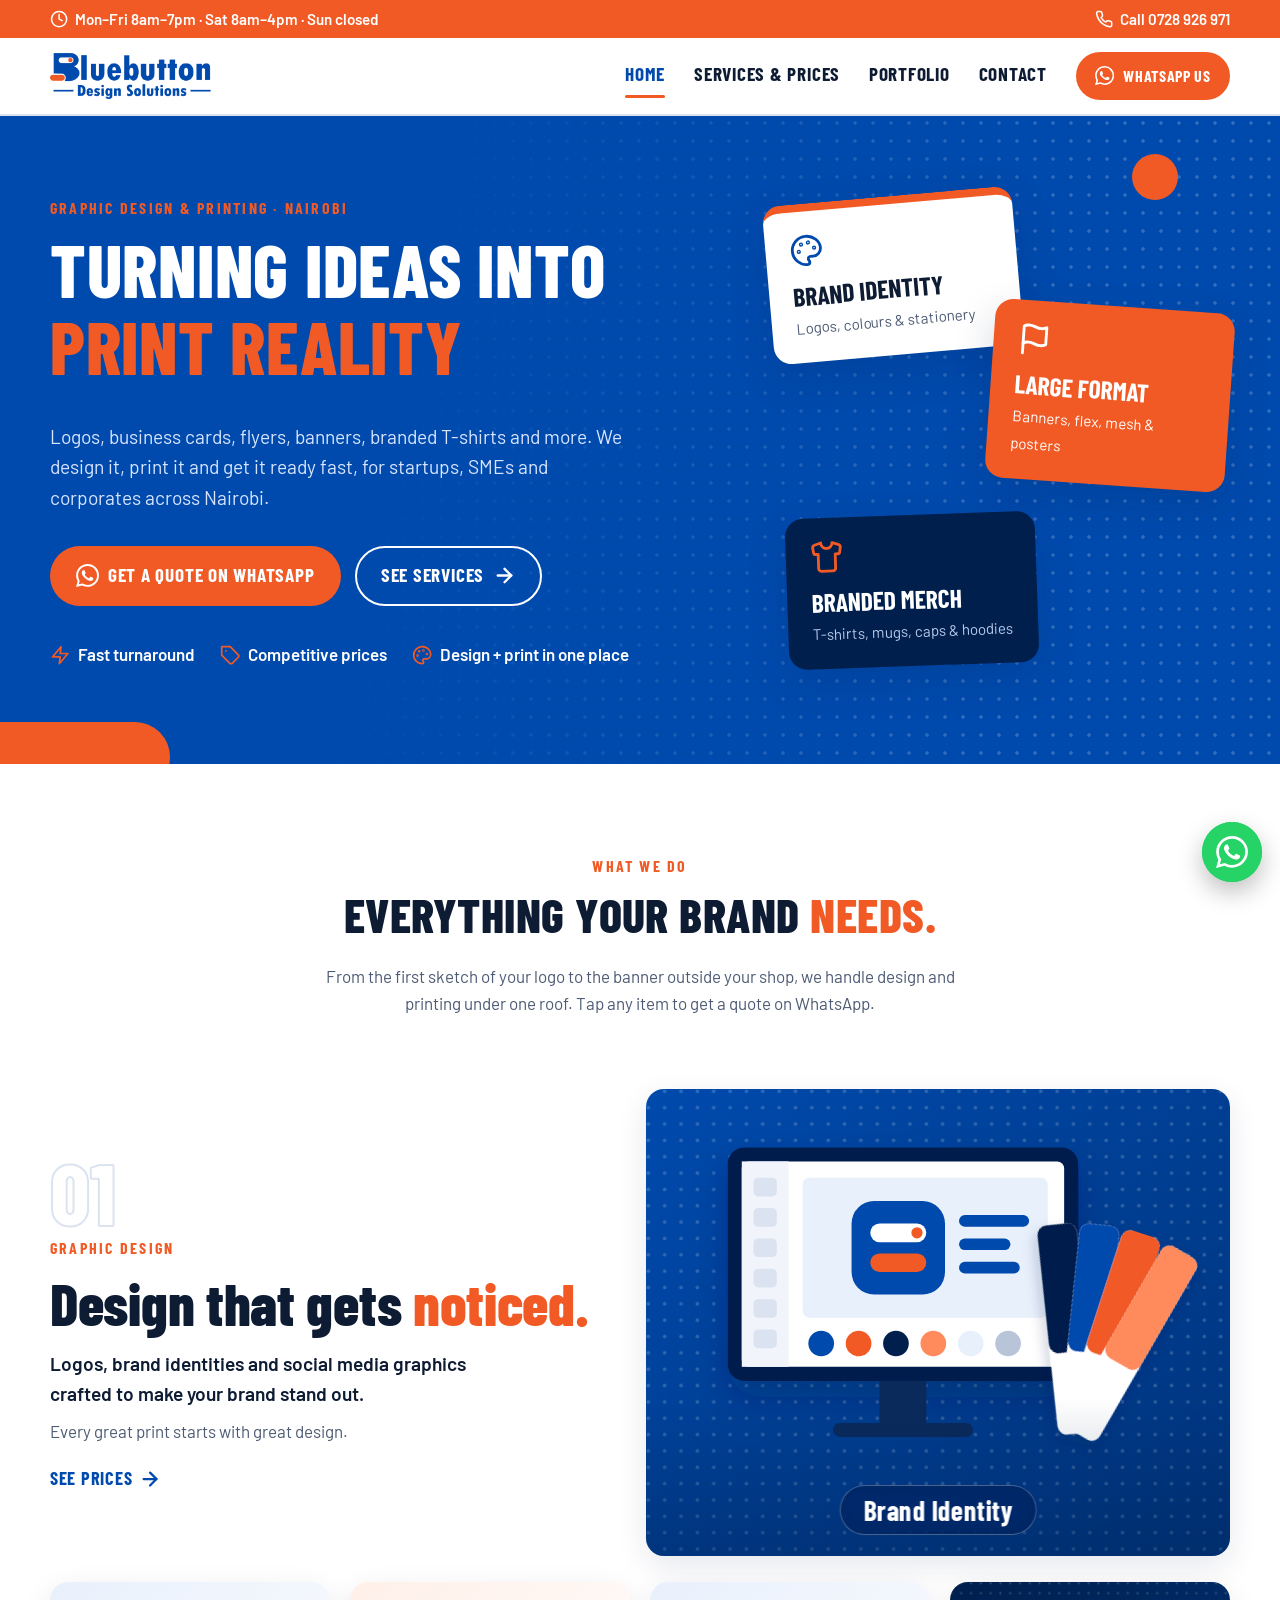
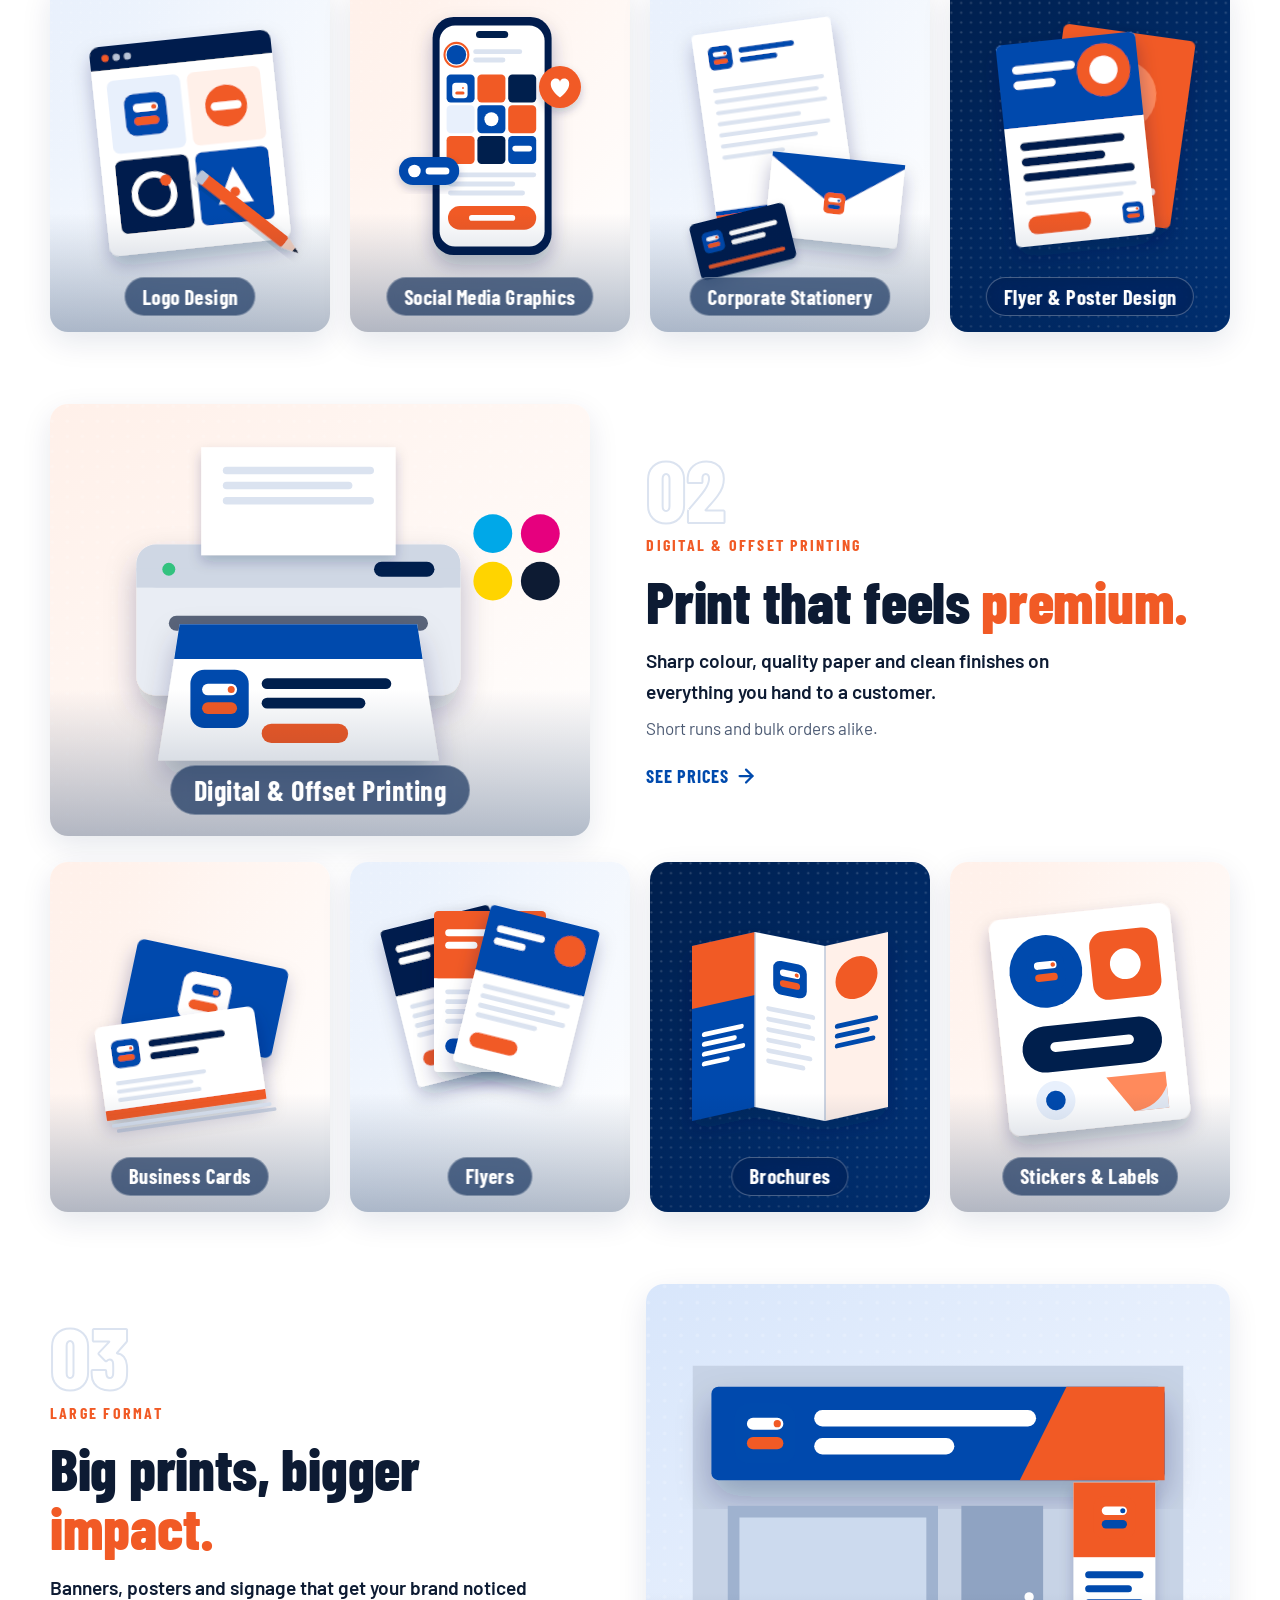
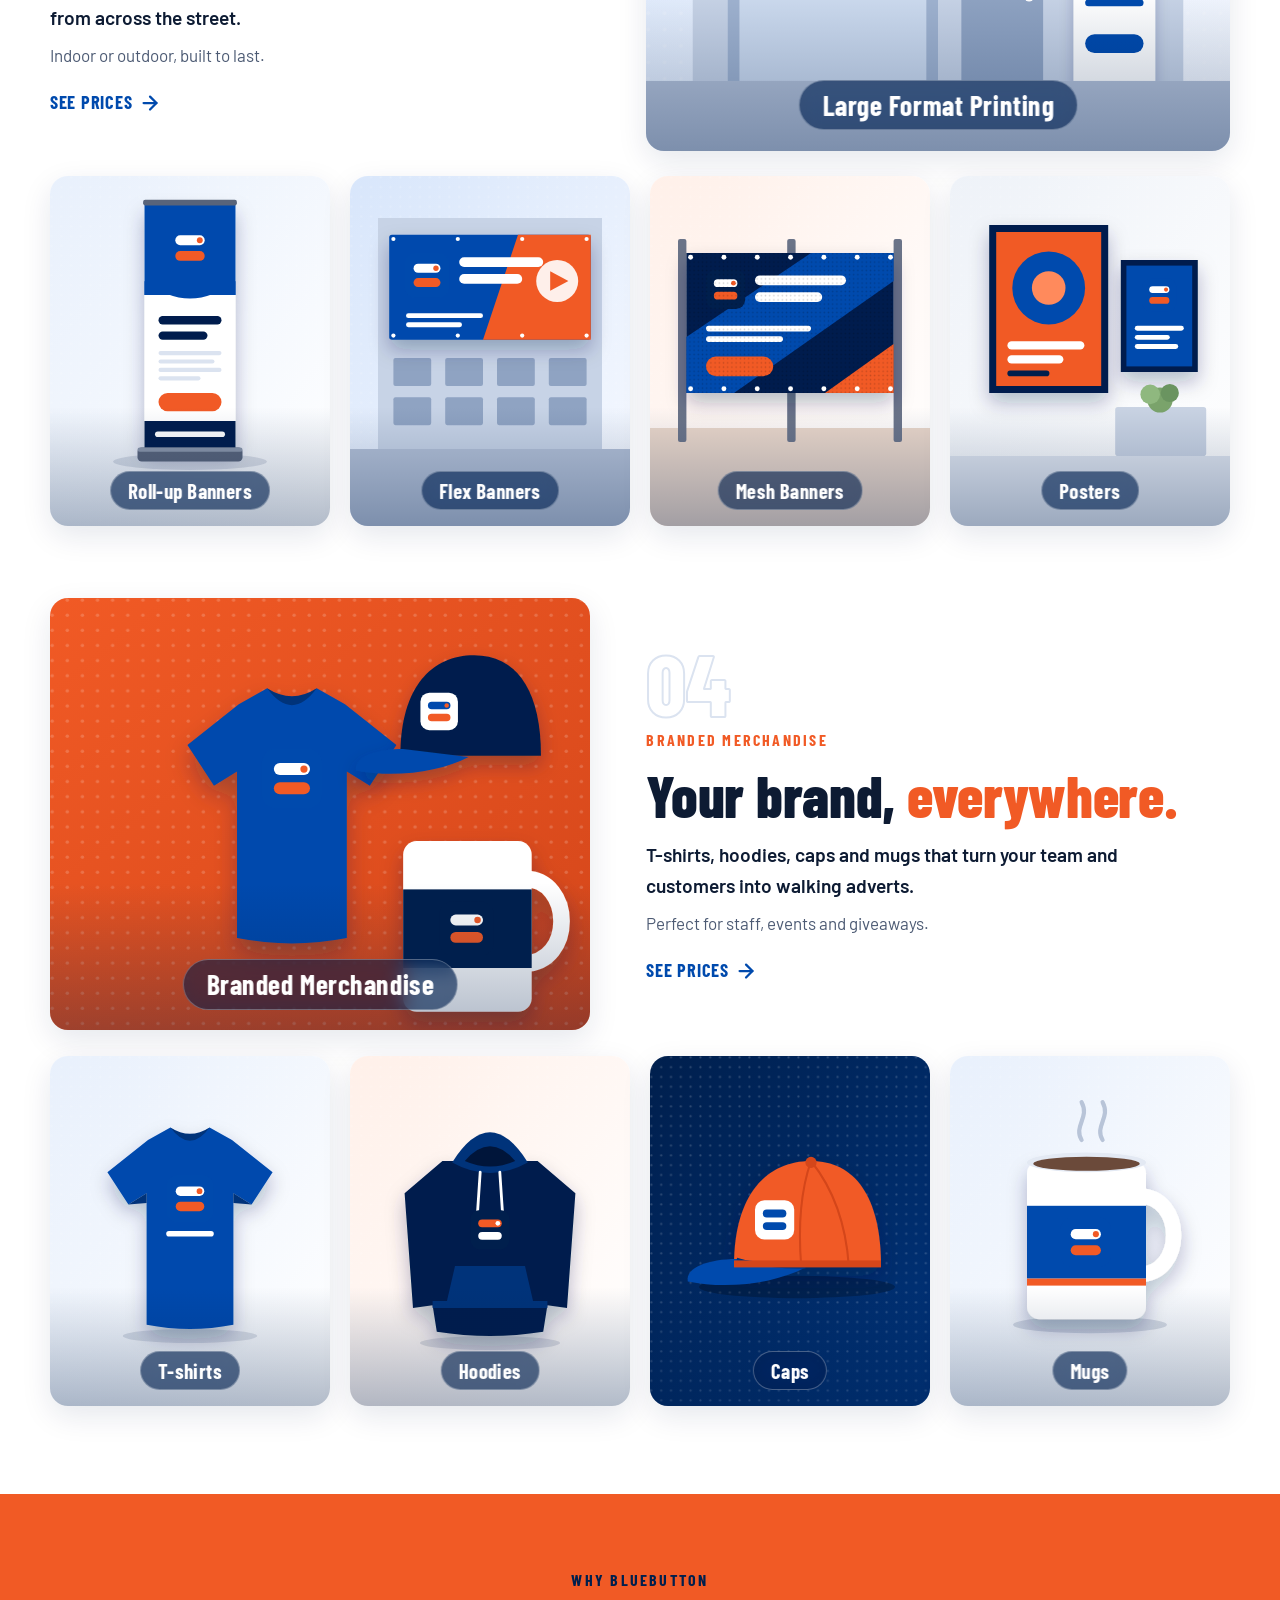
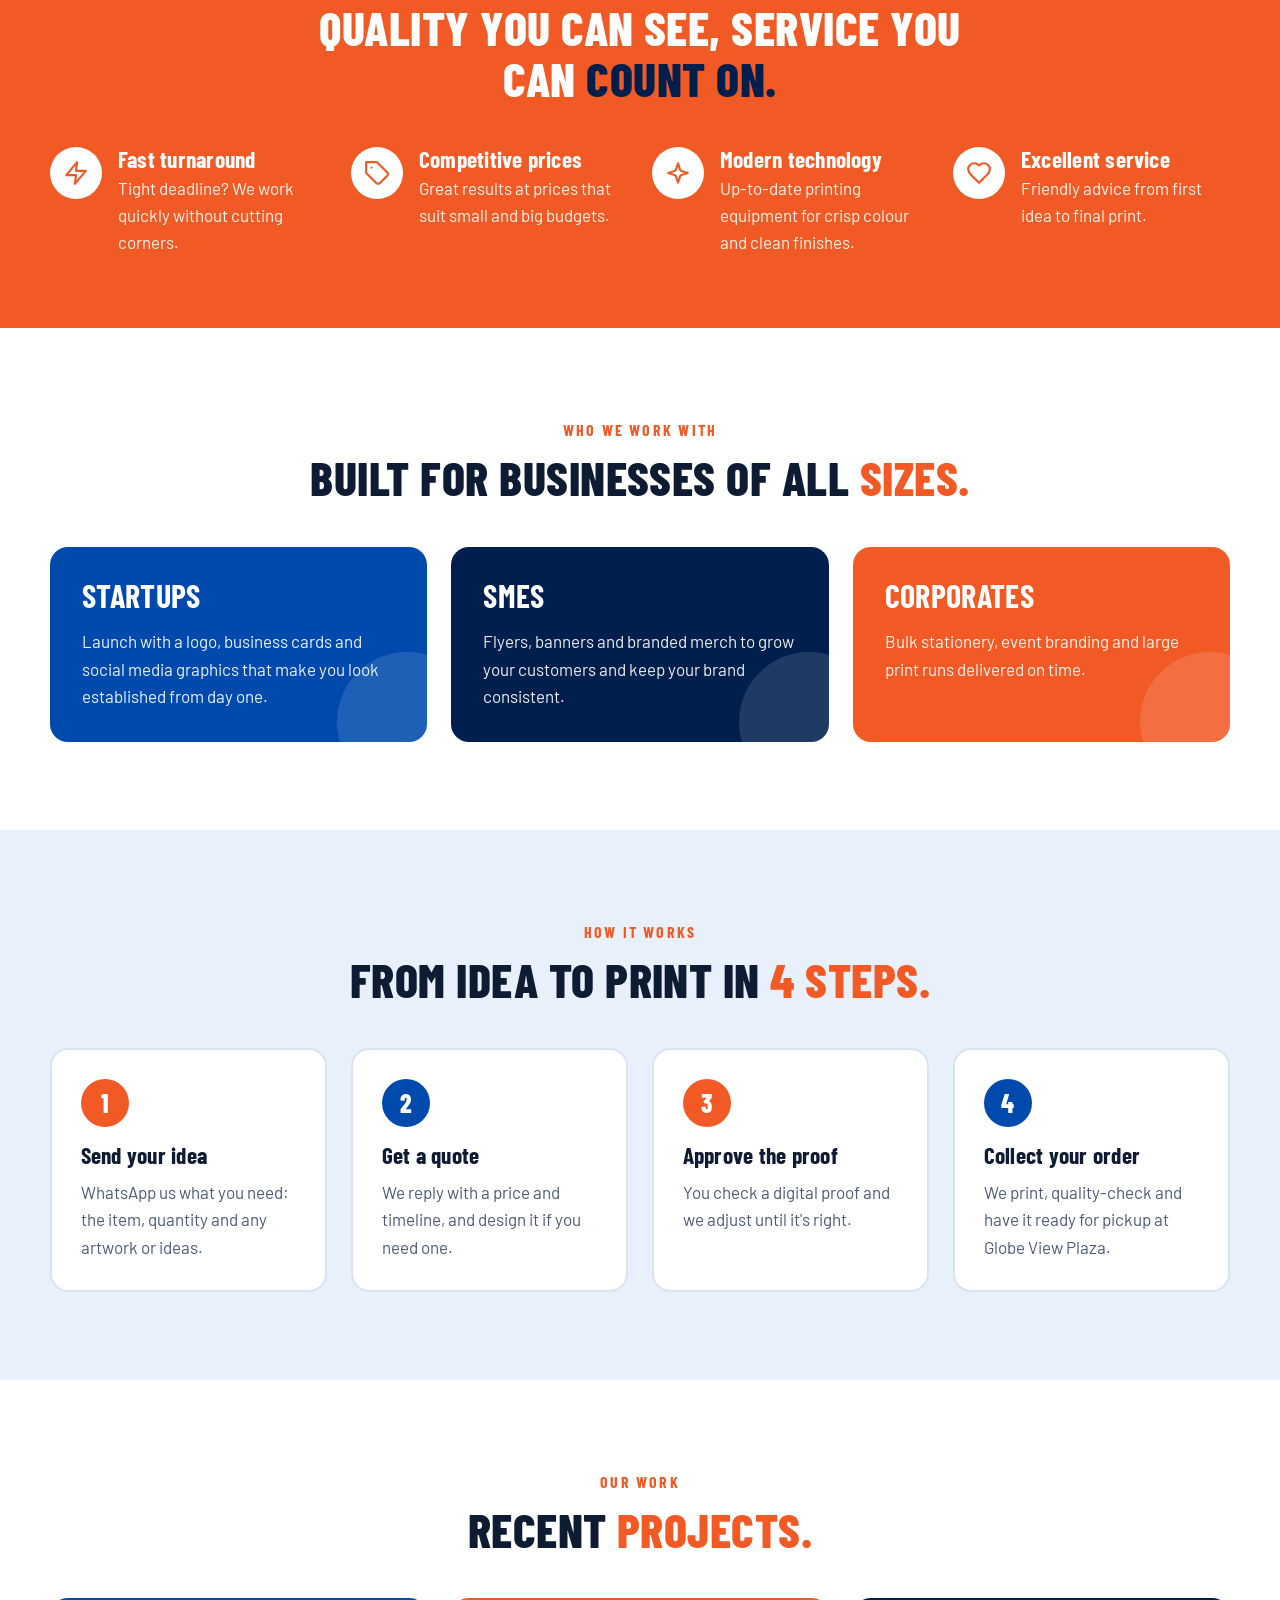
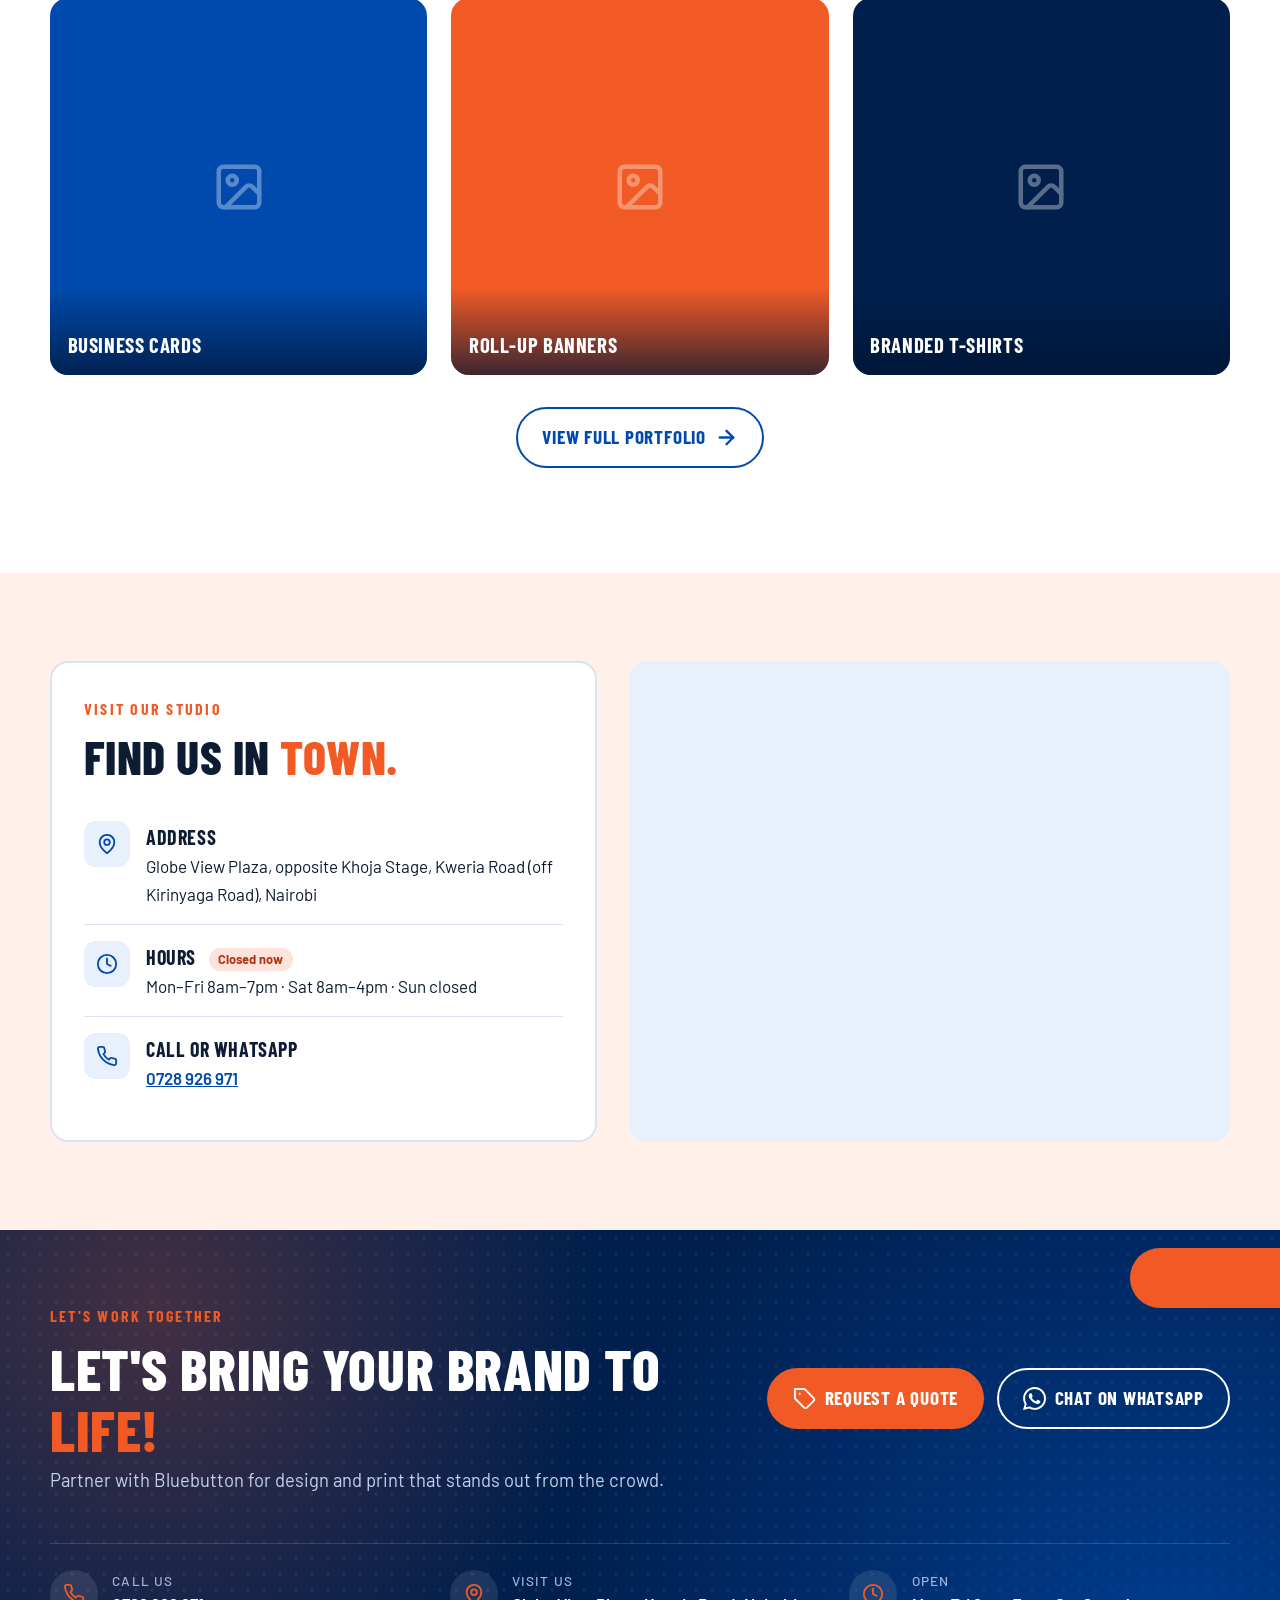
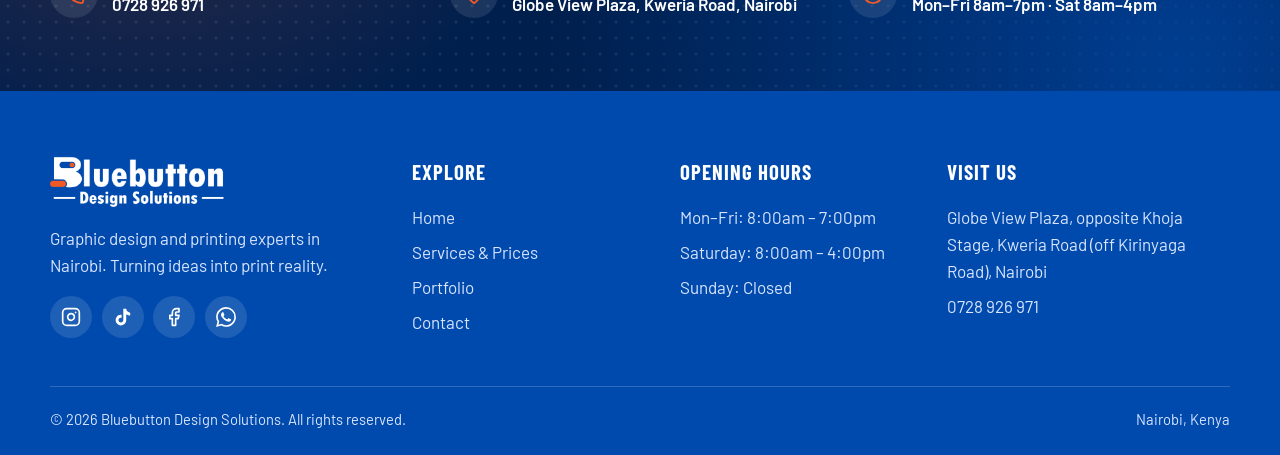
==== index.html @ 1ecf3643 "Point canonical and social links to bluebuttonsolutions.business Co-Authored-By: Claude Opus 5.5 <no" ====
<!doctype html>
<html lang="en">
<head>
  <meta charset="utf-8">
  <meta name="viewport" content="width=device-width, initial-scale=1">
  <title>Bluebutton Design Solutions | Graphic Design & Printing in Nairobi</title>
  <meta name="description" content="Graphic design and printing studio in Nairobi. Logos, business cards, flyers, banners, branded T-shirts and merchandise with fast turnaround. Order on WhatsApp: 0728 926971.">
  <meta name="theme-color" content="#004aad">
  <link rel="canonical" href="https://www.bluebuttonsolutions.business/">
  <meta property="og:type" content="website">
  <meta property="og:title" content="Bluebutton Design Solutions | Graphic Design & Printing in Nairobi">
  <meta property="og:description" content="Graphic design and printing studio in Nairobi. Logos, business cards, flyers, banners, branded T-shirts and merchandise with fast turnaround. Order on WhatsApp: 0728 926971.">
  <meta property="og:image" content="https://www.bluebuttonsolutions.business/assets/logo.png">
  <meta property="og:url" content="https://www.bluebuttonsolutions.business/">
  <link rel="icon" href="assets/favicon.png" type="image/png">
  <link rel="apple-touch-icon" href="assets/apple-touch-icon.png">
  <link rel="preconnect" href="https://fonts.googleapis.com">
  <link rel="preconnect" href="https://fonts.gstatic.com" crossorigin>
  <link href="https://fonts.googleapis.com/css2?family=Barlow+Condensed:wght@600;700;800&family=Barlow:wght@400;500;600;700&display=swap" rel="stylesheet">
  <link rel="stylesheet" href="styles.css">
  <script type="application/ld+json">
  {
    "@context": "https://schema.org",
    "@type": "LocalBusiness",
    "name": "Bluebutton Design Solutions",
    "description": "Graphic design and printing studio in Nairobi, Kenya.",
    "url": "https://www.bluebuttonsolutions.business/",
    "logo": "https://www.bluebuttonsolutions.business/assets/logo.png",
    "image": "https://www.bluebuttonsolutions.business/assets/logo.png",
    "telephone": "+254728926971",
    "address": {
      "@type": "PostalAddress",
      "streetAddress": "Globe View Plaza, Opposite Khoja Stage, Kweria Road (off Kirinyaga Road)",
      "addressLocality": "Nairobi",
      "addressCountry": "KE"
    },
    "openingHoursSpecification": [
      {"@type": "OpeningHoursSpecification", "dayOfWeek": ["Monday","Tuesday","Wednesday","Thursday","Friday"], "opens": "08:00", "closes": "19:00"},
      {"@type": "OpeningHoursSpecification", "dayOfWeek": "Saturday", "opens": "08:00", "closes": "16:00"}
    ],
    "sameAs": [
      "https://www.instagram.com/bluebutton254",
      "https://www.tiktok.com/@bluebutton_254",
      "https://www.facebook.com/people/Bluebutton-Designs-Solutions/61586219685919/"
    ]
  }
  </script>
</head>
<body>
  <div class="topbar">
    <div class="container topbar-inner">
      <span class="hide-sm"><svg class="i" aria-hidden="true"><use href="assets/icons.svg#clock"/></svg> Mon–Fri 8am–7pm · Sat 8am–4pm · Sun closed</span>
      <a href="tel:+254728926971"><svg class="i" aria-hidden="true"><use href="assets/icons.svg#phone"/></svg> Call 0728 926 971</a>
    </div>
  </div>
  <header class="site-header">
    <div class="container nav">
      <a href="index.html" class="brand"><img src="assets/logo.png" alt="Bluebutton Design Solutions" width="1080" height="333"></a>
      <button class="nav-toggle" aria-expanded="false" aria-controls="nav-menu" aria-label="Open menu"><span></span><span></span><span></span></button>
      <nav id="nav-menu" class="nav-menu" aria-label="Main">
        <a href="index.html" aria-current="page">Home</a>
        <a href="services.html">Services &amp; Prices</a>
        <a href="portfolio.html">Portfolio</a>
        <a href="contact.html">Contact</a>
        <a href="https://wa.me/254728926971?text=Hi%20Bluebutton%2C%20I%27d%20like%20a%20quote." class="btn btn-orange btn-sm" target="_blank" rel="noopener"><svg class="i" aria-hidden="true"><use href="assets/icons.svg#whatsapp"/></svg> WhatsApp us</a>
      </nav>
    </div>
  </header>

  <main>
    <section class="hero">
      <div class="container hero-grid">
        <div>
          <span class="eyebrow">Graphic design &amp; printing · Nairobi</span>
          <h1>Turning ideas into <span class="hl">print reality</span></h1>
          <p class="lead">Logos, business cards, flyers, banners, branded T-shirts and more. We design it, print it and get it ready fast, for startups, SMEs and corporates across Nairobi.</p>
          <div class="hero-actions">
            <a href="https://wa.me/254728926971?text=Hi%20Bluebutton%2C%20I%27d%20like%20a%20quote." class="btn btn-orange" target="_blank" rel="noopener"><svg class="i" aria-hidden="true"><use href="assets/icons.svg#whatsapp"/></svg> Get a quote on WhatsApp</a>
            <a href="services.html" class="btn btn-ghost">See services <svg class="i" aria-hidden="true"><use href="assets/icons.svg#arrow"/></svg></a>
          </div>
          <ul class="hero-points">
            <li><svg class="i" aria-hidden="true"><use href="assets/icons.svg#zap"/></svg> Fast turnaround</li>
            <li><svg class="i" aria-hidden="true"><use href="assets/icons.svg#tag"/></svg> Competitive prices</li>
            <li><svg class="i" aria-hidden="true"><use href="assets/icons.svg#palette"/></svg> Design + print in one place</li>
          </ul>
        </div>
        <div class="hero-art" aria-hidden="true">
          <div class="stack-card sc-1"><svg class="i" aria-hidden="true"><use href="assets/icons.svg#palette"/></svg><strong>Brand identity</strong><span>Logos, colours &amp; stationery</span></div>
          <div class="stack-card sc-2"><svg class="i" aria-hidden="true"><use href="assets/icons.svg#flag"/></svg><strong>Large format</strong><span>Banners, flex, mesh &amp; posters</span></div>
          <div class="stack-card sc-3"><svg class="i" aria-hidden="true"><use href="assets/icons.svg#shirt"/></svg><strong>Branded merch</strong><span>T-shirts, mugs, caps &amp; hoodies</span></div>
        </div>
      </div>
    </section>

    <section class="section showcase">
      <div class="container">
        <div class="section-head">
          <span class="eyebrow">What we do</span>
          <h2>Everything your brand <span class="accent">needs.</span></h2>
          <p>From the first sketch of your logo to the banner outside your shop, we handle design and printing under one roof. Tap any item to get a quote on WhatsApp.</p>
        </div>
        <div class="sc-block" id="sc-design">
          <div class="sc-intro">
            <span class="sc-num">01</span>
            <span class="eyebrow">Graphic design</span>
            <h3 class="sc-title">Design that gets <span class="accent">noticed.</span></h3>
            <p class="sc-lead">Logos, brand identities and social media graphics crafted to make your brand stand out.</p>
            <p class="sc-sub">Every great print starts with great design.</p>
            <a class="link-arrow" href="services.html#design">See prices <svg class="i" aria-hidden="true"><use href="assets/icons.svg#arrow"/></svg></a>
          </div>
          <a class="sc-card sc-feature" href="https://wa.me/254728926971?text=Hi%20Bluebutton%2C%20I%27d%20like%20a%20quote%20for%3A%20Brand%20identity%20package" target="_blank" rel="noopener" aria-label="Get a quote for Brand Identity"><img src="assets/showcase/feature-design.svg" alt="" width="500" height="400" loading="lazy"><span class="sc-label">Brand Identity</span><span class="sc-cta"><svg class="i" aria-hidden="true"><use href="assets/icons.svg#whatsapp"/></svg> Get a quote</span></a>
          <div class="sc-grid">
            <a class="sc-card" href="https://wa.me/254728926971?text=Hi%20Bluebutton%2C%20I%27d%20like%20a%20quote%20for%3A%20Logo%20Design" target="_blank" rel="noopener" aria-label="Get a quote for Logo Design"><img src="assets/showcase/logo-design.svg" alt="" width="400" height="500" loading="lazy"><span class="sc-label">Logo Design</span><span class="sc-cta"><svg class="i" aria-hidden="true"><use href="assets/icons.svg#whatsapp"/></svg> Get a quote</span></a>
            <a class="sc-card" href="https://wa.me/254728926971?text=Hi%20Bluebutton%2C%20I%27d%20like%20a%20quote%20for%3A%20Social%20Media%20Graphics" target="_blank" rel="noopener" aria-label="Get a quote for Social Media Graphics"><img src="assets/showcase/social-media.svg" alt="" width="400" height="500" loading="lazy"><span class="sc-label">Social Media Graphics</span><span class="sc-cta"><svg class="i" aria-hidden="true"><use href="assets/icons.svg#whatsapp"/></svg> Get a quote</span></a>
            <a class="sc-card" href="https://wa.me/254728926971?text=Hi%20Bluebutton%2C%20I%27d%20like%20a%20quote%20for%3A%20Corporate%20Stationery" target="_blank" rel="noopener" aria-label="Get a quote for Corporate Stationery"><img src="assets/showcase/stationery-design.svg" alt="" width="400" height="500" loading="lazy"><span class="sc-label">Corporate Stationery</span><span class="sc-cta"><svg class="i" aria-hidden="true"><use href="assets/icons.svg#whatsapp"/></svg> Get a quote</span></a>
            <a class="sc-card" href="https://wa.me/254728926971?text=Hi%20Bluebutton%2C%20I%27d%20like%20a%20quote%20for%3A%20Flyer%20and%20Poster%20Design" target="_blank" rel="noopener" aria-label="Get a quote for Flyer &amp; Poster Design"><img src="assets/showcase/flyer-design.svg" alt="" width="400" height="500" loading="lazy"><span class="sc-label">Flyer &amp; Poster Design</span><span class="sc-cta"><svg class="i" aria-hidden="true"><use href="assets/icons.svg#whatsapp"/></svg> Get a quote</span></a>
          </div>
        </div>
        <div class="sc-block flip" id="sc-printing">
          <div class="sc-intro">
            <span class="sc-num">02</span>
            <span class="eyebrow">Digital &amp; offset printing</span>
            <h3 class="sc-title">Print that feels <span class="accent">premium.</span></h3>
            <p class="sc-lead">Sharp colour, quality paper and clean finishes on everything you hand to a customer.</p>
            <p class="sc-sub">Short runs and bulk orders alike.</p>
            <a class="link-arrow" href="services.html#printing">See prices <svg class="i" aria-hidden="true"><use href="assets/icons.svg#arrow"/></svg></a>
          </div>
          <a class="sc-card sc-feature" href="https://wa.me/254728926971?text=Hi%20Bluebutton%2C%20I%27d%20like%20a%20quote%20for%3A%20Printing" target="_blank" rel="noopener" aria-label="Get a quote for Digital &amp; Offset Printing"><img src="assets/showcase/feature-printing.svg" alt="" width="500" height="400" loading="lazy"><span class="sc-label">Digital &amp; Offset Printing</span><span class="sc-cta"><svg class="i" aria-hidden="true"><use href="assets/icons.svg#whatsapp"/></svg> Get a quote</span></a>
          <div class="sc-grid">
            <a class="sc-card" href="https://wa.me/254728926971?text=Hi%20Bluebutton%2C%20I%27d%20like%20a%20quote%20for%3A%20Business%20Cards" target="_blank" rel="noopener" aria-label="Get a quote for Business Cards"><img src="assets/showcase/business-cards.svg" alt="" width="400" height="500" loading="lazy"><span class="sc-label">Business Cards</span><span class="sc-cta"><svg class="i" aria-hidden="true"><use href="assets/icons.svg#whatsapp"/></svg> Get a quote</span></a>
            <a class="sc-card" href="https://wa.me/254728926971?text=Hi%20Bluebutton%2C%20I%27d%20like%20a%20quote%20for%3A%20Flyers" target="_blank" rel="noopener" aria-label="Get a quote for Flyers"><img src="assets/showcase/flyers.svg" alt="" width="400" height="500" loading="lazy"><span class="sc-label">Flyers</span><span class="sc-cta"><svg class="i" aria-hidden="true"><use href="assets/icons.svg#whatsapp"/></svg> Get a quote</span></a>
            <a class="sc-card" href="https://wa.me/254728926971?text=Hi%20Bluebutton%2C%20I%27d%20like%20a%20quote%20for%3A%20Brochures" target="_blank" rel="noopener" aria-label="Get a quote for Brochures"><img src="assets/showcase/brochures.svg" alt="" width="400" height="500" loading="lazy"><span class="sc-label">Brochures</span><span class="sc-cta"><svg class="i" aria-hidden="true"><use href="assets/icons.svg#whatsapp"/></svg> Get a quote</span></a>
            <a class="sc-card" href="https://wa.me/254728926971?text=Hi%20Bluebutton%2C%20I%27d%20like%20a%20quote%20for%3A%20Stickers%20and%20Labels" target="_blank" rel="noopener" aria-label="Get a quote for Stickers &amp; Labels"><img src="assets/showcase/stickers.svg" alt="" width="400" height="500" loading="lazy"><span class="sc-label">Stickers &amp; Labels</span><span class="sc-cta"><svg class="i" aria-hidden="true"><use href="assets/icons.svg#whatsapp"/></svg> Get a quote</span></a>
          </div>
        </div>
        <div class="sc-block" id="sc-large-format">
          <div class="sc-intro">
            <span class="sc-num">03</span>
            <span class="eyebrow">Large format</span>
            <h3 class="sc-title">Big prints, bigger <span class="accent">impact.</span></h3>
            <p class="sc-lead">Banners, posters and signage that get your brand noticed from across the street.</p>
            <p class="sc-sub">Indoor or outdoor, built to last.</p>
            <a class="link-arrow" href="services.html#large-format">See prices <svg class="i" aria-hidden="true"><use href="assets/icons.svg#arrow"/></svg></a>
          </div>
          <a class="sc-card sc-feature" href="https://wa.me/254728926971?text=Hi%20Bluebutton%2C%20I%27d%20like%20a%20quote%20for%3A%20Large%20format%20printing" target="_blank" rel="noopener" aria-label="Get a quote for Large Format Printing"><img src="assets/showcase/feature-large.svg" alt="" width="500" height="400" loading="lazy"><span class="sc-label">Large Format Printing</span><span class="sc-cta"><svg class="i" aria-hidden="true"><use href="assets/icons.svg#whatsapp"/></svg> Get a quote</span></a>
          <div class="sc-grid">
            <a class="sc-card" href="https://wa.me/254728926971?text=Hi%20Bluebutton%2C%20I%27d%20like%20a%20quote%20for%3A%20Roll-up%20Banners" target="_blank" rel="noopener" aria-label="Get a quote for Roll-up Banners"><img src="assets/showcase/rollup.svg" alt="" width="400" height="500" loading="lazy"><span class="sc-label">Roll-up Banners</span><span class="sc-cta"><svg class="i" aria-hidden="true"><use href="assets/icons.svg#whatsapp"/></svg> Get a quote</span></a>
            <a class="sc-card" href="https://wa.me/254728926971?text=Hi%20Bluebutton%2C%20I%27d%20like%20a%20quote%20for%3A%20Flex%20Banners" target="_blank" rel="noopener" aria-label="Get a quote for Flex Banners"><img src="assets/showcase/flex.svg" alt="" width="400" height="500" loading="lazy"><span class="sc-label">Flex Banners</span><span class="sc-cta"><svg class="i" aria-hidden="true"><use href="assets/icons.svg#whatsapp"/></svg> Get a quote</span></a>
            <a class="sc-card" href="https://wa.me/254728926971?text=Hi%20Bluebutton%2C%20I%27d%20like%20a%20quote%20for%3A%20Mesh%20Banners" target="_blank" rel="noopener" aria-label="Get a quote for Mesh Banners"><img src="assets/showcase/mesh.svg" alt="" width="400" height="500" loading="lazy"><span class="sc-label">Mesh Banners</span><span class="sc-cta"><svg class="i" aria-hidden="true"><use href="assets/icons.svg#whatsapp"/></svg> Get a quote</span></a>
            <a class="sc-card" href="https://wa.me/254728926971?text=Hi%20Bluebutton%2C%20I%27d%20like%20a%20quote%20for%3A%20Posters" target="_blank" rel="noopener" aria-label="Get a quote for Posters"><img src="assets/showcase/posters.svg" alt="" width="400" height="500" loading="lazy"><span class="sc-label">Posters</span><span class="sc-cta"><svg class="i" aria-hidden="true"><use href="assets/icons.svg#whatsapp"/></svg> Get a quote</span></a>
          </div>
        </div>
        <div class="sc-block flip" id="sc-merch">
          <div class="sc-intro">
            <span class="sc-num">04</span>
            <span class="eyebrow">Branded merchandise</span>
            <h3 class="sc-title">Your brand, <span class="accent">everywhere.</span></h3>
            <p class="sc-lead">T-shirts, hoodies, caps and mugs that turn your team and customers into walking adverts.</p>
            <p class="sc-sub">Perfect for staff, events and giveaways.</p>
            <a class="link-arrow" href="services.html#merch">See prices <svg class="i" aria-hidden="true"><use href="assets/icons.svg#arrow"/></svg></a>
          </div>
          <a class="sc-card sc-feature" href="https://wa.me/254728926971?text=Hi%20Bluebutton%2C%20I%27d%20like%20a%20quote%20for%3A%20Branded%20merchandise" target="_blank" rel="noopener" aria-label="Get a quote for Branded Merchandise"><img src="assets/showcase/feature-merch.svg" alt="" width="500" height="400" loading="lazy"><span class="sc-label">Branded Merchandise</span><span class="sc-cta"><svg class="i" aria-hidden="true"><use href="assets/icons.svg#whatsapp"/></svg> Get a quote</span></a>
          <div class="sc-grid">
            <a class="sc-card" href="https://wa.me/254728926971?text=Hi%20Bluebutton%2C%20I%27d%20like%20a%20quote%20for%3A%20T-shirts" target="_blank" rel="noopener" aria-label="Get a quote for T-shirts"><img src="assets/showcase/tshirt.svg" alt="" width="400" height="500" loading="lazy"><span class="sc-label">T-shirts</span><span class="sc-cta"><svg class="i" aria-hidden="true"><use href="assets/icons.svg#whatsapp"/></svg> Get a quote</span></a>
            <a class="sc-card" href="https://wa.me/254728926971?text=Hi%20Bluebutton%2C%20I%27d%20like%20a%20quote%20for%3A%20Hoodies" target="_blank" rel="noopener" aria-label="Get a quote for Hoodies"><img src="assets/showcase/hoodie.svg" alt="" width="400" height="500" loading="lazy"><span class="sc-label">Hoodies</span><span class="sc-cta"><svg class="i" aria-hidden="true"><use href="assets/icons.svg#whatsapp"/></svg> Get a quote</span></a>
            <a class="sc-card" href="https://wa.me/254728926971?text=Hi%20Bluebutton%2C%20I%27d%20like%20a%20quote%20for%3A%20Caps" target="_blank" rel="noopener" aria-label="Get a quote for Caps"><img src="assets/showcase/cap.svg" alt="" width="400" height="500" loading="lazy"><span class="sc-label">Caps</span><span class="sc-cta"><svg class="i" aria-hidden="true"><use href="assets/icons.svg#whatsapp"/></svg> Get a quote</span></a>
            <a class="sc-card" href="https://wa.me/254728926971?text=Hi%20Bluebutton%2C%20I%27d%20like%20a%20quote%20for%3A%20Mugs" target="_blank" rel="noopener" aria-label="Get a quote for Mugs"><img src="assets/showcase/mug.svg" alt="" width="400" height="500" loading="lazy"><span class="sc-label">Mugs</span><span class="sc-cta"><svg class="i" aria-hidden="true"><use href="assets/icons.svg#whatsapp"/></svg> Get a quote</span></a>
          </div>
        </div>
      </div>
    </section>

    <section class="why">
      <div class="container">
        <div class="section-head">
          <span class="eyebrow">Why Bluebutton</span>
          <h2>Quality you can see, service you can <span class="accent-deep">count on.</span></h2>
        </div>
        <div class="grid g-4">
          <div class="why-item"><div class="ic"><svg class="i" aria-hidden="true"><use href="assets/icons.svg#zap"/></svg></div><div><h3>Fast turnaround</h3><p>Tight deadline? We work quickly without cutting corners.</p></div></div>
          <div class="why-item"><div class="ic"><svg class="i" aria-hidden="true"><use href="assets/icons.svg#tag"/></svg></div><div><h3>Competitive prices</h3><p>Great results at prices that suit small and big budgets.</p></div></div>
          <div class="why-item"><div class="ic"><svg class="i" aria-hidden="true"><use href="assets/icons.svg#sparkles"/></svg></div><div><h3>Modern technology</h3><p>Up-to-date printing equipment for crisp colour and clean finishes.</p></div></div>
          <div class="why-item"><div class="ic"><svg class="i" aria-hidden="true"><use href="assets/icons.svg#heart"/></svg></div><div><h3>Excellent service</h3><p>Friendly advice from first idea to final print.</p></div></div>
        </div>
      </div>
    </section>

    <section class="section">
      <div class="container">
        <div class="section-head">
          <span class="eyebrow">Who we work with</span>
          <h2>Built for businesses of all <span class="accent">sizes.</span></h2>
        </div>
        <div class="grid g-3">
          <div class="aud-card aud-1"><h3>Startups</h3><p>Launch with a logo, business cards and social media graphics that make you look established from day one.</p></div>
          <div class="aud-card aud-2"><h3>SMEs</h3><p>Flyers, banners and branded merch to grow your customers and keep your brand consistent.</p></div>
          <div class="aud-card aud-3"><h3>Corporates</h3><p>Bulk stationery, event branding and large print runs delivered on time.</p></div>
        </div>
      </div>
    </section>

    <section class="section tint">
      <div class="container">
        <div class="section-head">
          <span class="eyebrow">How it works</span>
          <h2>From idea to print in <span class="accent">4 steps.</span></h2>
        </div>
        <ol class="steps grid g-4">
          <li><h3>Send your idea</h3><p>WhatsApp us what you need: the item, quantity and any artwork or ideas.</p></li>
          <li><h3>Get a quote</h3><p>We reply with a price and timeline, and design it if you need one.</p></li>
          <li><h3>Approve the proof</h3><p>You check a digital proof and we adjust until it's right.</p></li>
          <li><h3>Collect your order</h3><p>We print, quality-check and have it ready for pickup at Globe View Plaza.</p></li>
        </ol>
      </div>
    </section>

    <section class="section">
      <div class="container">
        <div class="section-head">
          <span class="eyebrow">Our work</span>
          <h2>Recent <span class="accent">projects.</span></h2>
        </div>
        <div class="grid g-3">
          <figure class="tile t-blue"><div class="ph"><svg class="i" aria-hidden="true"><use href="assets/icons.svg#image"/></svg></div><figcaption>Business cards</figcaption></figure>
          <figure class="tile t-orange"><div class="ph"><svg class="i" aria-hidden="true"><use href="assets/icons.svg#image"/></svg></div><figcaption>Roll-up banners</figcaption></figure>
          <figure class="tile t-deep"><div class="ph"><svg class="i" aria-hidden="true"><use href="assets/icons.svg#image"/></svg></div><figcaption>Branded T-shirts</figcaption></figure>
        </div>
        <p class="center" style="margin-top:2rem"><a href="portfolio.html" class="btn btn-ghost-blue">View full portfolio <svg class="i" aria-hidden="true"><use href="assets/icons.svg#arrow"/></svg></a></p>
      </div>
    </section>

    <section class="section peach">
      <div class="container visit-grid">
        <div class="info-card">
          <span class="eyebrow">Visit our studio</span>
          <h2>Find us in <span class="accent">town.</span></h2>
          <div class="info-row"><div class="ic"><svg class="i" aria-hidden="true"><use href="assets/icons.svg#pin"/></svg></div><div><strong>Address</strong>Globe View Plaza, opposite Khoja Stage, Kweria Road (off Kirinyaga Road), Nairobi</div></div>
          <div class="info-row"><div class="ic"><svg class="i" aria-hidden="true"><use href="assets/icons.svg#clock"/></svg></div><div><strong>Hours <span class="open-pill" data-open-pill hidden></span></strong>Mon–Fri 8am–7pm · Sat 8am–4pm · Sun closed</div></div>
          <div class="info-row"><div class="ic"><svg class="i" aria-hidden="true"><use href="assets/icons.svg#phone"/></svg></div><div><strong>Call or WhatsApp</strong><a href="tel:+254728926971">0728 926 971</a></div></div>
        </div>
        <iframe class="map" title="Map to Bluebutton Design Solutions" loading="lazy" referrerpolicy="no-referrer-when-downgrade"
          src="https://www.google.com/maps?q=Globe+View+Plaza,+Kweria+Road,+Nairobi&amp;output=embed"></iframe>
      </div>
    </section>

  </main>

  <section class="presence">
    <div class="container presence-inner">
      <div class="presence-head">
        <span class="eyebrow">Let's work together</span>
        <h2>Let's bring your brand to <span class="accent">life!</span></h2>
        <p>Partner with Bluebutton for design and print that stands out from the crowd.</p>
      </div>
      <div class="presence-actions">
        <a href="contact.html#quote-form" class="btn btn-orange"><svg class="i" aria-hidden="true"><use href="assets/icons.svg#tag"/></svg> Request a quote</a>
        <a href="https://wa.me/254728926971?text=Hi%20Bluebutton%2C%20I%27d%20like%20a%20quote." class="btn btn-ghost" target="_blank" rel="noopener"><svg class="i" aria-hidden="true"><use href="assets/icons.svg#whatsapp"/></svg> Chat on WhatsApp</a>
      </div>
      <ul class="presence-contacts">
        <li><span class="ic"><svg class="i" aria-hidden="true"><use href="assets/icons.svg#phone"/></svg></span><span><small>Call us</small><a href="tel:+254728926971">0728 926 971</a></span></li>
        <li><span class="ic"><svg class="i" aria-hidden="true"><use href="assets/icons.svg#pin"/></svg></span><span><small>Visit us</small>Globe View Plaza, Kweria Road, Nairobi</span></li>
        <li><span class="ic"><svg class="i" aria-hidden="true"><use href="assets/icons.svg#clock"/></svg></span><span><small>Open</small>Mon–Fri 8am–7pm · Sat 8am–4pm</span></li>
      </ul>
    </div>
  </section>

  <footer class="site-footer">
    <div class="container footer-grid">
      <div>
        <img class="footer-logo" src="assets/logo-white.png" alt="Bluebutton Design Solutions" width="1080" height="333">
        <p>Graphic design and printing experts in Nairobi. Turning ideas into print reality.</p>
        <div class="socials">
          <a href="https://www.instagram.com/bluebutton254" target="_blank" rel="noopener" aria-label="Instagram"><svg class="i" aria-hidden="true"><use href="assets/icons.svg#instagram"/></svg></a>
          <a href="https://www.tiktok.com/@bluebutton_254" target="_blank" rel="noopener" aria-label="TikTok"><svg class="i" aria-hidden="true"><use href="assets/icons.svg#tiktok"/></svg></a>
          <a href="https://www.facebook.com/people/Bluebutton-Designs-Solutions/61586219685919/" target="_blank" rel="noopener" aria-label="Facebook"><svg class="i" aria-hidden="true"><use href="assets/icons.svg#facebook"/></svg></a>
          <a href="https://wa.me/254728926971?text=Hi%20Bluebutton%2C%20I%27d%20like%20a%20quote." target="_blank" rel="noopener" aria-label="WhatsApp"><svg class="i" aria-hidden="true"><use href="assets/icons.svg#whatsapp"/></svg></a>
        </div>
      </div>
      <div>
        <h4>Explore</h4>
        <ul>
          <li><a href="index.html">Home</a></li>
          <li><a href="services.html">Services &amp; Prices</a></li>
          <li><a href="portfolio.html">Portfolio</a></li>
          <li><a href="contact.html">Contact</a></li>
        </ul>
      </div>
      <div>
        <h4>Opening hours</h4>
        <ul>
          <li>Mon–Fri: 8:00am – 7:00pm</li>
          <li>Saturday: 8:00am – 4:00pm</li>
          <li>Sunday: Closed</li>
        </ul>
      </div>
      <div>
        <h4>Visit us</h4>
        <ul>
          <li>Globe View Plaza, opposite Khoja Stage, Kweria Road (off Kirinyaga Road), Nairobi</li>
          <li><a href="tel:+254728926971">0728 926 971</a></li>
        </ul>
      </div>
    </div>
    <div class="container footer-bottom">
      <span>&copy; <span data-year>2026</span> Bluebutton Design Solutions. All rights reserved.</span>
      <span>Nairobi, Kenya</span>
    </div>
  </footer>

  <a href="https://wa.me/254728926971?text=Hi%20Bluebutton%2C%20I%27d%20like%20a%20quote." class="wa-float" target="_blank" rel="noopener" aria-label="Chat with us on WhatsApp"><svg class="i" aria-hidden="true"><use href="assets/icons.svg#whatsapp"/></svg></a>
  <script src="script.js"></script>
</body>
</html>
---- styles.css ----
/* Bluebutton Design Solutions: brand colours come from the logo */
:root {
  --blue: #004aad;
  --blue-dark: #00337a;
  --blue-deep: #001f4d;
  --blue-tint: #e8f0fc;
  --orange: #f15a25;
  --orange-dark: #d4461a;
  --orange-tint: #fff0e9;
  --ink: #0d1b33;
  --muted: #4d5b74;
  --line: #dbe3f0;
  --white: #ffffff;
  --radius: 18px;
  --shadow: 0 14px 40px rgba(0, 31, 77, 0.16);
  --head: "Barlow Condensed", "Arial Narrow", sans-serif;
  --body: "Barlow", system-ui, -apple-system, "Segoe UI", sans-serif;
}

* { box-sizing: border-box; }
html { scroll-behavior: smooth; }
body {
  margin: 0;
  font-family: var(--body);
  font-size: 1.0625rem;
  color: var(--ink);
  background: var(--white);
  line-height: 1.6;
}
img { max-width: 100%; display: block; }
a { color: var(--blue); }
h1, h2, h3 { font-family: var(--head); line-height: 1.05; margin: 0 0 .5em; letter-spacing: .01em; }
h1 { font-size: clamp(2.6rem, 7vw, 4.6rem); font-weight: 800; text-transform: uppercase; }
h2 { font-size: clamp(2rem, 4.5vw, 3rem); font-weight: 800; text-transform: uppercase; }
h3 { font-size: 1.45rem; font-weight: 700; }
p { margin: 0 0 1em; }

.container { width: min(1180px, 100% - 32px); margin-inline: auto; }
.center { text-align: center; }
.i { width: 1.2em; height: 1.2em; flex: none; vertical-align: -0.2em; }
.eyebrow {
  display: inline-block; font-family: var(--head); font-weight: 700; font-size: 1rem;
  text-transform: uppercase; letter-spacing: .14em; color: var(--orange); margin-bottom: .6rem;
}
.lead { font-size: 1.2rem; max-width: 36rem; }
.section-head { max-width: 680px; margin: 0 auto 2.75rem; text-align: center; }
.section-head p { color: var(--muted); }

/* Buttons */
.btn {
  display: inline-flex; align-items: center; justify-content: center; gap: .55rem;
  font-family: var(--head); font-size: 1.2rem; font-weight: 700; letter-spacing: .04em; text-transform: uppercase;
  padding: .8rem 1.5rem; border-radius: 999px; border: 2px solid transparent;
  text-decoration: none; cursor: pointer; transition: transform .15s, background .15s, color .15s;
}
.btn:hover { transform: translateY(-2px); }
.btn-orange { background: var(--orange); color: var(--white); }
.btn-orange:hover { background: var(--orange-dark); }
.btn-blue { background: var(--blue); color: var(--white); }
.btn-blue:hover { background: var(--blue-dark); }
.btn-ghost { border-color: currentColor; color: var(--white); background: transparent; }
.btn-ghost:hover { background: var(--white); color: var(--blue); border-color: var(--white); }
.btn-ghost-blue { border-color: var(--blue); color: var(--blue); background: transparent; }
.btn-ghost-blue:hover { background: var(--blue); color: var(--white); }
.btn-sm { font-size: 1rem; padding: .55rem 1.1rem; }
.link-arrow { font-family: var(--head); font-weight: 700; font-size: 1.15rem; text-transform: uppercase; letter-spacing: .04em; text-decoration: none; display: inline-flex; align-items: center; gap: .4rem; }
.link-arrow:hover .i { transform: translateX(3px); }
.link-arrow .i { transition: transform .15s; }

/* Top bar */
.topbar { background: var(--orange); color: var(--white); font-size: .95rem; font-weight: 600; }
.topbar-inner { display: flex; justify-content: space-between; align-items: center; gap: 1rem; min-height: 38px; }
.topbar a { color: var(--white); text-decoration: none; display: inline-flex; align-items: center; gap: .4rem; }
.topbar span { display: inline-flex; align-items: center; gap: .4rem; }

/* Header */
.site-header { position: sticky; top: 0; z-index: 50; background: var(--white); box-shadow: 0 2px 0 var(--line); }
.nav { display: flex; align-items: center; justify-content: space-between; height: 76px; gap: 1rem; }
.brand img { height: 50px; width: auto; }
.nav-menu { display: flex; align-items: center; gap: 1.8rem; }
.nav-menu a:not(.btn) {
  font-family: var(--head); font-size: 1.2rem; font-weight: 700; text-transform: uppercase; letter-spacing: .04em;
  color: var(--ink); text-decoration: none; padding: .3rem 0; border-bottom: 3px solid transparent;
}
.nav-menu a:not(.btn):hover { color: var(--blue); }
.nav-menu a[aria-current="page"] { color: var(--blue); }
.nav-toggle { display: none; background: var(--blue); border: 0; border-radius: 10px; padding: 10px; cursor: pointer; }
.nav-toggle span { display: block; width: 22px; height: 2.5px; background: var(--white); margin: 4px 0; border-radius: 2px; }

/* Hero */
.hero {
  position: relative; overflow: hidden; color: var(--white);
  background: var(--blue);
  padding: 5rem 0 6rem;
}
.hero::before, .hero::after { content: ""; position: absolute; border-radius: 999px; background: var(--orange); }
.hero::before { width: 280px; height: 70px; left: -110px; bottom: -28px; }
.hero::after { width: 46px; height: 46px; right: 8%; top: 40px; }
.hero-grid { position: relative; z-index: 1; display: grid; grid-template-columns: 1.15fr .85fr; gap: 3rem; align-items: center; }
.hero h1 .hl { color: var(--orange); }
.hero .lead { color: #d8e5ff; }
.hero-actions { display: flex; flex-wrap: wrap; gap: .9rem; margin: 2rem 0 2.2rem; }
.hero-points { list-style: none; padding: 0; margin: 0; display: flex; flex-wrap: wrap; gap: .6rem 1.6rem; font-weight: 600; }
.hero-points li { display: inline-flex; align-items: center; gap: .45rem; }
.hero-points .i { color: var(--orange); }

.hero-art { position: relative; min-height: 470px; }
.stack-card {
  position: absolute; border-radius: var(--radius); box-shadow: var(--shadow);
  padding: 1.4rem 1.5rem; color: var(--ink); background: var(--white);
}
.stack-card strong { display: block; font-family: var(--head); font-size: 1.6rem; text-transform: uppercase; line-height: 1; margin-bottom: .3rem; }
.stack-card span { color: var(--muted); font-size: .95rem; }
.stack-card .i { width: 34px; height: 34px; margin-bottom: .7rem; color: var(--blue); }
.sc-1 { width: 250px; top: 0; left: 4%; transform: rotate(-5deg); border-top: 8px solid var(--orange); }
.sc-2 { width: 240px; top: 110px; right: 0; transform: rotate(4deg); background: var(--orange); color: var(--white); }
.sc-2 span, .sc-2 .i { color: var(--white); }
.sc-3 { width: 250px; bottom: 0; left: 8%; transform: rotate(-2deg); background: var(--blue-deep); color: var(--white); }
.sc-3 span { color: #b9cbec; }
.sc-3 .i { color: var(--orange); }

/* Page hero (inner pages) */
.page-hero { background: var(--blue); color: var(--white); padding: 3.75rem 0 4rem; position: relative; overflow: hidden; }
.page-hero::after { content: ""; position: absolute; width: 220px; height: 56px; border-radius: 999px; background: var(--orange); right: -60px; top: 36px; }
.page-hero p { color: #d8e5ff; max-width: 40rem; font-size: 1.2rem; margin: 0; }
.page-hero h1 { font-size: clamp(2.4rem, 6vw, 3.8rem); }

/* Sections */
.section { padding: 5.5rem 0; }
.section.tint { background: var(--blue-tint); }
.section.peach { background: var(--orange-tint); }
.grid { display: grid; gap: 1.5rem; }
.g-2 { grid-template-columns: repeat(2, 1fr); }
.g-3 { grid-template-columns: repeat(3, 1fr); }
.g-4 { grid-template-columns: repeat(4, 1fr); }

.svc-card {
  background: var(--white); border-radius: var(--radius); padding: 2rem 1.7rem; position: relative;
  border: 2px solid var(--line); transition: transform .2s, box-shadow .2s, border-color .2s;
  display: flex; flex-direction: column;
}
.svc-card:hover { transform: translateY(-5px); box-shadow: var(--shadow); border-color: var(--blue); }
.svc-card .badge {
  width: 58px; height: 58px; border-radius: 16px; display: grid; place-items: center; margin-bottom: 1.2rem;
  background: var(--blue); color: var(--white);
}
.svc-card:nth-child(even) .badge { background: var(--orange); }
.svc-card .badge .i { width: 28px; height: 28px; }
.svc-card p { color: var(--muted); flex: 1; }
.svc-card ul { margin: 0 0 1.2rem; padding-left: 1.1rem; color: var(--muted); }

/* Why band */
.why { background: var(--orange); color: var(--white); padding: 4.5rem 0; position: relative; overflow: hidden; }
.why h2 { color: var(--white); }
.why .eyebrow { color: var(--blue-deep); }
.why-item { display: flex; gap: 1rem; align-items: flex-start; }
.why-item .ic { flex: none; width: 52px; height: 52px; border-radius: 50%; background: var(--white); color: var(--orange); display: grid; place-items: center; }
.why-item .ic .i { width: 26px; height: 26px; }
.why-item h3 { margin-bottom: .2rem; }
.why-item p { margin: 0; color: #fff3ec; }

/* Audience */
.aud-card { border-radius: var(--radius); padding: 2rem; color: var(--white); }
.aud-card h3 { font-size: 2rem; text-transform: uppercase; }
.aud-card p { margin: 0; opacity: .92; }
.aud-1 { background: var(--blue); }
.aud-2 { background: var(--blue-deep); }
.aud-3 { background: var(--orange); }

/* Steps */
.steps { list-style: none; margin: 0; padding: 0; counter-reset: step; }
.steps li { background: var(--white); border-radius: var(--radius); padding: 1.8rem; position: relative; border: 2px solid var(--line); }
.steps li::before {
  counter-increment: step; content: counter(step);
  display: grid; place-items: center; width: 48px; height: 48px; border-radius: 50%;
  background: var(--orange); color: var(--white); font-family: var(--head); font-size: 1.6rem; font-weight: 800; margin-bottom: 1rem;
}
.steps li:nth-child(even)::before { background: var(--blue); }
.steps p { color: var(--muted); margin: 0; }

/* Gallery */
.filters { display: flex; flex-wrap: wrap; justify-content: center; gap: .6rem; margin-bottom: 2rem; }
.chip {
  font-family: var(--head); font-size: 1.05rem; font-weight: 700; text-transform: uppercase; letter-spacing: .04em;
  padding: .5rem 1.1rem; border-radius: 999px; border: 2px solid var(--blue); background: var(--white); color: var(--blue); cursor: pointer;
}
.chip.active, .chip:hover { background: var(--blue); color: var(--white); }
.tile {
  margin: 0; aspect-ratio: 1 / 1; border-radius: var(--radius); overflow: hidden; position: relative;
  display: flex; align-items: flex-end; color: var(--white);
}
.tile img { position: absolute; inset: 0; width: 100%; height: 100%; object-fit: cover; transition: transform .3s; }
.tile:hover img { transform: scale(1.05); }
.tile .ph { position: absolute; inset: 0; display: grid; place-items: center; }
.tile .ph .i { width: 54px; height: 54px; opacity: .35; }
.tile figcaption {
  position: relative; width: 100%; padding: 2.5rem 1.1rem .9rem;
  font-family: var(--head); font-size: 1.3rem; font-weight: 700; text-transform: uppercase; letter-spacing: .03em;
  background: linear-gradient(transparent, rgba(0, 20, 50, .75));
}
.tile[hidden] { display: none; }
.t-blue { background: var(--blue); }
.t-orange { background: var(--orange); }
.t-deep { background: var(--blue-deep); }
.t-mix { background: linear-gradient(135deg, var(--blue) 0 55%, var(--orange) 55% 100%); }

/* Social band */
.social-band { background: var(--blue-deep); color: var(--white); padding: 4.5rem 0; }
.social-grid { display: grid; grid-template-columns: 1.2fr .8fr; gap: 2.5rem; align-items: center; }
.social-band p { color: #c3d3f0; }
.social-links { display: grid; gap: .9rem; }
.social-link {
  display: flex; align-items: center; gap: 1rem; padding: 1rem 1.3rem; border-radius: 14px;
  background: rgba(255, 255, 255, .08); color: var(--white); text-decoration: none; font-weight: 600;
  transition: background .15s;
}
.social-link:hover { background: rgba(255, 255, 255, .16); }
.social-link .i { width: 28px; height: 28px; color: var(--orange); }
.social-link small { display: block; color: #9fb4da; font-weight: 500; }

/* Prices */
.price-group { margin-bottom: 3rem; }
.price-group-head { display: flex; align-items: center; gap: 1rem; margin-bottom: 1.2rem; }
.price-group-head .badge { width: 52px; height: 52px; border-radius: 14px; background: var(--blue); color: var(--white); display: grid; place-items: center; flex: none; }
.price-group:nth-child(even) .price-group-head .badge { background: var(--orange); }
.price-group-head .badge .i { width: 26px; height: 26px; }
.price-group-head h2 { margin: 0; font-size: clamp(1.8rem, 4vw, 2.4rem); }
.price-list { list-style: none; margin: 0; padding: 0; display: grid; grid-template-columns: repeat(2, 1fr); gap: 1rem; }
.price-item {
  display: flex; justify-content: space-between; align-items: center; gap: 1rem;
  background: var(--white); border: 2px solid var(--line); border-radius: 14px; padding: 1rem 1.2rem;
}
.price-item h3 { font-size: 1.3rem; margin: 0; }
.price-item p { margin: 0; color: var(--muted); font-size: .95rem; }
.price-item .right { text-align: right; display: grid; gap: .4rem; justify-items: end; flex: none; }
.price { font-family: var(--head); font-weight: 800; font-size: 1.3rem; color: var(--orange); white-space: nowrap; }
.order-btn {
  background: none; border: 0; padding: 0; cursor: pointer; color: var(--blue); font: inherit; font-weight: 700; font-size: .95rem;
  display: inline-flex; align-items: center; gap: .3rem; text-decoration: underline; text-underline-offset: 3px;
}

/* CTA band */
.cta-band { background: var(--blue); color: var(--white); border-radius: 28px; padding: 3rem; display: flex; gap: 2rem; align-items: center; justify-content: space-between; flex-wrap: wrap; position: relative; overflow: hidden; }
.cta-band::after { content: ""; position: absolute; width: 150px; height: 40px; border-radius: 999px; background: var(--orange); left: -50px; bottom: -14px; }
.cta-band h2 { margin: 0 0 .3rem; }
.cta-band p { margin: 0; color: #d8e5ff; }
.cta-band .btn { position: relative; z-index: 1; }

/* Visit / contact */
.visit-grid { display: grid; grid-template-columns: 1fr 1.1fr; gap: 2rem; align-items: stretch; }
.info-card { background: var(--white); border-radius: var(--radius); padding: 2rem; border: 2px solid var(--line); }
.info-row { display: flex; gap: 1rem; align-items: flex-start; padding: 1rem 0; border-bottom: 1px solid var(--line); }
.info-row:last-child { border-bottom: 0; }
.info-row .ic { flex: none; width: 46px; height: 46px; border-radius: 12px; background: var(--blue-tint); color: var(--blue); display: grid; place-items: center; }
.info-row .ic .i { width: 22px; height: 22px; }
.info-row strong { display: block; font-family: var(--head); font-size: 1.25rem; text-transform: uppercase; letter-spacing: .03em; }
.info-row a { font-weight: 600; }
.hours { width: 100%; border-collapse: collapse; margin-top: .3rem; }
.hours td { padding: .25rem 0; }
.hours td:last-child { text-align: right; font-weight: 600; }
.hours tr.today td { color: var(--orange); font-weight: 700; }
.open-pill { display: inline-block; margin-left: .5rem; padding: .1rem .6rem; border-radius: 999px; font-size: .8rem; font-weight: 700; font-family: var(--body); text-transform: none; letter-spacing: 0; vertical-align: middle; }
.open-pill.open { background: #dcf7e6; color: #0f7a3a; }
.open-pill.closed { background: #fde3dc; color: #b23312; }
.map { border: 0; width: 100%; height: 100%; min-height: 380px; border-radius: var(--radius); background: var(--blue-tint); }

.contact-cards { margin-top: -3rem; position: relative; z-index: 2; }
.contact-card {
  background: var(--white); border-radius: var(--radius); padding: 1.8rem; box-shadow: var(--shadow);
  text-decoration: none; color: var(--ink); display: block; border-top: 6px solid var(--blue);
  transition: transform .2s;
}
.contact-card:nth-child(2) { border-top-color: #25d366; }
.contact-card:nth-child(3) { border-top-color: var(--orange); }
.contact-card:hover { transform: translateY(-4px); }
.contact-card .i { width: 34px; height: 34px; color: var(--blue); margin-bottom: .6rem; }
.contact-card:nth-child(2) .i { color: #1aa851; }
.contact-card:nth-child(3) .i { color: var(--orange); }
.contact-card strong { display: block; font-family: var(--head); font-size: 1.5rem; text-transform: uppercase; }
.contact-card span { color: var(--muted); }

.quote-form { background: var(--white); border-radius: var(--radius); padding: 2.2rem; border: 2px solid var(--line); display: grid; gap: 1.1rem; }
.quote-form .row { display: grid; grid-template-columns: 1fr 1fr; gap: 1.1rem; }
.quote-form label { display: grid; gap: .35rem; font-weight: 600; }
.quote-form input, .quote-form select, .quote-form textarea {
  font: inherit; font-size: 1rem; padding: .8rem 1rem; border: 2px solid var(--line); border-radius: 12px; background: var(--white); color: var(--ink); width: 100%;
}
.quote-form input:focus, .quote-form select:focus, .quote-form textarea:focus { outline: none; border-color: var(--blue); }
.form-note { margin: 0; font-size: .92rem; color: var(--muted); }

/* Footer */
.site-footer { background: var(--blue); color: #d8e5ff; padding: 4rem 0 1.5rem; }
.footer-grid { display: grid; grid-template-columns: 1.4fr 1fr 1fr 1.2fr; gap: 2rem; }
.footer-logo { height: 54px; width: auto; margin-bottom: 1rem; }
.site-footer h4 { font-family: var(--head); color: var(--white); font-size: 1.3rem; text-transform: uppercase; letter-spacing: .05em; margin: 0 0 1rem; }
.site-footer ul { list-style: none; padding: 0; margin: 0; display: grid; gap: .5rem; }
.site-footer a { color: #d8e5ff; text-decoration: none; }
.site-footer a:hover { color: var(--white); text-decoration: underline; }
.socials { display: flex; gap: .6rem; margin-top: 1rem; }
.socials a { width: 42px; height: 42px; border-radius: 50%; background: rgba(255,255,255,.12); display: grid; place-items: center; color: var(--white); }
.socials a:hover { background: var(--orange); text-decoration: none; }
.socials .i { width: 20px; height: 20px; }
.footer-bottom { border-top: 1px solid rgba(255,255,255,.18); margin-top: 3rem; padding-top: 1.3rem; display: flex; justify-content: space-between; flex-wrap: wrap; gap: .5rem; font-size: .92rem; }

/* Floating WhatsApp */
.wa-float {
  position: fixed; right: 18px; bottom: 18px; z-index: 60; width: 60px; height: 60px; border-radius: 50%;
  background: #25d366; color: var(--white); display: grid; place-items: center;
  box-shadow: 0 10px 24px rgba(0,0,0,.25); transition: transform .15s;
}
.wa-float:hover { transform: scale(1.08); }
.wa-float .i { width: 32px; height: 32px; }

/* Responsive */
@media (max-width: 1000px) {
  .g-4 { grid-template-columns: repeat(2, 1fr); }
  .footer-grid { grid-template-columns: 1fr 1fr; }
}
@media (max-width: 900px) {
  .hero-grid, .visit-grid, .social-grid { grid-template-columns: minmax(0, 1fr); }
  .hero-art { min-height: 360px; max-width: 520px; width: 100%; margin: 0 auto; }
  .g-3 { grid-template-columns: repeat(2, 1fr); }
  .price-list { grid-template-columns: minmax(0, 1fr); }
  .nav-toggle { display: block; }
  .nav-menu {
    position: absolute; top: 100%; left: 0; right: 0; flex-direction: column; align-items: stretch; gap: .2rem;
    background: var(--white); padding: .8rem 16px 1.3rem; box-shadow: 0 12px 20px rgba(0,0,0,.08); display: none;
  }
  .nav-menu.open { display: flex; }
  .nav-menu a:not(.btn) { padding: .6rem 0; border-bottom: 1px solid var(--line); }
  .nav-menu a[aria-current="page"] { border-bottom-color: var(--line); }
  .nav-menu .btn { margin-top: .6rem; }
}
@media (max-width: 600px) {
  .g-2, .g-3, .g-4, .footer-grid { grid-template-columns: minmax(0, 1fr); }
  .quote-form .row { grid-template-columns: minmax(0, 1fr); }
  .section { padding: 4rem 0; }
  .hero { padding: 3.5rem 0 4rem; }
  .hero-art { display: none; }
  .hero::after { display: none; }
  .brand img { height: 40px; }
  .topbar-inner { justify-content: center; }
  .topbar .hide-sm { display: none; }
  .cta-band { padding: 2.2rem 1.5rem; }
  .price-item { flex-direction: column; align-items: flex-start; }
  .price-item .right { justify-items: start; text-align: left; }
  .contact-cards { margin-top: -2rem; }
  .info-card, .quote-form { padding: 1.5rem; }
}
@media (prefers-reduced-motion: reduce) {
  * { transition: none !important; scroll-behavior: auto !important; }
}

/* =========================================================
   Animations: hover effects, hero motion and scroll reveal
   ========================================================= */
:root {
  --ease: cubic-bezier(.2, .8, .2, 1);
  --bounce: cubic-bezier(.34, 1.56, .64, 1);
  --tilt: perspective(900px) rotateX(var(--rx, 0deg)) rotateY(var(--ry, 0deg));
}

@keyframes rise { from { opacity: 0; translate: 0 28px; } to { opacity: 1; translate: 0 0; } }
@keyframes pop { from { opacity: 0; scale: .85; } to { opacity: 1; scale: 1; } }
@keyframes float { 0%, 100% { translate: 0 0; } 50% { translate: 0 -14px; } }
@keyframes pulse { 0%, 100% { scale: 1; } 50% { scale: 1.3; } }
@keyframes drift { 0%, 100% { translate: 0 0; } 50% { translate: 40px 0; } }
@keyframes ring { from { transform: scale(1); opacity: .55; } to { transform: scale(1.9); opacity: 0; } }
@keyframes wiggle { 0%, 100% { rotate: 0deg; } 25% { rotate: -12deg; } 75% { rotate: 12deg; } }

/* Scroll reveal (the "js" class is added by script.js, so content shows without JavaScript) */
.js .reveal:not(.in) { opacity: 0; }
.reveal.in { animation: rise .8s var(--ease) var(--d, 0s) both; }

/* Buttons: light sweep, lift, icon nudge, press */
.btn { position: relative; overflow: hidden; isolation: isolate; transition: transform .3s var(--bounce), background .2s, color .2s, border-color .2s, box-shadow .3s; }
.btn::before {
  content: ""; position: absolute; top: 0; bottom: 0; left: -75%; width: 50%; z-index: -1;
  background: linear-gradient(100deg, transparent, rgba(255, 255, 255, .45), transparent);
  transform: skewX(-20deg); transition: left .7s var(--ease);
}
.btn:hover::before { left: 130%; }
.btn:hover { transform: translateY(-3px); box-shadow: 0 12px 24px rgba(0, 31, 77, .25); }
.btn-orange:hover { box-shadow: 0 12px 26px rgba(241, 90, 37, .45); }
.btn:active { transform: translateY(0) scale(.96); }
.btn .i { transition: transform .35s var(--bounce); }
.btn:hover .i { transform: translateX(3px) rotate(-10deg) scale(1.15); }
.link-arrow { transition: gap .25s var(--ease), color .2s; }
.link-arrow:hover { gap: .75rem; color: var(--orange); }

/* Header: logo bounce and growing underline on menu links */
.brand img { transition: transform .45s var(--bounce); }
.brand:hover img { transform: scale(1.06) rotate(-2deg); }
.nav-menu a:not(.btn) { position: relative; transition: color .2s; }
.nav-menu a:not(.btn)::after {
  content: ""; position: absolute; left: 0; right: 0; bottom: -3px; height: 3px; border-radius: 3px;
  background: var(--orange); transform: scaleX(0); transform-origin: right; transition: transform .4s var(--ease);
}
.nav-menu a:not(.btn):hover::after, .nav-menu a[aria-current="page"]::after { transform: scaleX(1); transform-origin: left; }
.topbar a { transition: opacity .2s; }
.topbar a:hover { opacity: .85; }
.topbar a:hover .i { animation: wiggle .5s ease; }

/* Hero: entrance, floating cards, moving shapes */
.hero-grid > div:first-child > *, .page-hero .container > * { animation: rise .9s var(--ease) both; }
.hero-grid > div:first-child > :nth-child(2), .page-hero .container > :nth-child(2) { animation-delay: .1s; }
.hero-grid > div:first-child > :nth-child(3), .page-hero .container > :nth-child(3) { animation-delay: .2s; }
.hero-grid > div:first-child > :nth-child(4) { animation-delay: .3s; }
.hero-grid > div:first-child > :nth-child(5) { animation-delay: .4s; }
.hero::after { animation: pulse 3s ease-in-out infinite; }
.hero::before, .page-hero::after { animation: drift 7s ease-in-out infinite; }
.hero-art { animation: pop 1s var(--bounce) .3s both; }
.stack-card { animation: float 6s ease-in-out infinite; transition: transform .45s var(--bounce), box-shadow .45s; }
.sc-2 { animation-delay: -2s; }
.sc-3 { animation-delay: -4s; }
.stack-card:hover { transform: rotate(0deg) scale(1.08); box-shadow: 0 26px 60px rgba(0, 0, 0, .35); z-index: 3; }
.stack-card .i { transition: transform .5s var(--bounce); }
.stack-card:hover .i { transform: rotate(-15deg) scale(1.2); }
.hero-points li { transition: transform .3s var(--bounce); }
.hero-points li:hover { transform: translateY(-3px); }
.hero-points li:hover .i { animation: wiggle .5s ease; }

/* Service cards: 3D tilt, cursor glow, colour bar, spinning badge */
.svc-card { overflow: hidden; transition: transform .4s var(--bounce), box-shadow .4s, border-color .3s; }
.svc-card::before {
  content: ""; position: absolute; left: 0; top: 0; width: 100%; height: 6px;
  background: linear-gradient(90deg, var(--blue), var(--orange)); transform: scaleX(0); transform-origin: left; transition: transform .5s var(--ease);
}
.svc-card::after {
  content: ""; position: absolute; inset: 0; pointer-events: none; opacity: 0; transition: opacity .3s;
  background: radial-gradient(260px circle at var(--mx, 50%) var(--my, 50%), rgba(0, 74, 173, .09), transparent 60%);
}
.svc-card:hover { transform: var(--tilt) translateY(-8px); }
.svc-card:hover::before { transform: scaleX(1); }
.svc-card:hover::after { opacity: 1; }
.svc-card .badge { transition: transform .55s var(--bounce), border-radius .4s; }
.svc-card:hover .badge { transform: rotate(-12deg) scale(1.15); border-radius: 50%; }
.svc-card h3 { transition: color .25s; }
.svc-card:hover h3 { color: var(--blue); }

/* Why Bluebutton */
.why-item { transition: transform .35s var(--bounce); }
.why-item:hover { transform: translateY(-4px); }
.why-item .ic { transition: transform .45s var(--bounce), background .3s, color .3s; }
.why-item:hover .ic { transform: rotate(14deg) scale(1.15); background: var(--blue-deep); color: var(--white); }

/* Audience cards: tilt and growing circle */
.aud-card { position: relative; overflow: hidden; transition: transform .4s var(--bounce), box-shadow .4s; }
.aud-card > * { position: relative; z-index: 1; }
.aud-card::after {
  content: ""; position: absolute; width: 140px; height: 140px; right: -50px; bottom: -50px; border-radius: 50%;
  background: rgba(255, 255, 255, .12); transition: transform .6s var(--ease);
}
.aud-card:hover { transform: var(--tilt) translateY(-8px); box-shadow: var(--shadow); }
.aud-card:hover::after { transform: scale(3.2); }
.aud-card h3 { transition: letter-spacing .35s var(--ease); }
.aud-card:hover h3 { letter-spacing: .06em; }

/* Steps: number spins */
.steps li { transition: transform .4s var(--bounce), border-color .3s, box-shadow .3s; }
.steps li:hover { transform: translateY(-8px); border-color: var(--orange); box-shadow: var(--shadow); }
.steps li::before { transition: transform .7s var(--bounce); }
.steps li:hover::before { transform: rotate(360deg) scale(1.12); }

/* Portfolio tiles: lift, zoom, sliding caption arrow */
.tile { transition: transform .4s var(--bounce), box-shadow .4s; }
.tile:hover { transform: var(--tilt) translateY(-8px) scale(1.02); box-shadow: var(--shadow); }
.tile:hover img { transform: scale(1.08); }
.tile .ph .i { transition: transform .5s var(--bounce), opacity .3s; }
.tile:hover .ph .i { transform: scale(1.35) rotate(-8deg); opacity: .6; }
.tile figcaption { transition: padding .35s var(--ease); }
.tile figcaption::after { content: " →"; display: inline-block; opacity: 0; transform: translateX(-10px); transition: opacity .3s, transform .35s var(--bounce); }
.tile:hover figcaption { padding-bottom: 1.4rem; }
.tile:hover figcaption::after { opacity: 1; transform: translateX(4px); }
.tile.pop { animation: pop .45s var(--bounce) both; }
.chip { transition: background .2s, color .2s, transform .3s var(--bounce); }
.chip:hover { transform: translateY(-3px); }
.chip:active { transform: scale(.94); }

/* Price list */
.price-item { position: relative; overflow: hidden; transition: transform .35s var(--bounce), border-color .3s, box-shadow .3s; }
.price-item::before {
  content: ""; position: absolute; left: 0; top: 0; bottom: 0; width: 6px; background: var(--orange);
  transform: scaleY(0); transition: transform .35s var(--ease);
}
.price-item:hover { transform: translateX(6px); border-color: var(--blue); box-shadow: 0 10px 24px rgba(0, 31, 77, .12); }
.price-item:hover::before { transform: scaleY(1); }
.price { display: inline-block; transition: transform .35s var(--bounce); }
.price-item:hover .price { transform: scale(1.1); }
.order-btn { transition: color .2s; }
.order-btn .i { transition: transform .35s var(--bounce); }
.order-btn:hover { color: var(--orange); }
.order-btn:hover .i { transform: scale(1.3) rotate(-12deg); }
.price-group-head .badge { transition: transform .5s var(--bounce); }
.price-group:hover .price-group-head .badge { transform: rotate(-12deg) scale(1.1); }

/* Social, contact and footer */
.social-link { transition: background .2s, transform .35s var(--bounce); }
.social-link:hover { transform: translateX(10px); }
.social-link .i { transition: transform .45s var(--bounce); }
.social-link:hover .i { transform: scale(1.25) rotate(-12deg); }
.contact-card { transition: transform .4s var(--bounce), box-shadow .4s; }
.contact-card:hover { transform: var(--tilt) translateY(-10px); box-shadow: 0 24px 50px rgba(0, 31, 77, .24); }
.contact-card .i { transition: transform .5s var(--bounce); }
.contact-card:hover .i { transform: scale(1.25) rotate(-12deg); }
.info-row .ic { transition: transform .4s var(--bounce), background .3s, color .3s; }
.info-row:hover .ic { transform: rotate(-10deg) scale(1.1); background: var(--blue); color: var(--white); }
.quote-form input, .quote-form select, .quote-form textarea { transition: border-color .2s, box-shadow .25s; }
.quote-form input:focus, .quote-form select:focus, .quote-form textarea:focus { box-shadow: 0 0 0 4px rgba(0, 74, 173, .15); }
.cta-band::after { animation: drift 6s ease-in-out infinite; }
.socials a { transition: background .2s, transform .5s var(--bounce); }
.socials a:hover { transform: translateY(-4px) rotate(360deg); }
.site-footer ul a { display: inline-block; transition: transform .25s var(--ease), color .2s; }
.site-footer ul a:hover { transform: translateX(6px); }
.footer-logo { transition: transform .45s var(--bounce); }
.footer-logo:hover { transform: scale(1.05) rotate(-2deg); }

/* Floating WhatsApp: pulsing ring, wiggle on hover */
.wa-float::before {
  content: ""; position: absolute; inset: 0; border-radius: 50%; background: #25d366; z-index: -1;
  animation: ring 2.4s ease-out infinite;
}
.wa-float:hover .i { animation: wiggle .5s ease; }

@media (prefers-reduced-motion: reduce) {
  *, *::before, *::after { animation: none !important; transition: none !important; }
  .js .reveal:not(.in) { opacity: 1; }
}

/* =========================================================
   Showcase, presence band and polish (inspired by Elegance)
   ========================================================= */
.accent { color: var(--orange); }
.accent-deep { color: var(--blue-deep); }

/* Header turns to frosted glass once you scroll */
.site-header { transition: background .3s, box-shadow .3s; }
.nav { transition: height .3s var(--ease); }
.brand img { transition: height .3s var(--ease), transform .45s var(--bounce); }
.site-header.scrolled { background: rgba(255, 255, 255, .86); -webkit-backdrop-filter: saturate(1.6) blur(14px); backdrop-filter: saturate(1.6) blur(14px); box-shadow: 0 10px 30px rgba(0, 31, 77, .12); }
.site-header.scrolled .nav { height: 64px; }
.site-header.scrolled .brand img { height: 42px; }

/* Halftone print texture on the blue banners */
.hero, .page-hero {
  background:
    linear-gradient(100deg, var(--blue) 32%, rgba(0, 74, 173, 0) 78%),
    radial-gradient(rgba(255, 255, 255, .2) 1.5px, transparent 1.8px) 0 0 / 18px 18px,
    var(--blue);
}

/* Showcase: one block per service family */
.showcase .section-head { margin-bottom: 1rem; }
.sc-block {
  display: grid; grid-template-columns: minmax(0, 1fr) minmax(0, 1.08fr); gap: 1.6rem 3.5rem;
  align-items: center; margin-top: 4.5rem;
}
.sc-intro { grid-column: 1; grid-row: 1; }
.sc-feature { grid-column: 2; grid-row: 1; }
.sc-block.flip .sc-intro { grid-column: 2; }
.sc-block.flip .sc-feature { grid-column: 1; }
.sc-grid { grid-column: 1 / -1; display: grid; grid-template-columns: repeat(4, minmax(0, 1fr)); gap: 1.25rem; }
.sc-num {
  display: block; font-family: var(--head); font-weight: 800; font-size: 5.5rem; line-height: .9;
  color: transparent; -webkit-text-stroke: 2px var(--line); margin-bottom: .2rem; transition: -webkit-text-stroke-color .4s;
}
.sc-block:hover .sc-num { -webkit-text-stroke-color: var(--orange); }
.sc-title {
  font-size: clamp(2.4rem, 5vw, 3.7rem); font-weight: 800; line-height: 1; letter-spacing: -.005em;
  color: var(--ink); margin: .2rem 0 1rem;
}
.sc-lead { font-size: 1.2rem; font-weight: 600; color: var(--ink); max-width: 30rem; margin-bottom: .5rem; }
.sc-sub { color: var(--muted); margin-bottom: 1.2rem; }

.sc-card {
  position: relative; display: block; overflow: hidden; isolation: isolate; border-radius: var(--radius);
  box-shadow: 0 10px 30px rgba(0, 31, 77, .1); color: var(--white); text-decoration: none;
  transition: transform .45s var(--bounce), box-shadow .45s;
}
.sc-card img { width: 100%; height: auto; aspect-ratio: 4 / 5; object-fit: cover; transition: transform .8s var(--ease); }
.sc-feature img { aspect-ratio: 5 / 4; }
.sc-card::after {
  content: ""; position: absolute; inset: 0; z-index: 0; pointer-events: none;
  background: linear-gradient(to top, rgba(0, 31, 77, .3), rgba(0, 31, 77, 0) 34%);
}
.sc-label {
  position: absolute; left: 50%; bottom: 1rem; z-index: 1; width: max-content; max-width: calc(100% - 1.5rem);
  padding: .4rem 1.05rem; border-radius: 999px; text-align: center;
  background: rgba(0, 31, 77, .62); border: 1px solid rgba(255, 255, 255, .28);
  -webkit-backdrop-filter: blur(10px) saturate(1.4); backdrop-filter: blur(10px) saturate(1.4);
  font-family: var(--head); font-size: 1.3rem; font-weight: 700; line-height: 1.15; letter-spacing: .02em;
  transform: translateX(-50%); transition: transform .45s var(--ease), background .3s;
}
.sc-feature .sc-label { font-size: 1.75rem; bottom: 1.3rem; padding: .5rem 1.4rem; }
.sc-cta {
  position: absolute; left: 50%; bottom: 1rem; z-index: 1; display: inline-flex; align-items: center; gap: .4rem;
  padding: .45rem 1rem; border-radius: 999px; background: var(--orange); color: var(--white); white-space: nowrap;
  font-family: var(--head); font-size: 1rem; font-weight: 700; letter-spacing: .05em; text-transform: uppercase;
  opacity: 0; transform: translate(-50%, 140%); transition: opacity .35s, transform .45s var(--bounce);
}
.sc-card:hover, .sc-card:focus-visible { transform: var(--tilt) translateY(-8px); box-shadow: 0 24px 50px rgba(0, 31, 77, .25); }
.sc-card:hover img, .sc-card:focus-visible img { transform: scale(1.08); }
.sc-card:hover .sc-label, .sc-card:focus-visible .sc-label { transform: translate(-50%, -3rem); background: rgba(0, 74, 173, .78); }
.sc-card:hover .sc-cta, .sc-card:focus-visible .sc-cta { opacity: 1; transform: translate(-50%, 0); }
.sc-card:focus-visible { outline: 3px solid var(--orange); outline-offset: 3px; }

/* Touch screens have no hover, so the quote pill is always shown */
@media (hover: none) {
  .sc-label { bottom: 3.4rem; }
  .sc-feature .sc-label { bottom: 3.6rem; }
  .sc-cta { opacity: 1; transform: translate(-50%, 0); font-size: .9rem; padding: .35rem .85rem; }
  .sc-card::after { background: linear-gradient(to top, rgba(0, 31, 77, .42), rgba(0, 31, 77, 0) 46%); }
}

/* Presence band above the footer */
.presence {
  position: relative; overflow: hidden; color: var(--white); padding: 4.5rem 0;
  background:
    radial-gradient(circle at 12% 18%, rgba(241, 90, 37, .28), transparent 38%),
    radial-gradient(circle at 92% 95%, rgba(0, 74, 173, .7), transparent 50%),
    radial-gradient(rgba(255, 255, 255, .09) 1.4px, transparent 1.7px) 0 0 / 16px 16px,
    var(--blue-deep);
}
.presence::after {
  content: ""; position: absolute; width: 240px; height: 60px; border-radius: 999px; background: var(--orange);
  right: -90px; top: 18px; animation: drift 7s ease-in-out infinite;
}
.presence-inner { position: relative; z-index: 1; display: grid; grid-template-columns: minmax(0, 1.4fr) auto; gap: 2rem 3rem; align-items: center; }
.presence h2 { font-size: clamp(2.2rem, 5vw, 3.6rem); margin-bottom: .4rem; }
.presence-head p { color: #c3d3f0; font-size: 1.15rem; margin: 0; }
.presence-actions { display: flex; flex-wrap: wrap; gap: .8rem; justify-content: flex-end; }
.presence-contacts {
  grid-column: 1 / -1; list-style: none; margin: 1rem 0 0; padding: 1.6rem 0 0; border-top: 1px solid rgba(255, 255, 255, .14);
  display: grid; grid-template-columns: repeat(3, minmax(0, 1fr)); gap: 1.2rem;
}
.presence-contacts li { display: flex; align-items: center; gap: .9rem; font-weight: 600; }
.presence-contacts small { display: block; color: #9fb4da; font-weight: 500; font-size: .85rem; text-transform: uppercase; letter-spacing: .08em; }
.presence-contacts a { color: var(--white); text-decoration: none; }
.presence-contacts a:hover { color: var(--orange); }
.presence-contacts .ic {
  flex: none; width: 48px; height: 48px; border-radius: 50%; display: grid; place-items: center;
  background: rgba(255, 255, 255, .1); color: var(--orange); transition: transform .45s var(--bounce), background .3s, color .3s;
}
.presence-contacts .ic .i { width: 22px; height: 22px; }
.presence-contacts li:hover .ic { transform: rotate(-12deg) scale(1.1); background: var(--orange); color: var(--white); }

@media (max-width: 900px) {
  .sc-block, .sc-block.flip { grid-template-columns: minmax(0, 1fr); margin-top: 3.5rem; }
  .sc-intro, .sc-feature, .sc-block.flip .sc-intro, .sc-block.flip .sc-feature { grid-column: 1; grid-row: auto; }
  .sc-grid { grid-template-columns: repeat(2, minmax(0, 1fr)); }
  .sc-num { font-size: 4rem; }
  .presence-inner { grid-template-columns: minmax(0, 1fr); }
  .presence-actions { justify-content: flex-start; }
  .presence-contacts { grid-template-columns: minmax(0, 1fr); }
}
@media (max-width: 600px) {
  .sc-grid { gap: .8rem; }
  .sc-label { font-size: 1.02rem; padding: .3rem .75rem; }
  .sc-feature .sc-label { font-size: 1.35rem; }
  .presence { padding: 3.5rem 0; }
  .presence::after { display: none; }
  .hero, .page-hero { background: radial-gradient(rgba(255, 255, 255, .12) 1.5px, transparent 1.8px) 0 0 / 18px 18px, var(--blue); }
}
@media (prefers-reduced-motion: reduce) {
  .sc-cta { opacity: 1; transform: translate(-50%, 0); }
  .sc-label { bottom: 3.4rem; }
}

/* Keep jump links clear of the sticky header */
.price-group, .sc-block, #quote-form { scroll-margin-top: 96px; }
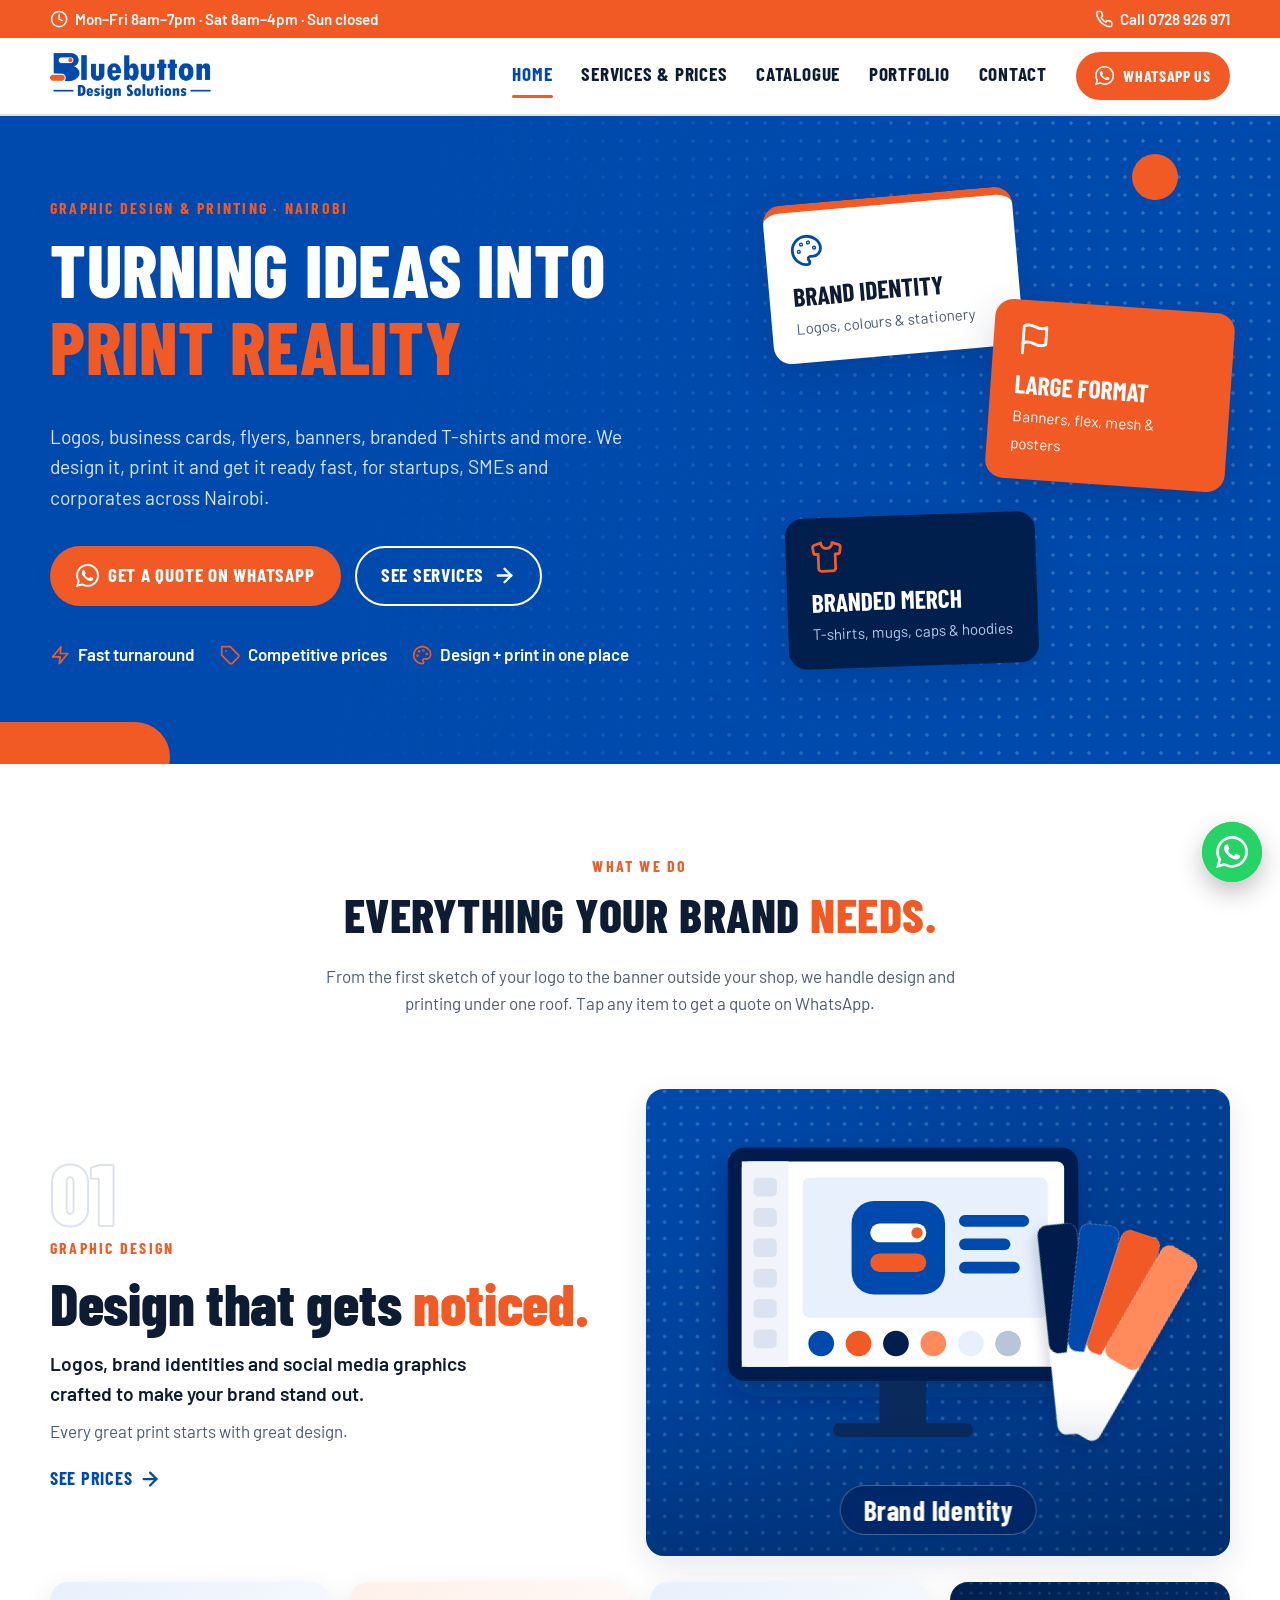
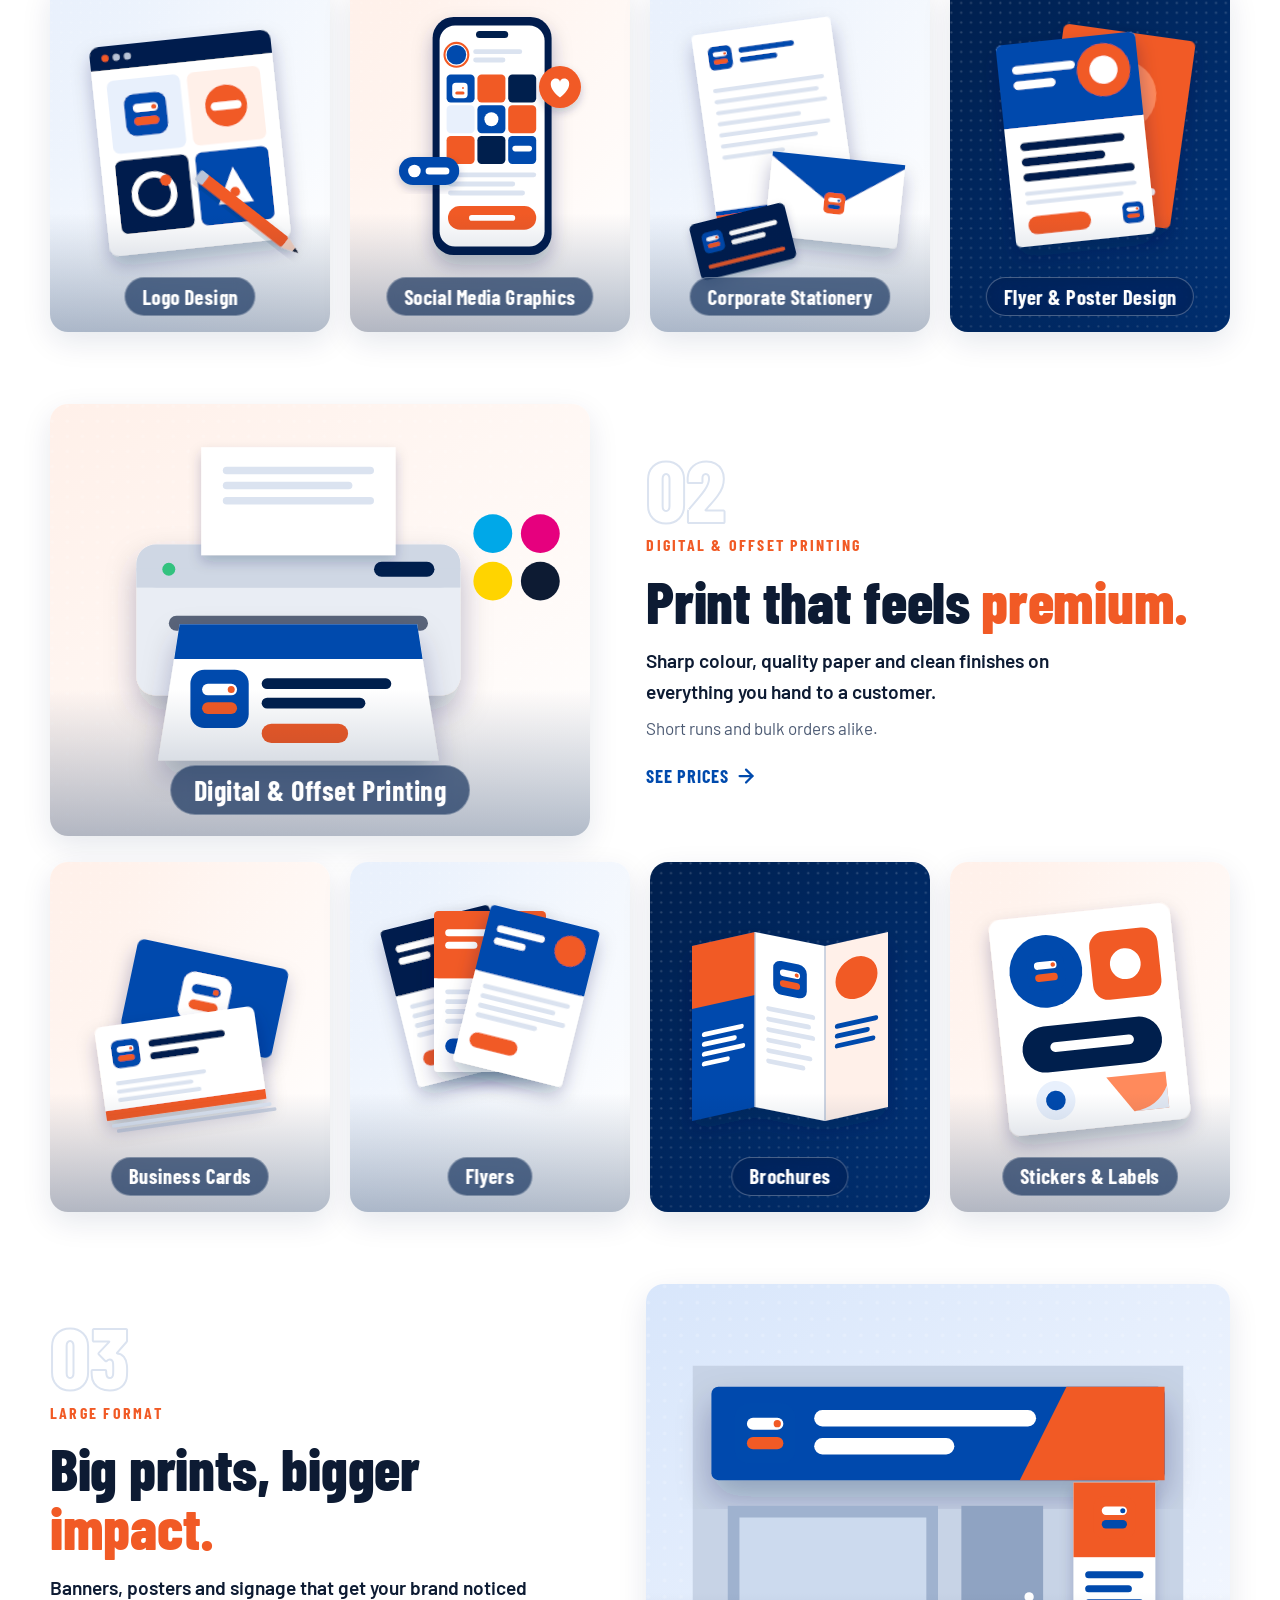
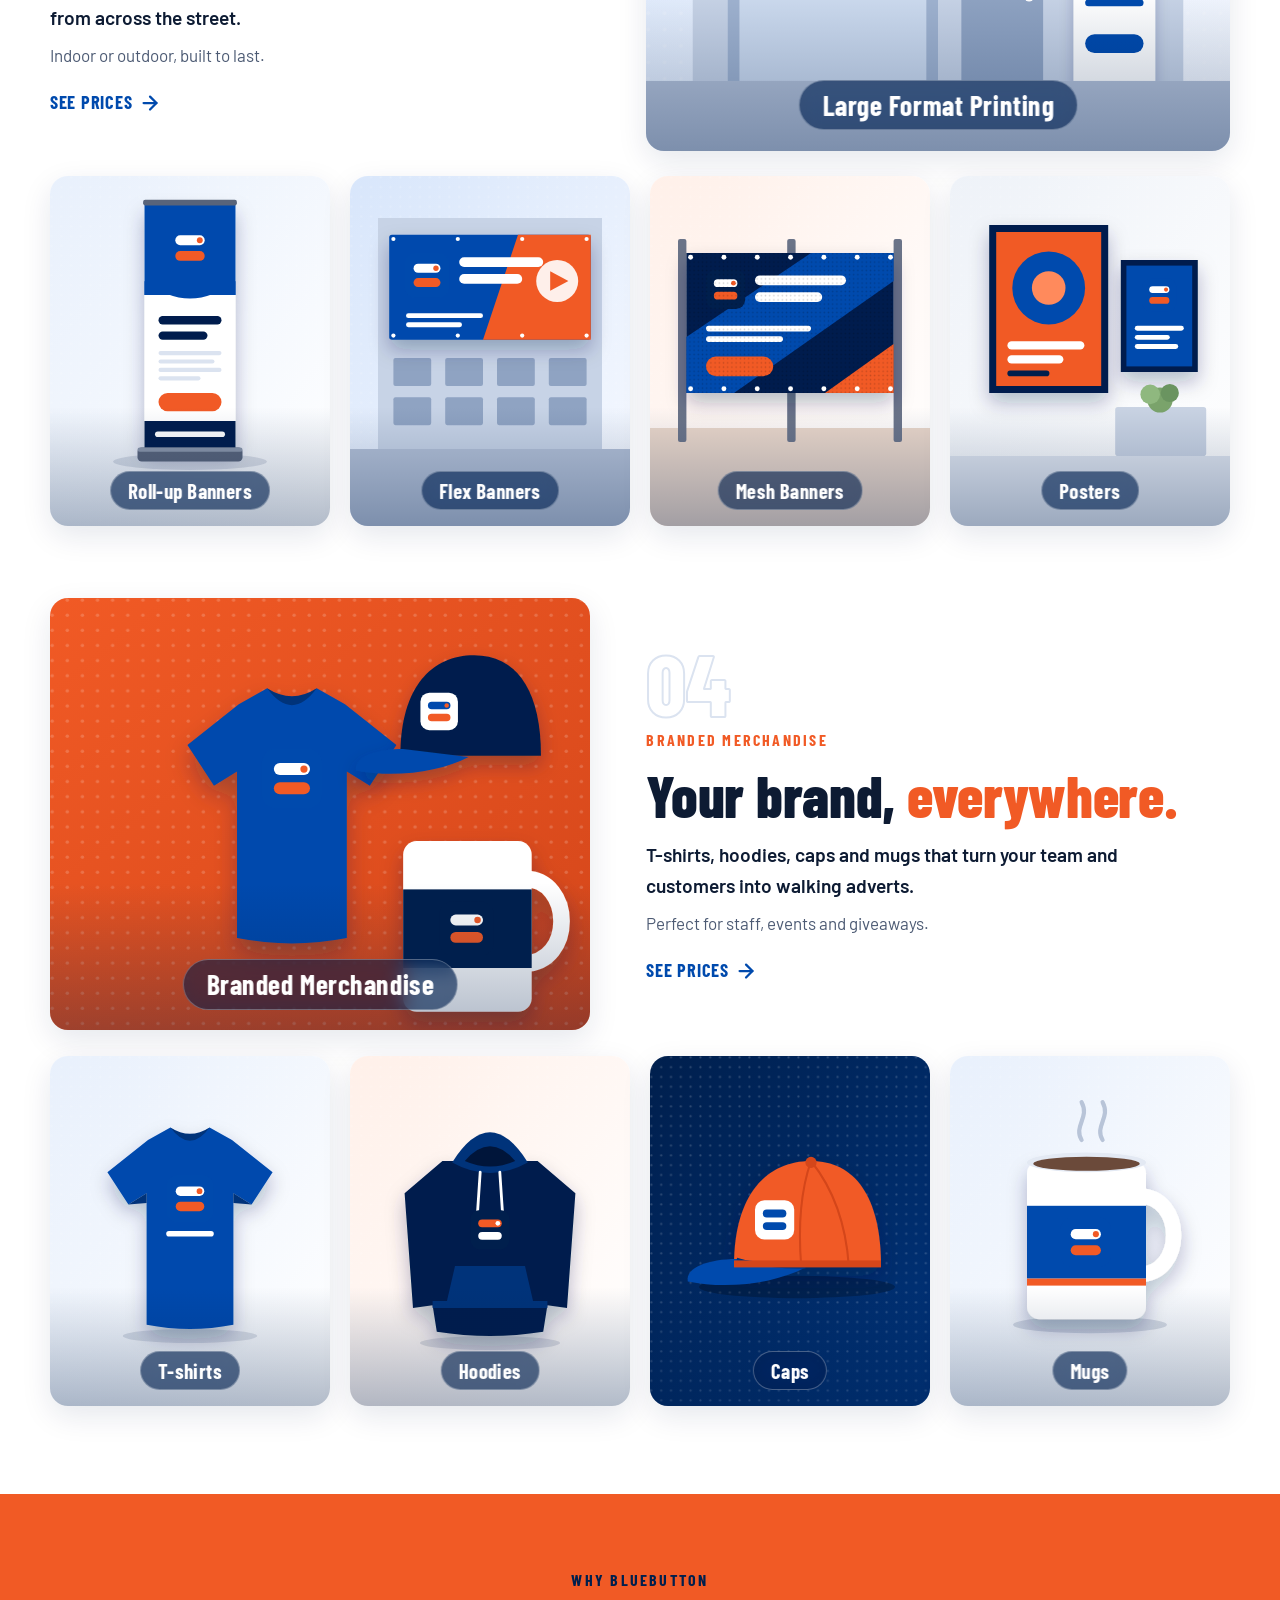
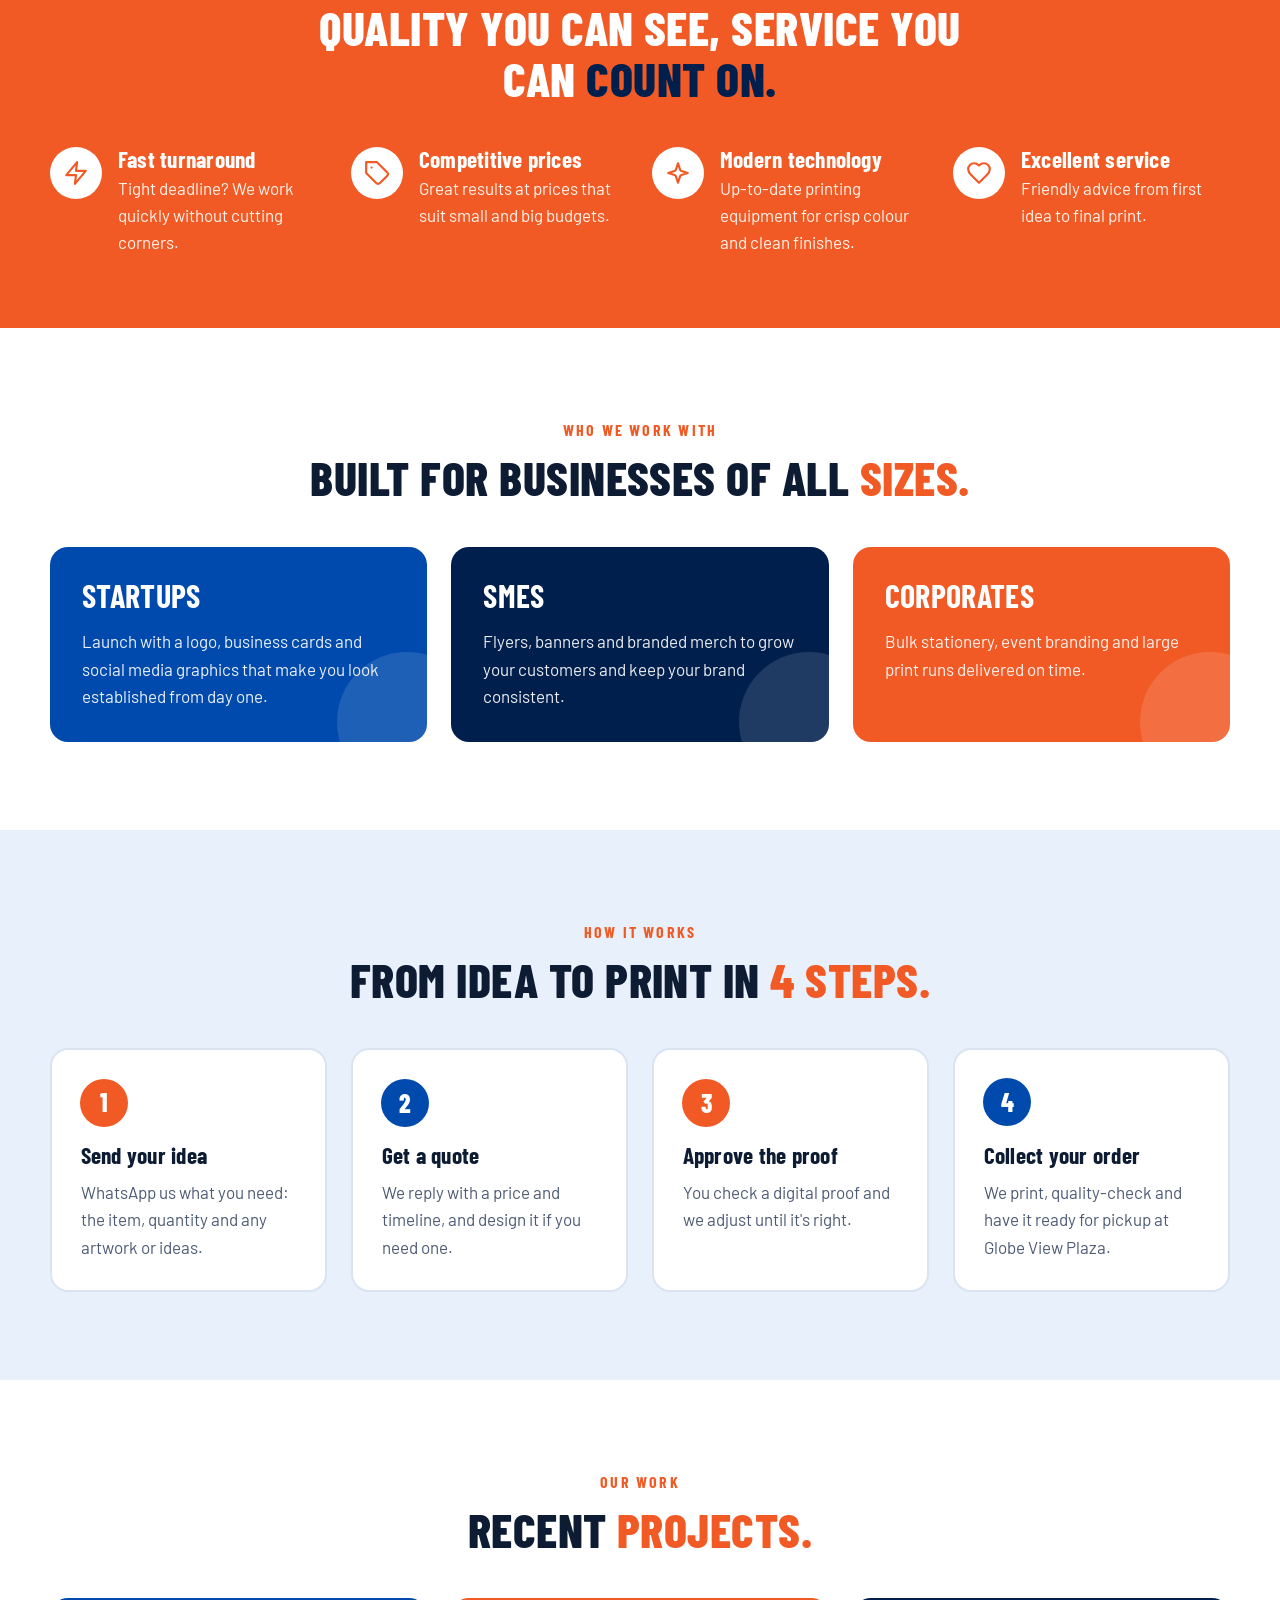
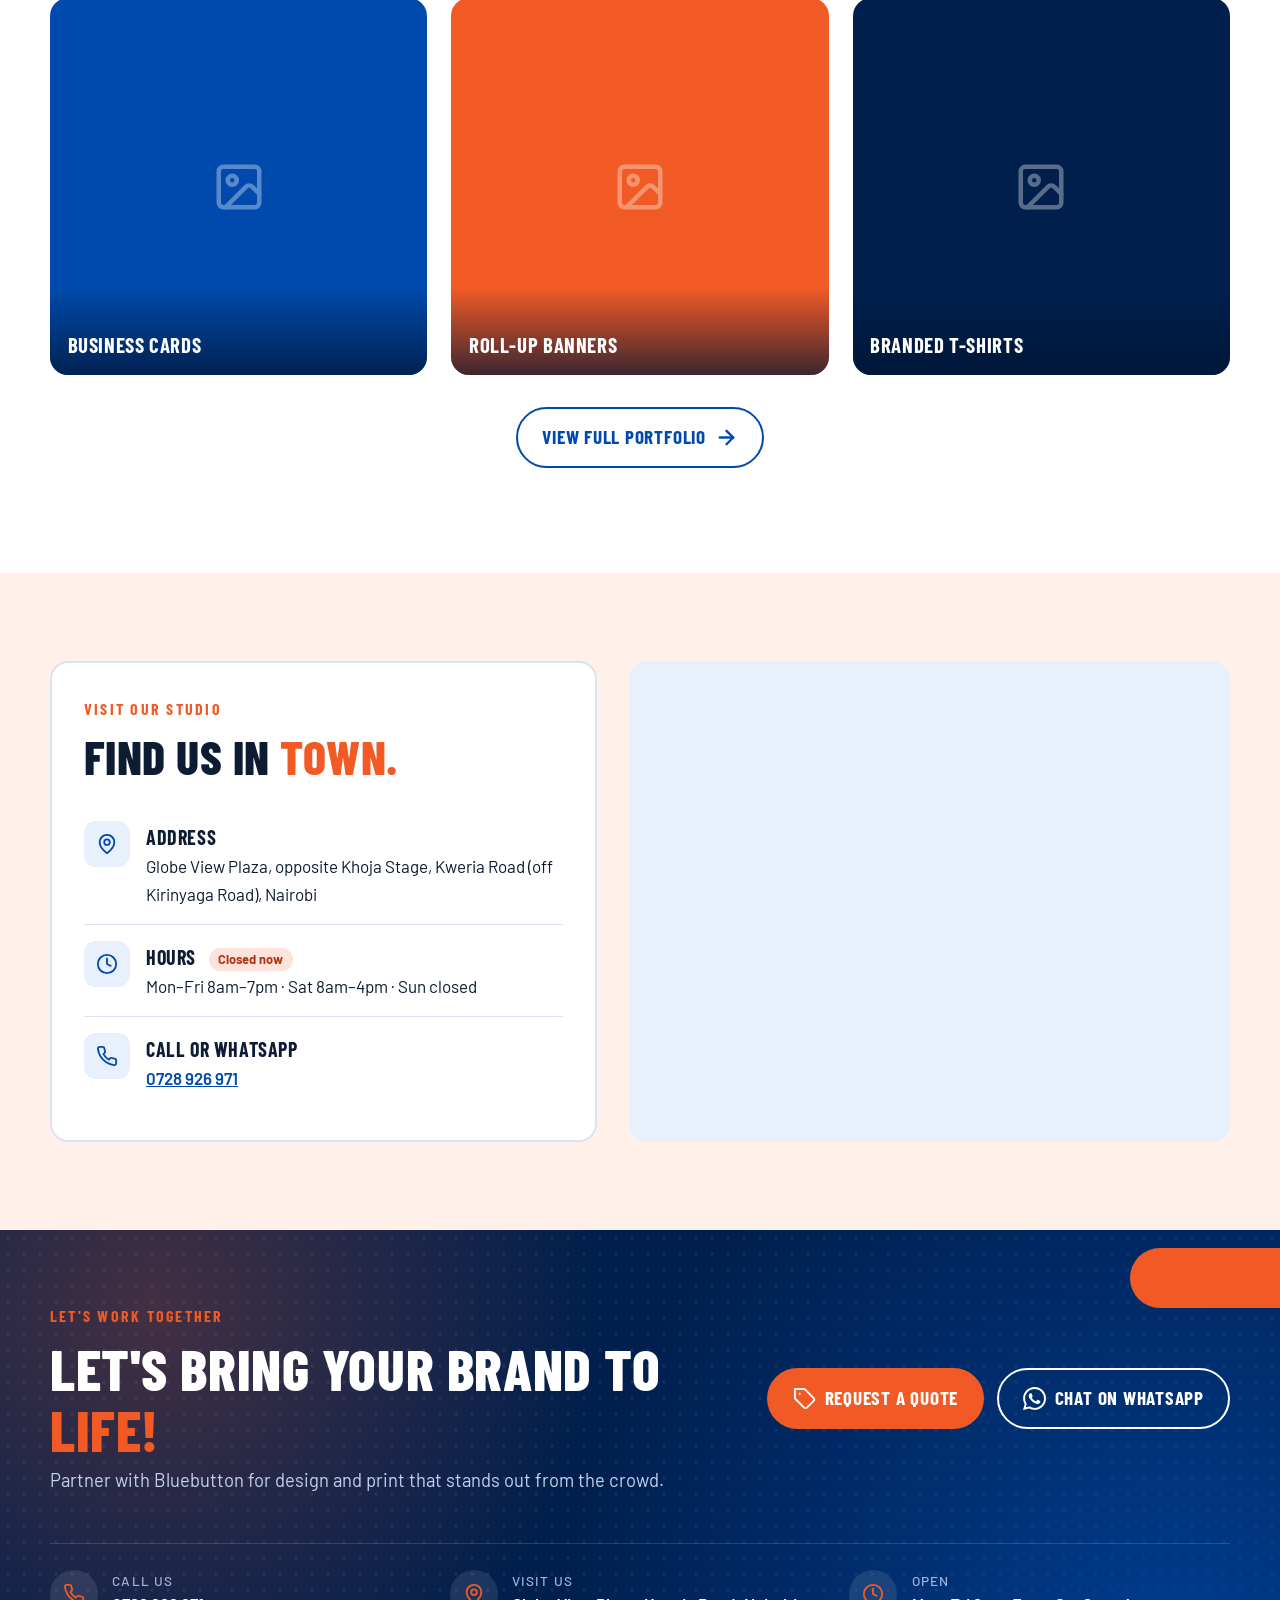
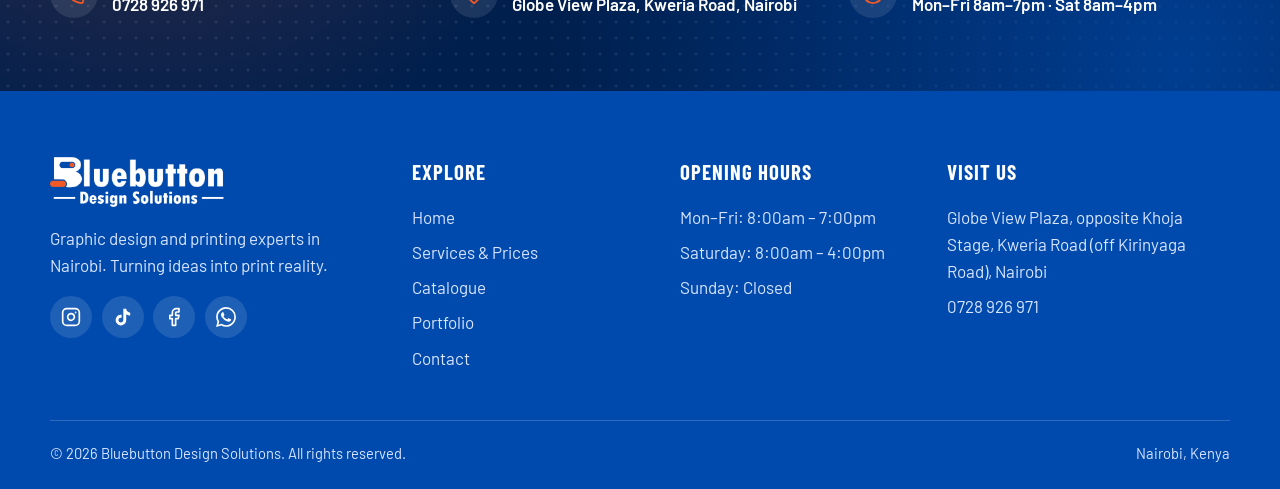
==== commit 2466a05f: "Add catalogue page with branding, production, events and agency sections Co-Authored-By: Claude Opus" ====
--- a/index.html
+++ b/index.html
@@ -6,12 +6,12 @@
   <title>Bluebutton Design Solutions | Graphic Design & Printing in Nairobi</title>
   <meta name="description" content="Graphic design and printing studio in Nairobi. Logos, business cards, flyers, banners, branded T-shirts and merchandise with fast turnaround. Order on WhatsApp: 0728 926971.">
   <meta name="theme-color" content="#004aad">
-  <link rel="canonical" href="https://www.bluebuttonsolutions.business/">
+  <link rel="canonical" href="https://mistarhummie.github.io/BLUEBUTTON/">
   <meta property="og:type" content="website">
   <meta property="og:title" content="Bluebutton Design Solutions | Graphic Design & Printing in Nairobi">
   <meta property="og:description" content="Graphic design and printing studio in Nairobi. Logos, business cards, flyers, banners, branded T-shirts and merchandise with fast turnaround. Order on WhatsApp: 0728 926971.">
-  <meta property="og:image" content="https://www.bluebuttonsolutions.business/assets/logo.png">
-  <meta property="og:url" content="https://www.bluebuttonsolutions.business/">
+  <meta property="og:image" content="https://mistarhummie.github.io/BLUEBUTTON/assets/logo.png">
+  <meta property="og:url" content="https://mistarhummie.github.io/BLUEBUTTON/">
   <link rel="icon" href="assets/favicon.png" type="image/png">
   <link rel="apple-touch-icon" href="assets/apple-touch-icon.png">
   <link rel="preconnect" href="https://fonts.googleapis.com">
@@ -24,9 +24,9 @@
     "@type": "LocalBusiness",
     "name": "Bluebutton Design Solutions",
     "description": "Graphic design and printing studio in Nairobi, Kenya.",
-    "url": "https://www.bluebuttonsolutions.business/",
-    "logo": "https://www.bluebuttonsolutions.business/assets/logo.png",
-    "image": "https://www.bluebuttonsolutions.business/assets/logo.png",
+    "url": "https://mistarhummie.github.io/BLUEBUTTON/",
+    "logo": "https://mistarhummie.github.io/BLUEBUTTON/assets/logo.png",
+    "image": "https://mistarhummie.github.io/BLUEBUTTON/assets/logo.png",
     "telephone": "+254728926971",
     "address": {
       "@type": "PostalAddress",
@@ -60,6 +60,7 @@
       <nav id="nav-menu" class="nav-menu" aria-label="Main">
         <a href="index.html" aria-current="page">Home</a>
         <a href="services.html">Services &amp; Prices</a>
+        <a href="catalogue.html">Catalogue</a>
         <a href="portfolio.html">Portfolio</a>
         <a href="contact.html">Contact</a>
         <a href="https://wa.me/254728926971?text=Hi%20Bluebutton%2C%20I%27d%20like%20a%20quote." class="btn btn-orange btn-sm" target="_blank" rel="noopener"><svg class="i" aria-hidden="true"><use href="assets/icons.svg#whatsapp"/></svg> WhatsApp us</a>
@@ -281,6 +282,7 @@
         <ul>
           <li><a href="index.html">Home</a></li>
           <li><a href="services.html">Services &amp; Prices</a></li>
+          <li><a href="catalogue.html">Catalogue</a></li>
           <li><a href="portfolio.html">Portfolio</a></li>
           <li><a href="contact.html">Contact</a></li>
         </ul>
--- a/styles.css
+++ b/styles.css
@@ -668,3 +668,103 @@
 
 /* Keep jump links clear of the sticky header */
 .price-group, .sc-block, #quote-form { scroll-margin-top: 96px; }
+
+/* ============================================================
+   Catalogue page
+   ============================================================ */
+.cat-jump {
+  position: sticky; top: 64px; z-index: 40; background: rgba(255, 255, 255, .92);
+  -webkit-backdrop-filter: blur(12px); backdrop-filter: blur(12px); border-bottom: 1px solid var(--line);
+}
+.cat-jump .container { display: flex; gap: .6rem; overflow-x: auto; padding: .8rem 0; scrollbar-width: none; }
+.cat-jump .container::-webkit-scrollbar { display: none; }
+.cat-jump a {
+  flex: none; display: inline-flex; align-items: center; gap: .5rem; text-decoration: none; white-space: nowrap;
+  font-family: var(--head); font-weight: 700; font-size: 1.05rem; text-transform: uppercase; letter-spacing: .04em;
+  color: var(--blue); border: 2px solid var(--blue); border-radius: 999px; padding: .4rem 1rem .4rem .45rem;
+  transition: background .2s, color .2s, transform .3s var(--bounce);
+}
+.cat-jump a b { display: grid; place-items: center; width: 30px; height: 30px; border-radius: 50%; background: var(--orange); color: var(--white); font-size: .9rem; }
+.cat-jump a:hover { background: var(--blue); color: var(--white); transform: translateY(-2px); }
+
+.cat { scroll-margin-top: 130px; }
+.cat.peach { background: var(--orange-tint); }
+.cat-head { display: grid; grid-template-columns: auto minmax(0, 1fr); gap: 1rem 2.5rem; align-items: start; margin-bottom: 2.5rem; max-width: 900px; }
+.cat-num {
+  font-family: var(--head); font-weight: 800; font-size: clamp(5rem, 11vw, 8.5rem); line-height: .8;
+  color: transparent; -webkit-text-stroke: 2px var(--orange); transition: color .5s var(--ease);
+}
+.cat:hover .cat-num { color: var(--orange); }
+.cat-head h2 { font-size: clamp(2.2rem, 5vw, 3.4rem); font-weight: 800; margin-bottom: .6rem; }
+.cat-head p { font-size: 1.15rem; color: var(--muted); max-width: 40rem; margin-bottom: 1rem; }
+.cat-tags { list-style: none; margin: 0; padding: 0; display: flex; flex-wrap: wrap; gap: .45rem; }
+.cat-tags li { background: var(--blue-tint); color: var(--blue); font-weight: 600; font-size: .9rem; padding: .25rem .8rem; border-radius: 999px; }
+.cat.tint .cat-tags li { background: var(--white); }
+
+.cat-grid { list-style: none; margin: 0; padding: 0; display: grid; grid-template-columns: repeat(4, minmax(0, 1fr)); gap: 1.25rem; }
+.cat-grid.cols-3 { grid-template-columns: repeat(3, minmax(0, 1fr)); }
+.cat-card {
+  position: relative; display: flex; flex-direction: column; background: var(--white); border: 2px solid var(--line);
+  border-radius: var(--radius); padding: 1.5rem 1.4rem 1.3rem; overflow: hidden;
+  transition: transform .45s var(--ease), box-shadow .45s var(--ease), border-color .3s;
+}
+.cat-card::before {
+  content: ""; position: absolute; left: 0; right: 0; top: 0; height: 5px; background: var(--orange);
+  transform: scaleX(0); transform-origin: left; transition: transform .5s var(--ease);
+}
+.cat-card:hover { transform: var(--tilt) translateY(-6px); box-shadow: 0 20px 40px rgba(0, 31, 77, .16); border-color: transparent; }
+.cat-card:hover::before { transform: scaleX(1); }
+.cat-ic {
+  width: 54px; height: 54px; border-radius: 16px; display: grid; place-items: center; flex: none;
+  background: var(--blue); color: var(--white); margin-bottom: 1rem; transition: transform .5s var(--bounce), background .3s;
+}
+.cat-grid li:nth-child(even) .cat-ic { background: var(--orange); }
+.cat-ic .i { width: 26px; height: 26px; }
+.cat-card:hover .cat-ic { transform: rotate(-10deg) scale(1.08); }
+.cat-card h3 { font-size: 1.45rem; margin-bottom: .35rem; }
+.cat-card p { color: var(--muted); font-size: .98rem; margin-bottom: 1.1rem; }
+.cat-foot { margin-top: auto; padding-top: .9rem; border-top: 1px dashed var(--line); display: flex; flex-wrap: wrap; align-items: center; justify-content: space-between; gap: .4rem .8rem; }
+.cat-foot .price { font-size: 1.15rem; }
+.cols-3 .cat-card { padding: 1.9rem 1.8rem 1.6rem; }
+.cols-3 .cat-card h3 { font-size: 1.75rem; }
+
+/* Agencies: deep blue band */
+.cat-agency {
+  color: var(--white);
+  background:
+    radial-gradient(circle at 88% 12%, rgba(241, 90, 37, .25), transparent 40%),
+    radial-gradient(rgba(255, 255, 255, .08) 1.4px, transparent 1.7px) 0 0 / 16px 16px,
+    var(--blue);
+}
+.cat-agency .eyebrow { color: #ffd2c0; }
+.cat-agency .cat-head p { color: #d8e5ff; }
+.cat-agency .cat-num { -webkit-text-stroke-color: rgba(255, 255, 255, .55); }
+.cat-agency:hover .cat-num { color: var(--white); }
+.ag-grid { list-style: none; margin: 0; padding: 0; display: grid; grid-template-columns: repeat(3, minmax(0, 1fr)); gap: 1.1rem; }
+.ag-card {
+  display: flex; gap: 1rem; align-items: flex-start; padding: 1.3rem; border-radius: var(--radius);
+  background: rgba(255, 255, 255, .08); border: 1px solid rgba(255, 255, 255, .16); transition: background .3s, transform .4s var(--ease);
+}
+.ag-card:hover { background: rgba(255, 255, 255, .15); transform: translateY(-4px); }
+.ag-card .cat-ic { margin: 0; background: var(--orange); }
+.ag-card h3 { font-size: 1.4rem; margin-bottom: .25rem; }
+.ag-card p { margin: 0; color: #d8e5ff; font-size: .98rem; }
+.ag-cta { display: flex; flex-direction: column; justify-content: center; align-items: flex-start; gap: .7rem; padding: 1.3rem; }
+.ag-cta p { margin: 0; font-family: var(--head); font-weight: 700; font-size: 1.5rem; }
+
+@media (max-width: 1000px) {
+  .cat-grid, .cat-grid.cols-3, .ag-grid { grid-template-columns: repeat(2, minmax(0, 1fr)); }
+}
+@media (max-width: 600px) {
+  .cat-jump { top: 0; position: relative; }
+  .cat-head { grid-template-columns: minmax(0, 1fr); gap: .2rem; }
+  .cat-num { font-size: 4.5rem; }
+  .cat-grid, .cat-grid.cols-3, .ag-grid { grid-template-columns: minmax(0, 1fr); }
+  .cat-grid { gap: .8rem; }
+  .cat-card, .cols-3 .cat-card { display: grid; grid-template-columns: auto minmax(0, 1fr); column-gap: 1rem; padding: 1.1rem 1.1rem 1rem; }
+  .cat-card .cat-ic { width: 46px; height: 46px; border-radius: 14px; margin: 0; grid-row: span 2; }
+  .cat-card .cat-ic .i { width: 22px; height: 22px; }
+  .cat-card h3, .cols-3 .cat-card h3 { font-size: 1.3rem; margin-bottom: .15rem; }
+  .cat-card p { margin-bottom: .6rem; font-size: .95rem; }
+  .cat-foot { grid-column: 1 / -1; padding-top: .7rem; }
+}
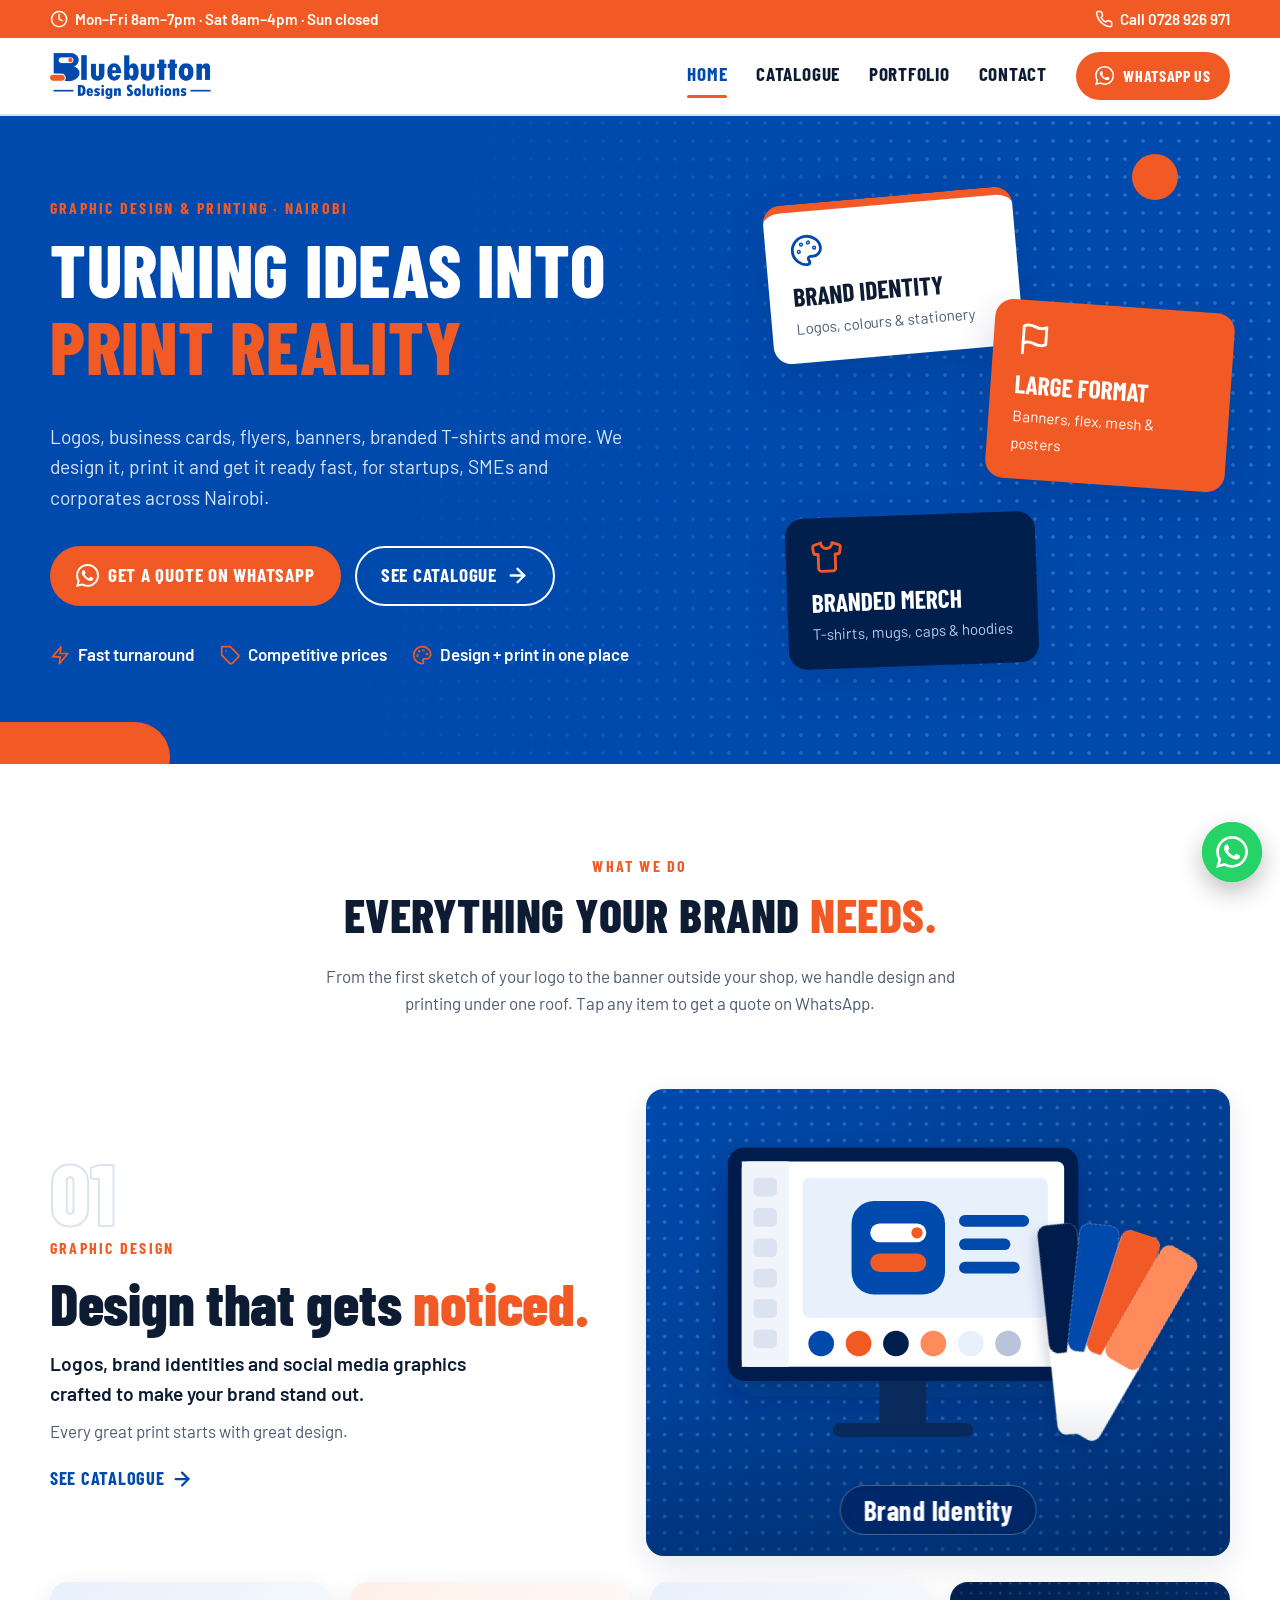
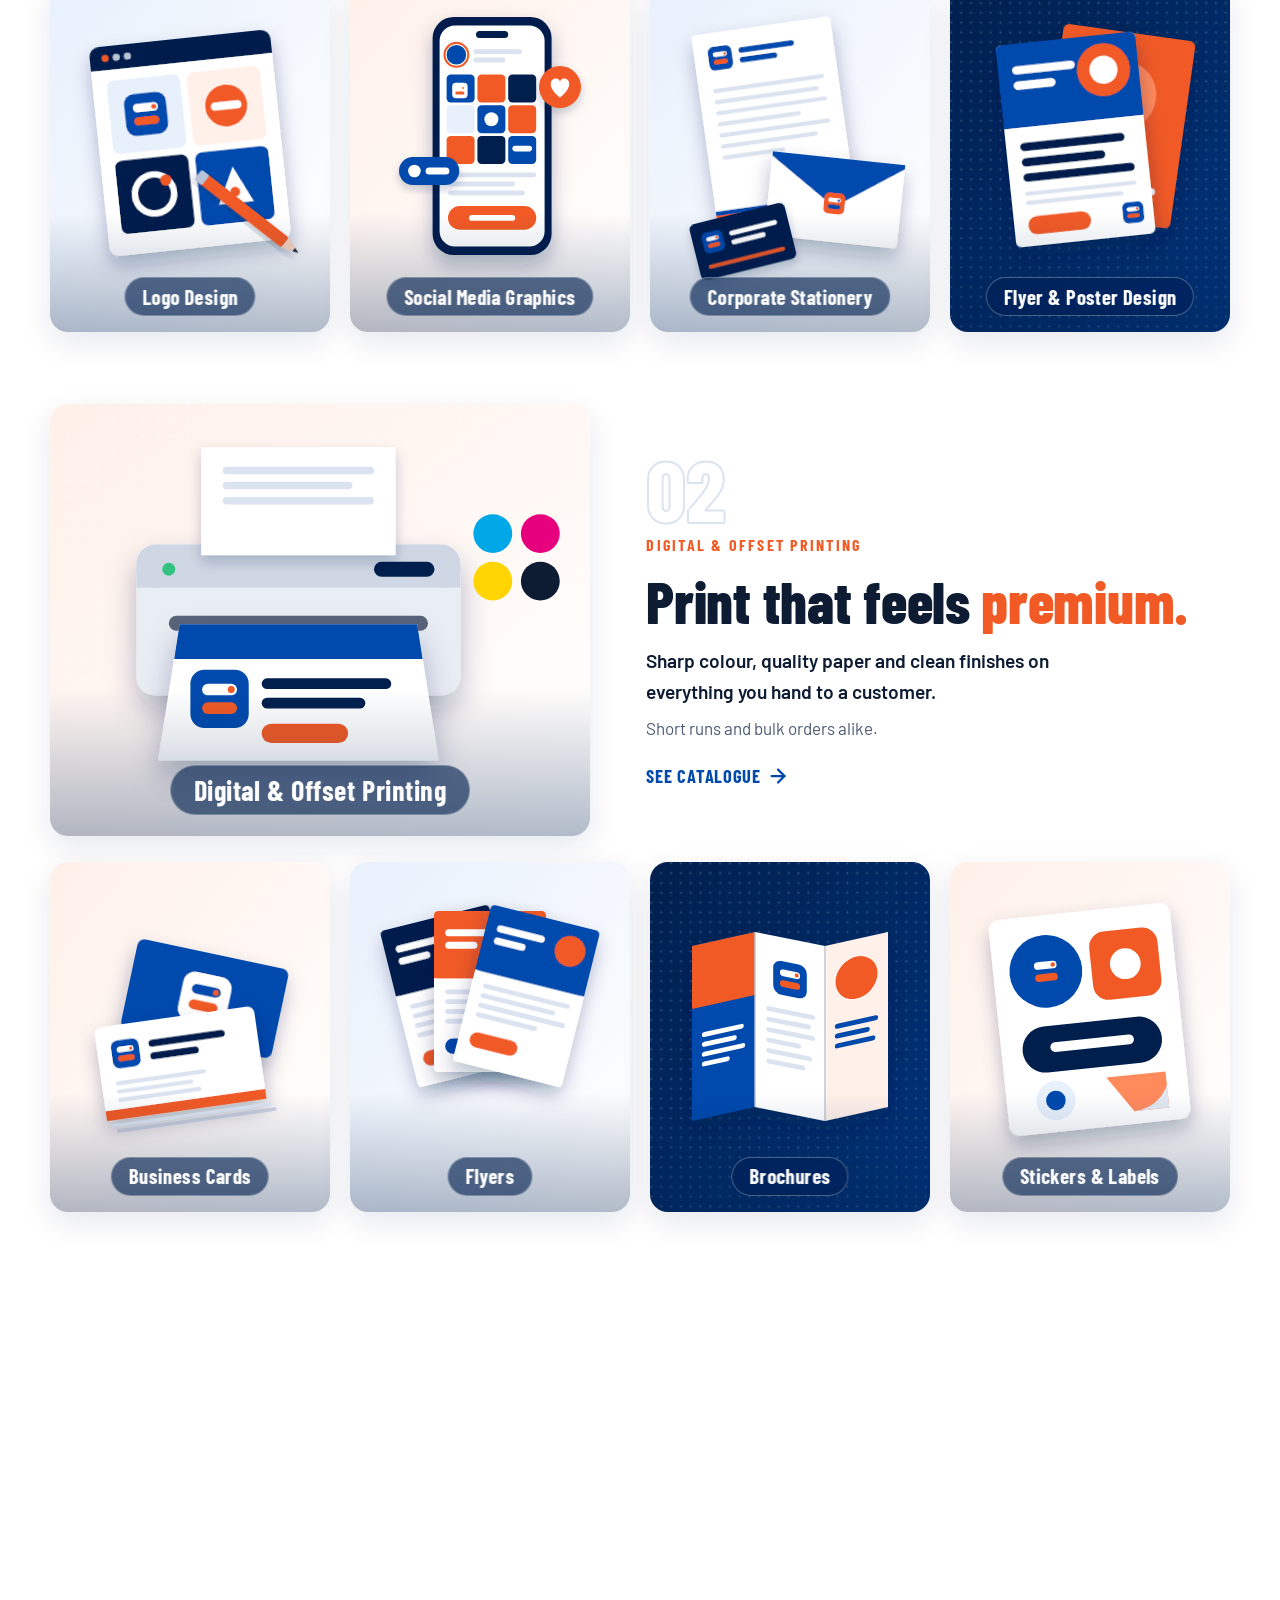
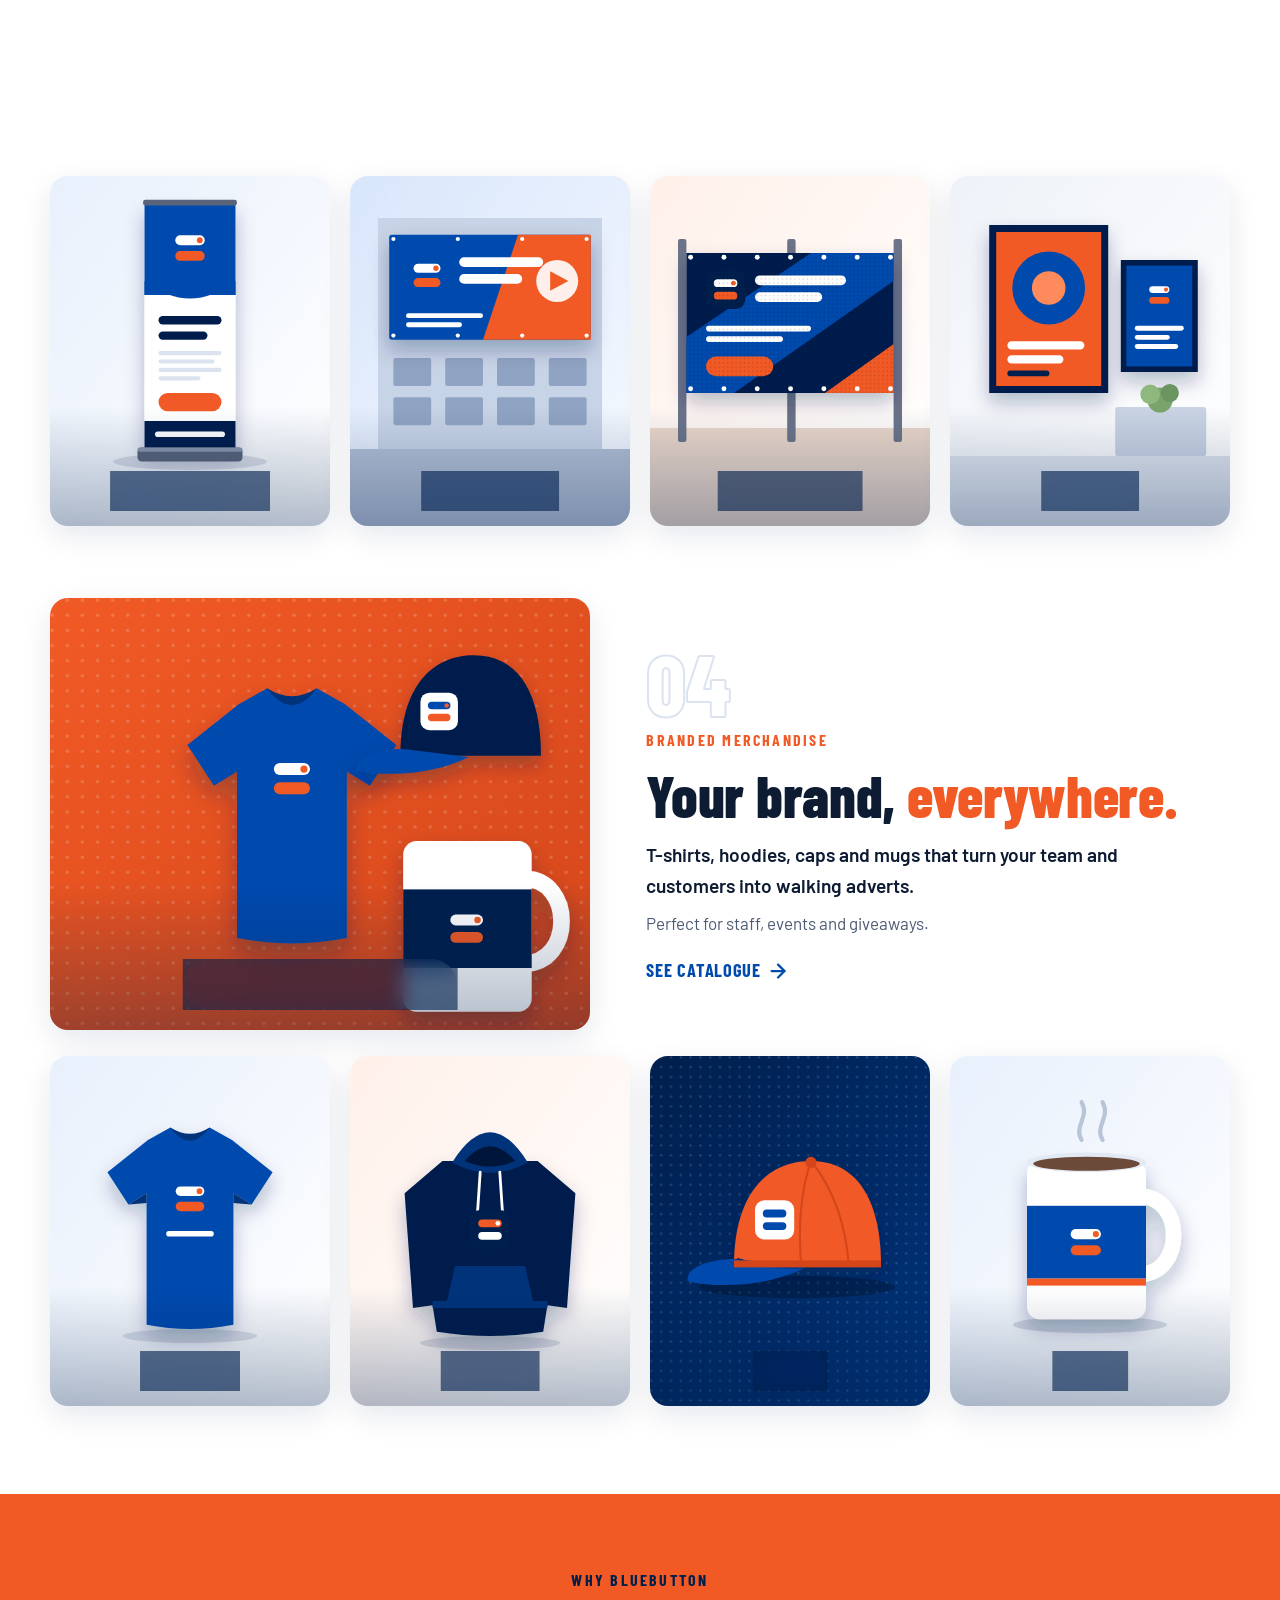
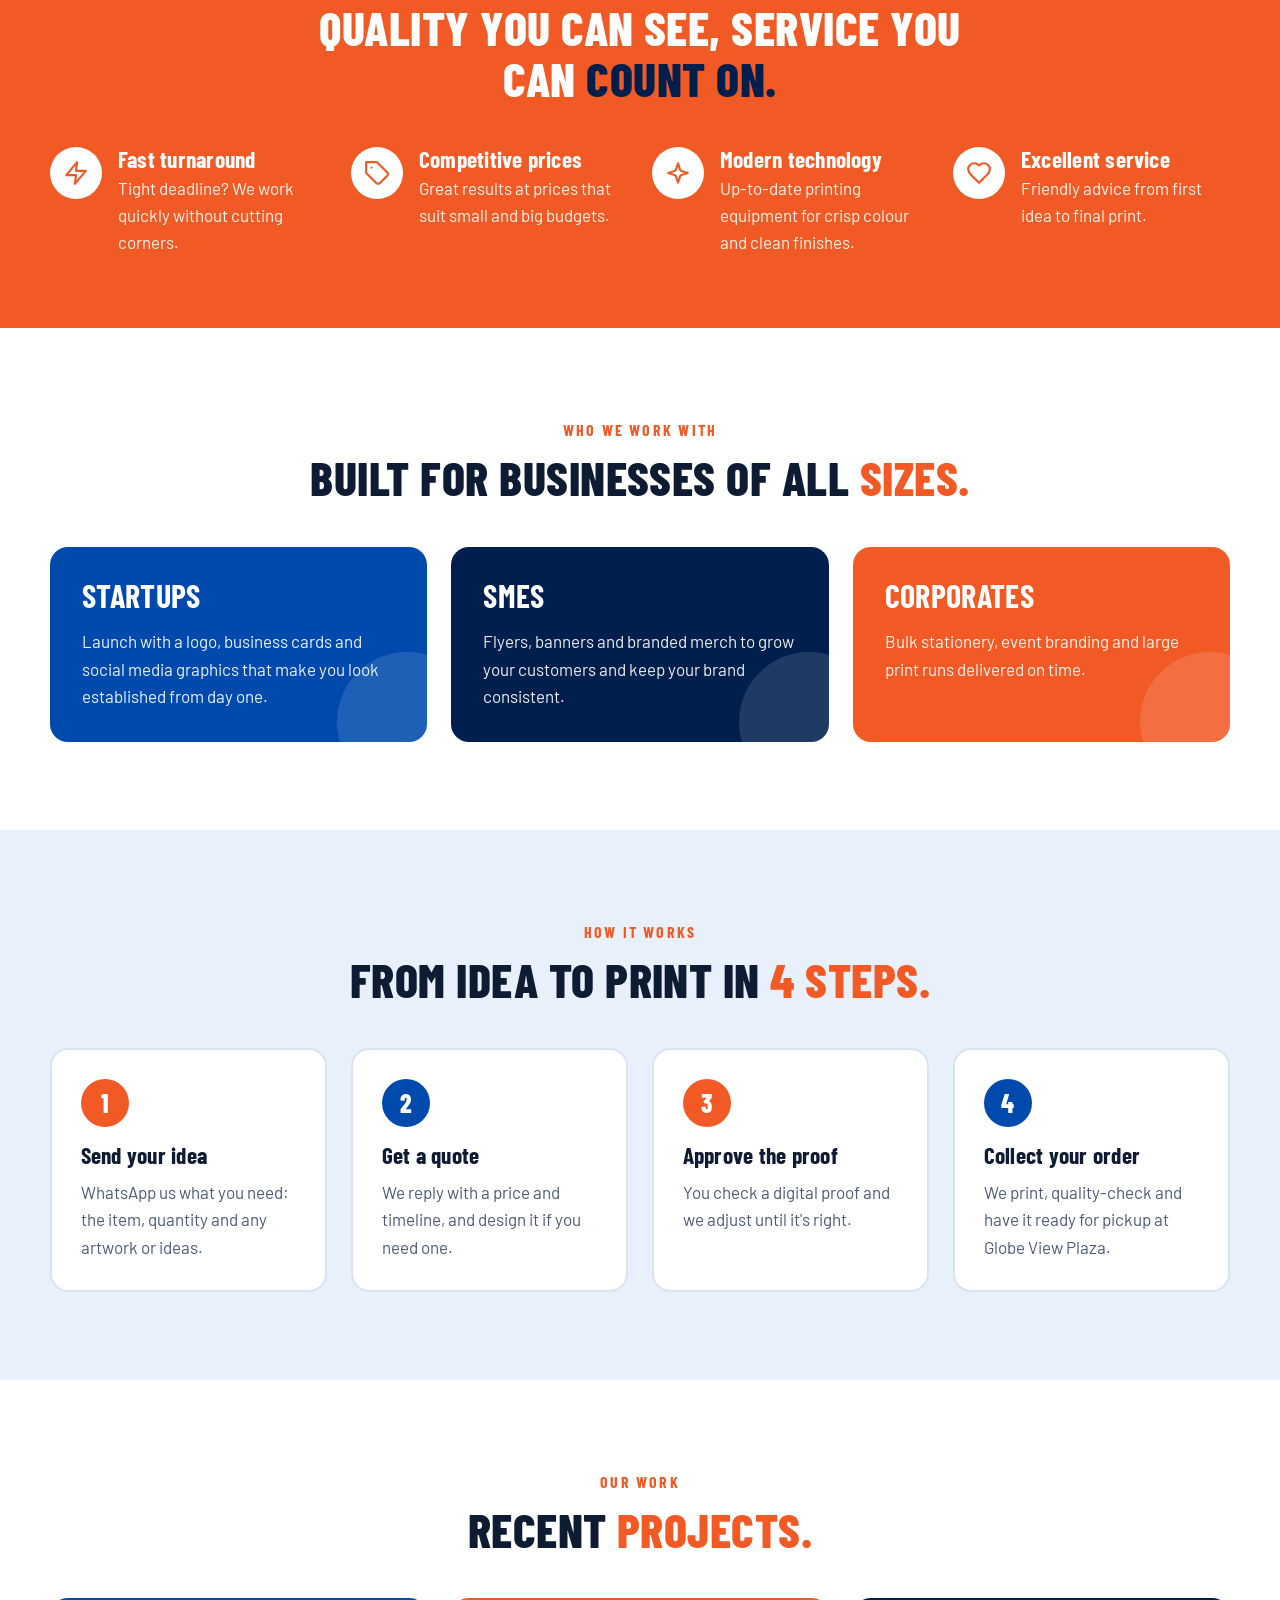
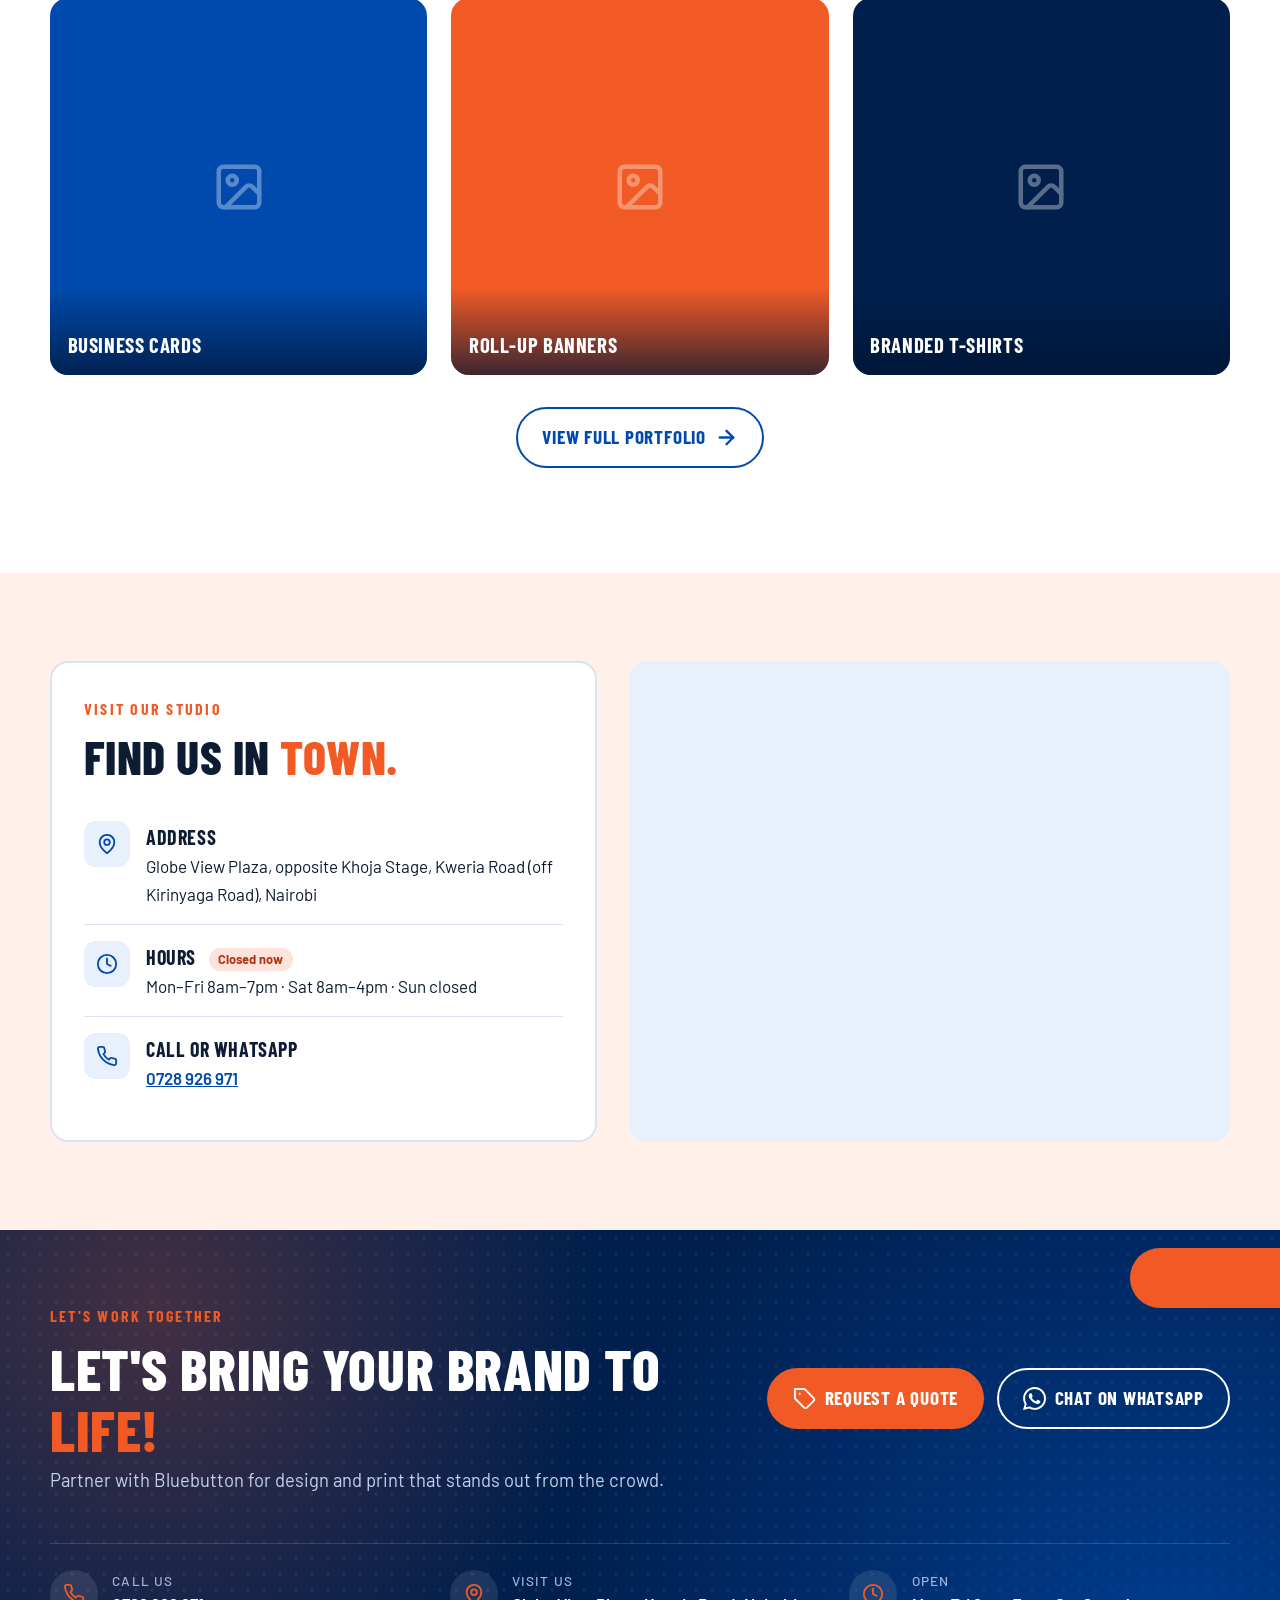
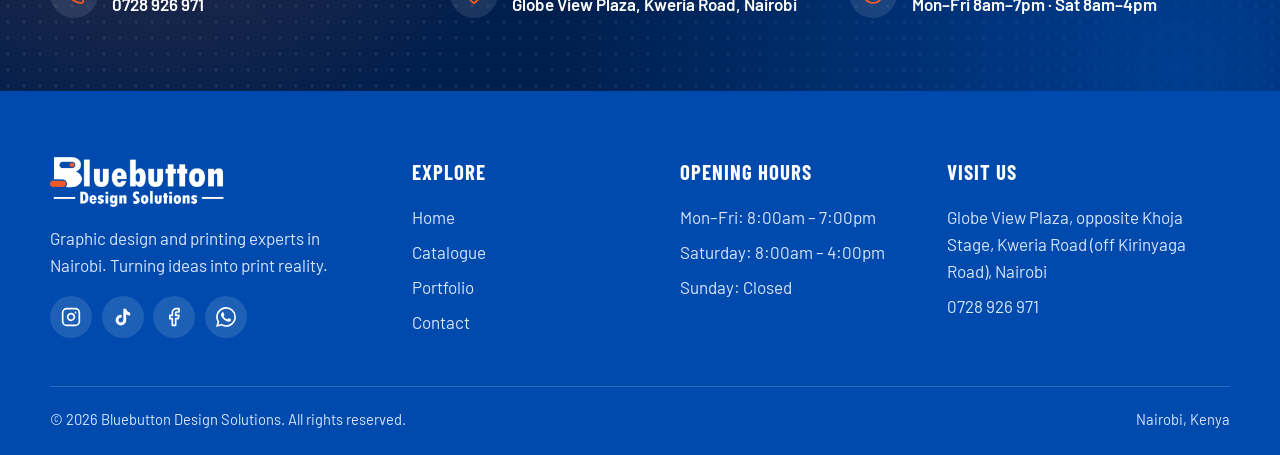
==== commit 2002a7b6: "Remove Services & Prices page and add structural works and power installations to the catalogue The " ====
--- a/index.html
+++ b/index.html
@@ -59,7 +59,6 @@
       <button class="nav-toggle" aria-expanded="false" aria-controls="nav-menu" aria-label="Open menu"><span></span><span></span><span></span></button>
       <nav id="nav-menu" class="nav-menu" aria-label="Main">
         <a href="index.html" aria-current="page">Home</a>
-        <a href="services.html">Services &amp; Prices</a>
         <a href="catalogue.html">Catalogue</a>
         <a href="portfolio.html">Portfolio</a>
         <a href="contact.html">Contact</a>
@@ -77,7 +76,7 @@
           <p class="lead">Logos, business cards, flyers, banners, branded T-shirts and more. We design it, print it and get it ready fast, for startups, SMEs and corporates across Nairobi.</p>
           <div class="hero-actions">
             <a href="https://wa.me/254728926971?text=Hi%20Bluebutton%2C%20I%27d%20like%20a%20quote." class="btn btn-orange" target="_blank" rel="noopener"><svg class="i" aria-hidden="true"><use href="assets/icons.svg#whatsapp"/></svg> Get a quote on WhatsApp</a>
-            <a href="services.html" class="btn btn-ghost">See services <svg class="i" aria-hidden="true"><use href="assets/icons.svg#arrow"/></svg></a>
+            <a href="catalogue.html" class="btn btn-ghost">See catalogue <svg class="i" aria-hidden="true"><use href="assets/icons.svg#arrow"/></svg></a>
           </div>
           <ul class="hero-points">
             <li><svg class="i" aria-hidden="true"><use href="assets/icons.svg#zap"/></svg> Fast turnaround</li>
@@ -107,7 +106,7 @@
             <h3 class="sc-title">Design that gets <span class="accent">noticed.</span></h3>
             <p class="sc-lead">Logos, brand identities and social media graphics crafted to make your brand stand out.</p>
             <p class="sc-sub">Every great print starts with great design.</p>
-            <a class="link-arrow" href="services.html#design">See prices <svg class="i" aria-hidden="true"><use href="assets/icons.svg#arrow"/></svg></a>
+            <a class="link-arrow" href="catalogue.html#branding">See catalogue <svg class="i" aria-hidden="true"><use href="assets/icons.svg#arrow"/></svg></a>
           </div>
           <a class="sc-card sc-feature" href="https://wa.me/254728926971?text=Hi%20Bluebutton%2C%20I%27d%20like%20a%20quote%20for%3A%20Brand%20identity%20package" target="_blank" rel="noopener" aria-label="Get a quote for Brand Identity"><img src="assets/showcase/feature-design.svg" alt="" width="500" height="400" loading="lazy"><span class="sc-label">Brand Identity</span><span class="sc-cta"><svg class="i" aria-hidden="true"><use href="assets/icons.svg#whatsapp"/></svg> Get a quote</span></a>
           <div class="sc-grid">
@@ -124,7 +123,7 @@
             <h3 class="sc-title">Print that feels <span class="accent">premium.</span></h3>
             <p class="sc-lead">Sharp colour, quality paper and clean finishes on everything you hand to a customer.</p>
             <p class="sc-sub">Short runs and bulk orders alike.</p>
-            <a class="link-arrow" href="services.html#printing">See prices <svg class="i" aria-hidden="true"><use href="assets/icons.svg#arrow"/></svg></a>
+            <a class="link-arrow" href="catalogue.html#production">See catalogue <svg class="i" aria-hidden="true"><use href="assets/icons.svg#arrow"/></svg></a>
           </div>
           <a class="sc-card sc-feature" href="https://wa.me/254728926971?text=Hi%20Bluebutton%2C%20I%27d%20like%20a%20quote%20for%3A%20Printing" target="_blank" rel="noopener" aria-label="Get a quote for Digital &amp; Offset Printing"><img src="assets/showcase/feature-printing.svg" alt="" width="500" height="400" loading="lazy"><span class="sc-label">Digital &amp; Offset Printing</span><span class="sc-cta"><svg class="i" aria-hidden="true"><use href="assets/icons.svg#whatsapp"/></svg> Get a quote</span></a>
           <div class="sc-grid">
@@ -141,7 +140,7 @@
             <h3 class="sc-title">Big prints, bigger <span class="accent">impact.</span></h3>
             <p class="sc-lead">Banners, posters and signage that get your brand noticed from across the street.</p>
             <p class="sc-sub">Indoor or outdoor, built to last.</p>
-            <a class="link-arrow" href="services.html#large-format">See prices <svg class="i" aria-hidden="true"><use href="assets/icons.svg#arrow"/></svg></a>
+            <a class="link-arrow" href="catalogue.html#production">See catalogue <svg class="i" aria-hidden="true"><use href="assets/icons.svg#arrow"/></svg></a>
           </div>
           <a class="sc-card sc-feature" href="https://wa.me/254728926971?text=Hi%20Bluebutton%2C%20I%27d%20like%20a%20quote%20for%3A%20Large%20format%20printing" target="_blank" rel="noopener" aria-label="Get a quote for Large Format Printing"><img src="assets/showcase/feature-large.svg" alt="" width="500" height="400" loading="lazy"><span class="sc-label">Large Format Printing</span><span class="sc-cta"><svg class="i" aria-hidden="true"><use href="assets/icons.svg#whatsapp"/></svg> Get a quote</span></a>
           <div class="sc-grid">
@@ -158,7 +157,7 @@
             <h3 class="sc-title">Your brand, <span class="accent">everywhere.</span></h3>
             <p class="sc-lead">T-shirts, hoodies, caps and mugs that turn your team and customers into walking adverts.</p>
             <p class="sc-sub">Perfect for staff, events and giveaways.</p>
-            <a class="link-arrow" href="services.html#merch">See prices <svg class="i" aria-hidden="true"><use href="assets/icons.svg#arrow"/></svg></a>
+            <a class="link-arrow" href="catalogue.html#branding">See catalogue <svg class="i" aria-hidden="true"><use href="assets/icons.svg#arrow"/></svg></a>
           </div>
           <a class="sc-card sc-feature" href="https://wa.me/254728926971?text=Hi%20Bluebutton%2C%20I%27d%20like%20a%20quote%20for%3A%20Branded%20merchandise" target="_blank" rel="noopener" aria-label="Get a quote for Branded Merchandise"><img src="assets/showcase/feature-merch.svg" alt="" width="500" height="400" loading="lazy"><span class="sc-label">Branded Merchandise</span><span class="sc-cta"><svg class="i" aria-hidden="true"><use href="assets/icons.svg#whatsapp"/></svg> Get a quote</span></a>
           <div class="sc-grid">
@@ -281,7 +280,6 @@
         <h4>Explore</h4>
         <ul>
           <li><a href="index.html">Home</a></li>
-          <li><a href="services.html">Services &amp; Prices</a></li>
           <li><a href="catalogue.html">Catalogue</a></li>
           <li><a href="portfolio.html">Portfolio</a></li>
           <li><a href="contact.html">Contact</a></li>
--- a/styles.css
+++ b/styles.css
@@ -725,8 +725,11 @@
 .cat-card p { color: var(--muted); font-size: .98rem; margin-bottom: 1.1rem; }
 .cat-foot { margin-top: auto; padding-top: .9rem; border-top: 1px dashed var(--line); display: flex; flex-wrap: wrap; align-items: center; justify-content: space-between; gap: .4rem .8rem; }
 .cat-foot .price { font-size: 1.15rem; }
-.cols-3 .cat-card { padding: 1.9rem 1.8rem 1.6rem; }
-.cols-3 .cat-card h3 { font-size: 1.75rem; }
+.cat-grid.cols-5 { grid-template-columns: repeat(6, minmax(0, 1fr)); }
+.cols-5 .cat-card { grid-column: span 2; }
+.cols-5 .cat-card:nth-child(n+4) { grid-column: span 3; }
+.cols-3 .cat-card, .cols-5 .cat-card { padding: 1.9rem 1.8rem 1.6rem; }
+.cols-3 .cat-card h3, .cols-5 .cat-card h3 { font-size: 1.75rem; }
 
 /* Agencies: deep blue band */
 .cat-agency {
@@ -753,18 +756,21 @@
 .ag-cta p { margin: 0; font-family: var(--head); font-weight: 700; font-size: 1.5rem; }
 
 @media (max-width: 1000px) {
-  .cat-grid, .cat-grid.cols-3, .ag-grid { grid-template-columns: repeat(2, minmax(0, 1fr)); }
+  .cat-grid, .cat-grid.cols-3, .cat-grid.cols-5, .ag-grid { grid-template-columns: repeat(2, minmax(0, 1fr)); }
+  .cols-5 .cat-card, .cols-5 .cat-card:nth-child(n+4) { grid-column: auto; }
+  .cols-5 .cat-card:last-child { grid-column: 1 / -1; }
 }
 @media (max-width: 600px) {
   .cat-jump { top: 0; position: relative; }
   .cat-head { grid-template-columns: minmax(0, 1fr); gap: .2rem; }
   .cat-num { font-size: 4.5rem; }
-  .cat-grid, .cat-grid.cols-3, .ag-grid { grid-template-columns: minmax(0, 1fr); }
+  .cat-grid, .cat-grid.cols-3, .cat-grid.cols-5, .ag-grid { grid-template-columns: minmax(0, 1fr); }
+  .cols-5 .cat-card:last-child { grid-column: auto; }
   .cat-grid { gap: .8rem; }
-  .cat-card, .cols-3 .cat-card { display: grid; grid-template-columns: auto minmax(0, 1fr); column-gap: 1rem; padding: 1.1rem 1.1rem 1rem; }
+  .cat-card, .cols-3 .cat-card, .cols-5 .cat-card { display: grid; grid-template-columns: auto minmax(0, 1fr); column-gap: 1rem; padding: 1.1rem 1.1rem 1rem; }
   .cat-card .cat-ic { width: 46px; height: 46px; border-radius: 14px; margin: 0; grid-row: span 2; }
   .cat-card .cat-ic .i { width: 22px; height: 22px; }
-  .cat-card h3, .cols-3 .cat-card h3 { font-size: 1.3rem; margin-bottom: .15rem; }
+  .cat-card h3, .cols-3 .cat-card h3, .cols-5 .cat-card h3 { font-size: 1.3rem; margin-bottom: .15rem; }
   .cat-card p { margin-bottom: .6rem; font-size: .95rem; }
   .cat-foot { grid-column: 1 / -1; padding-top: .7rem; }
 }
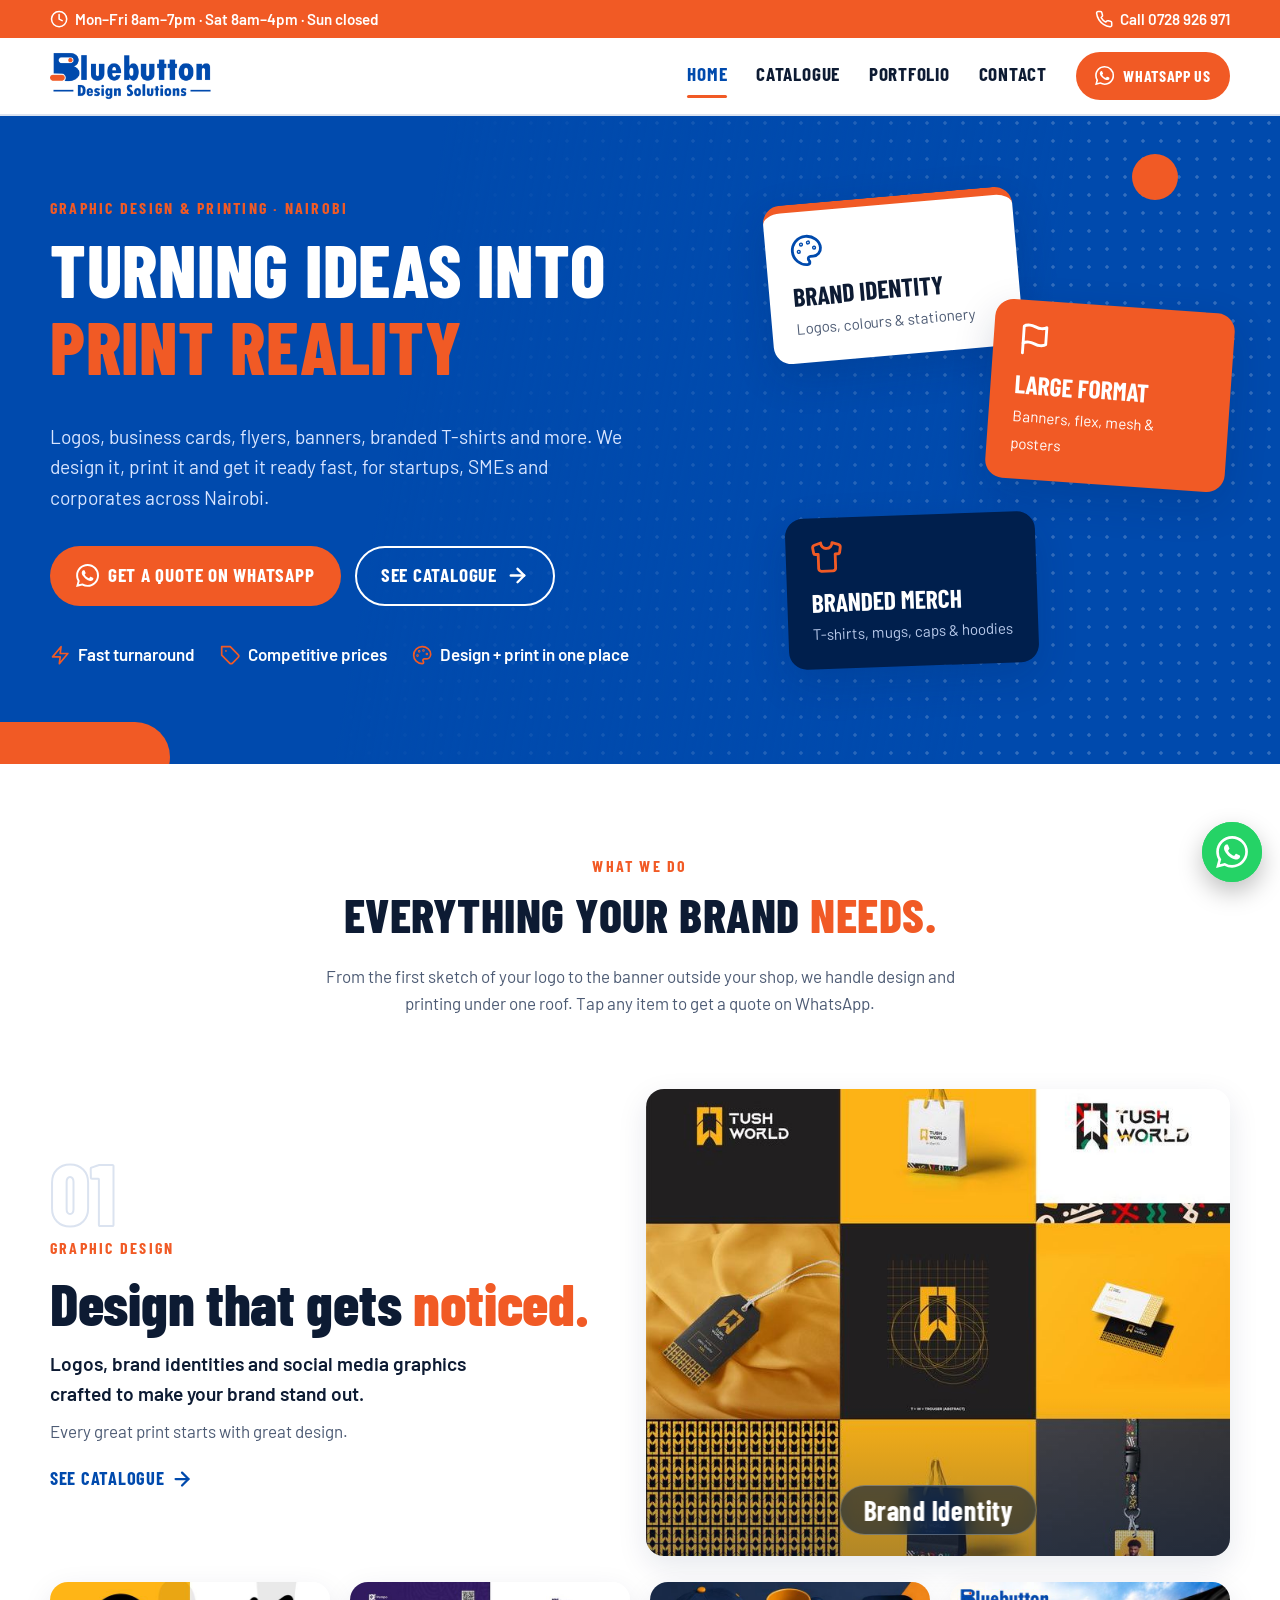
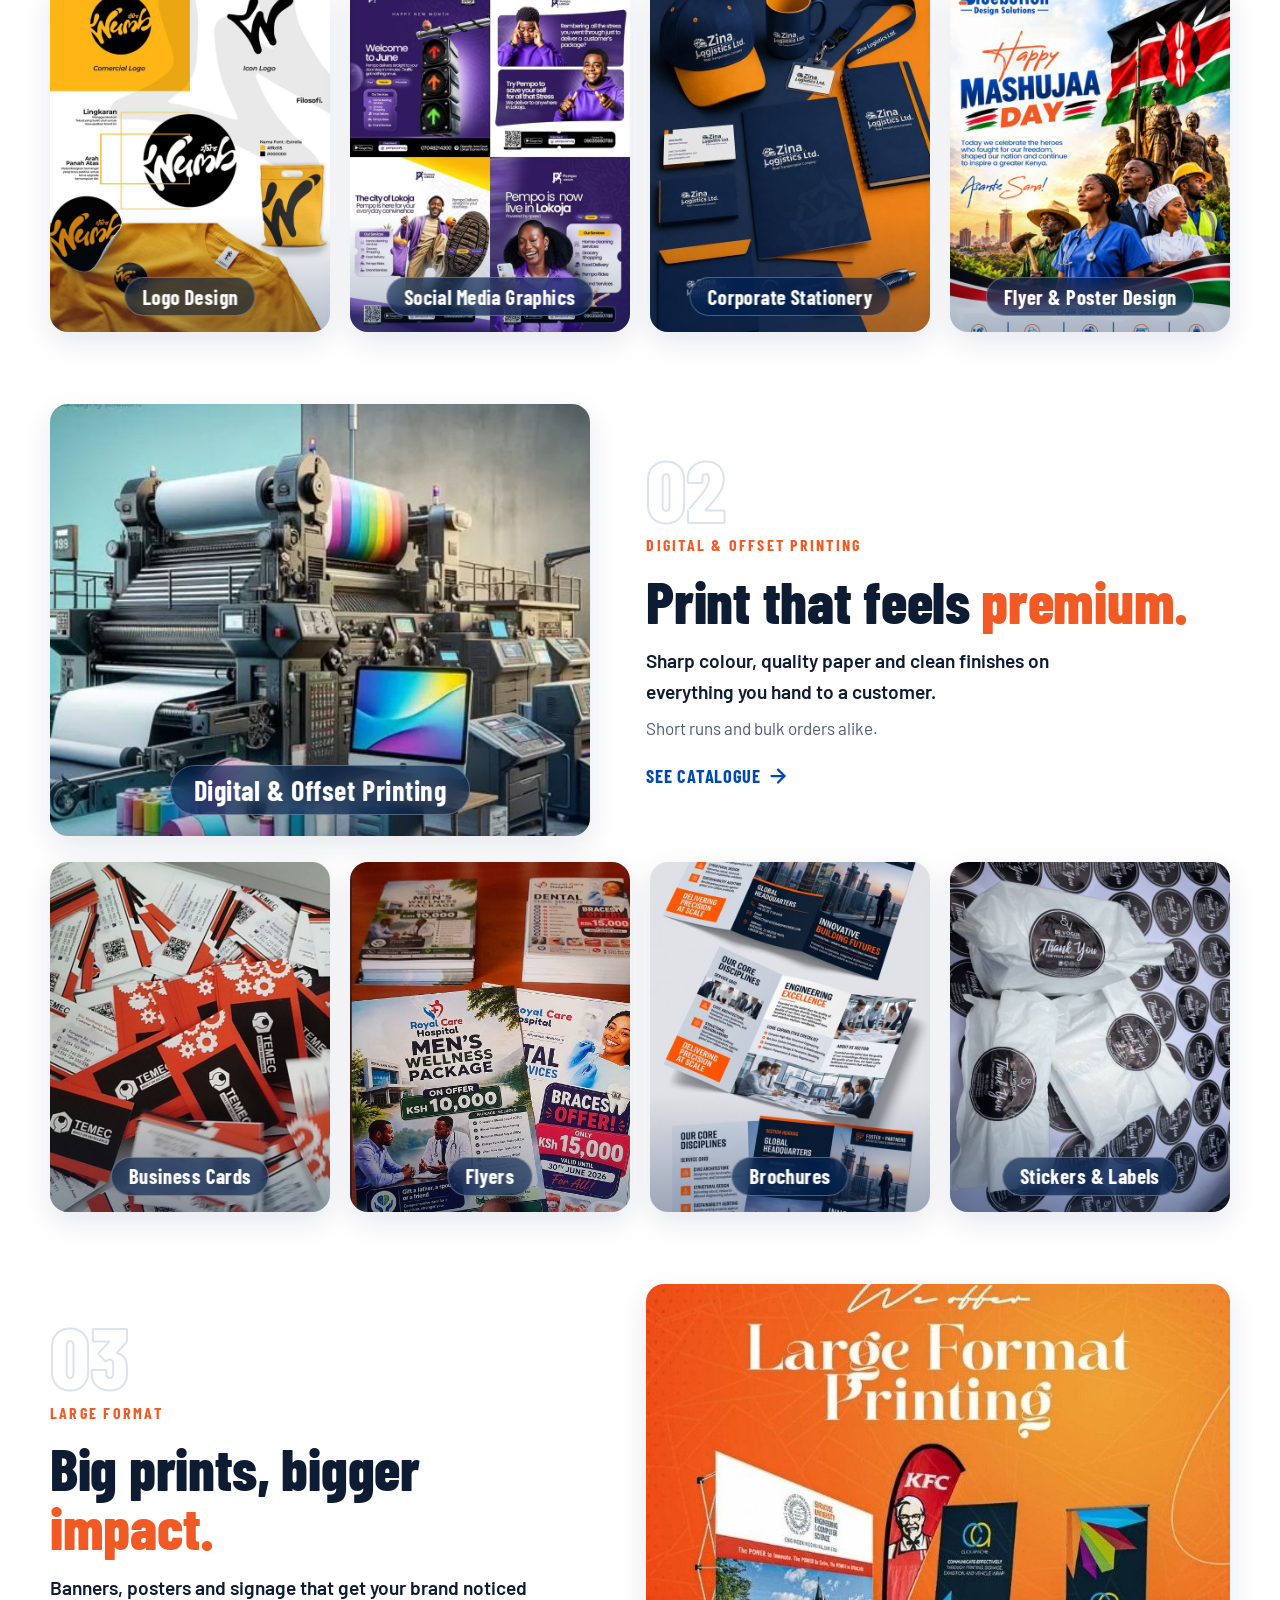
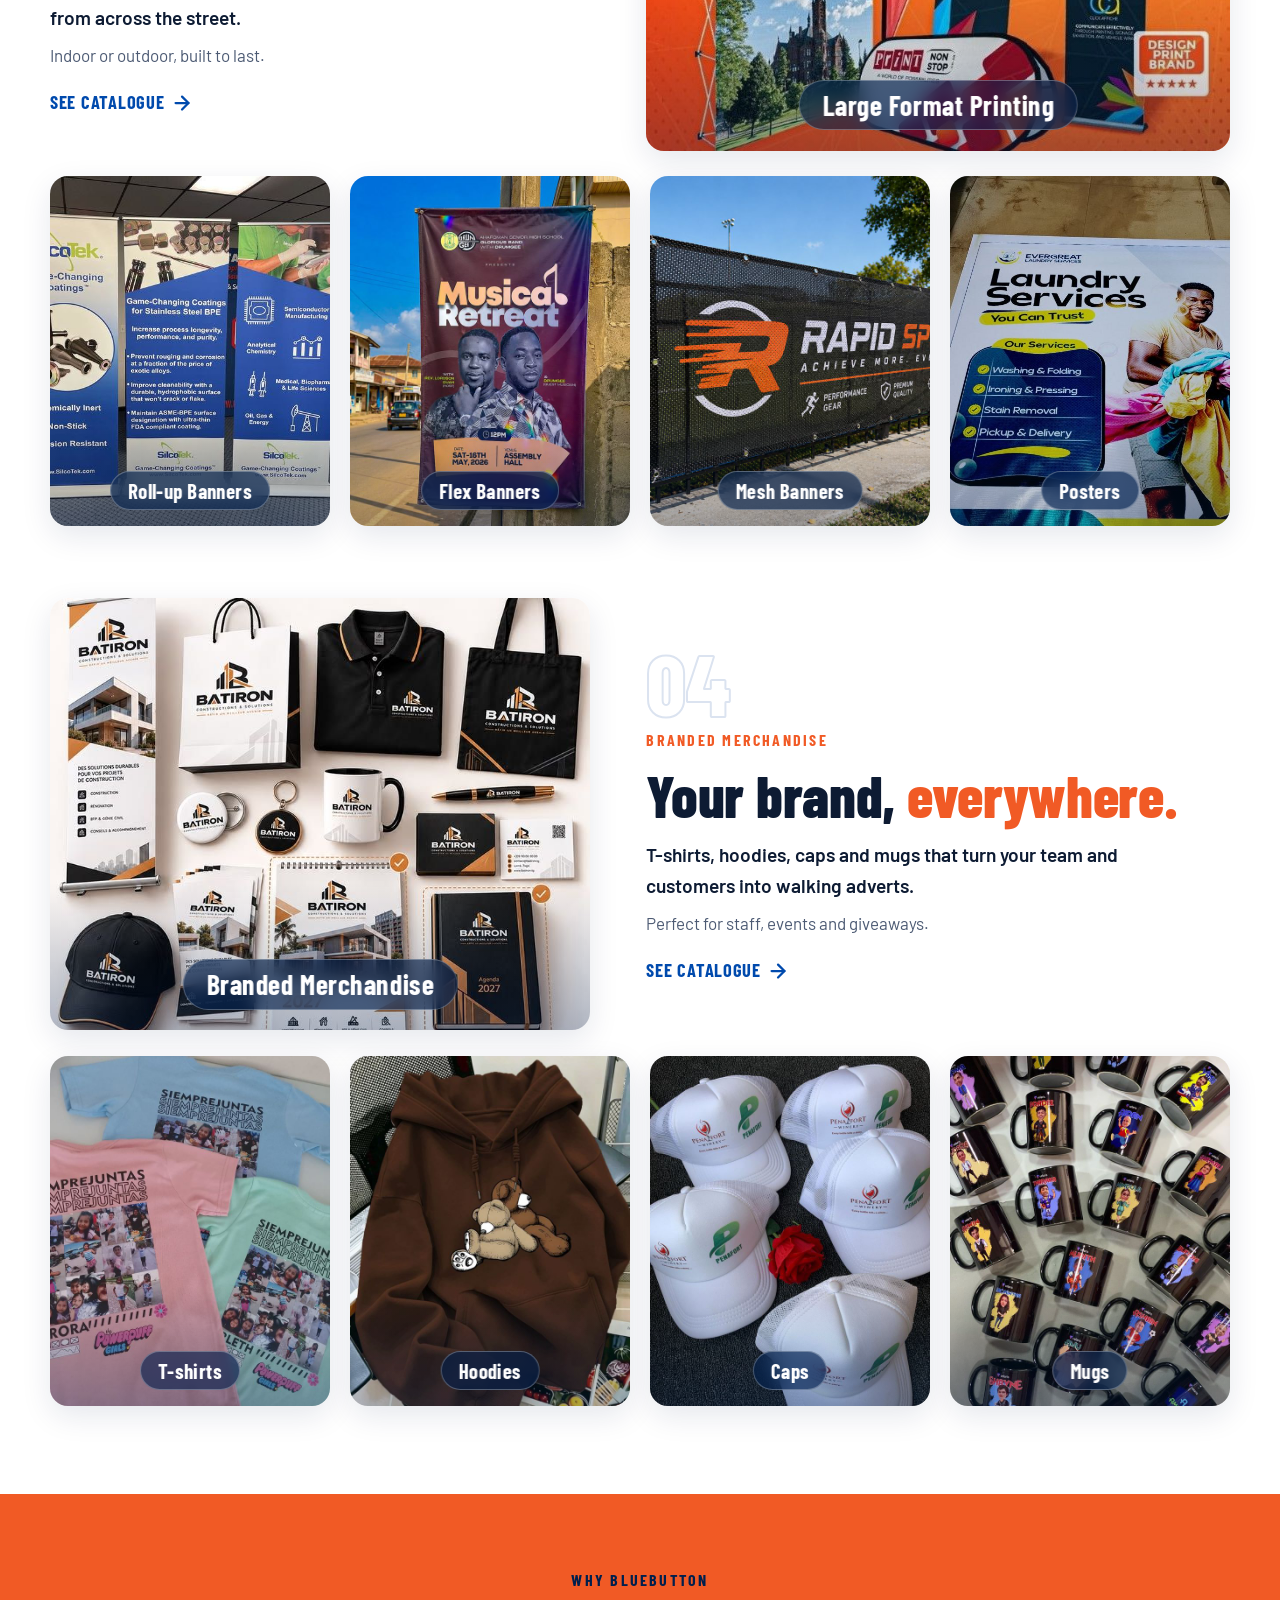
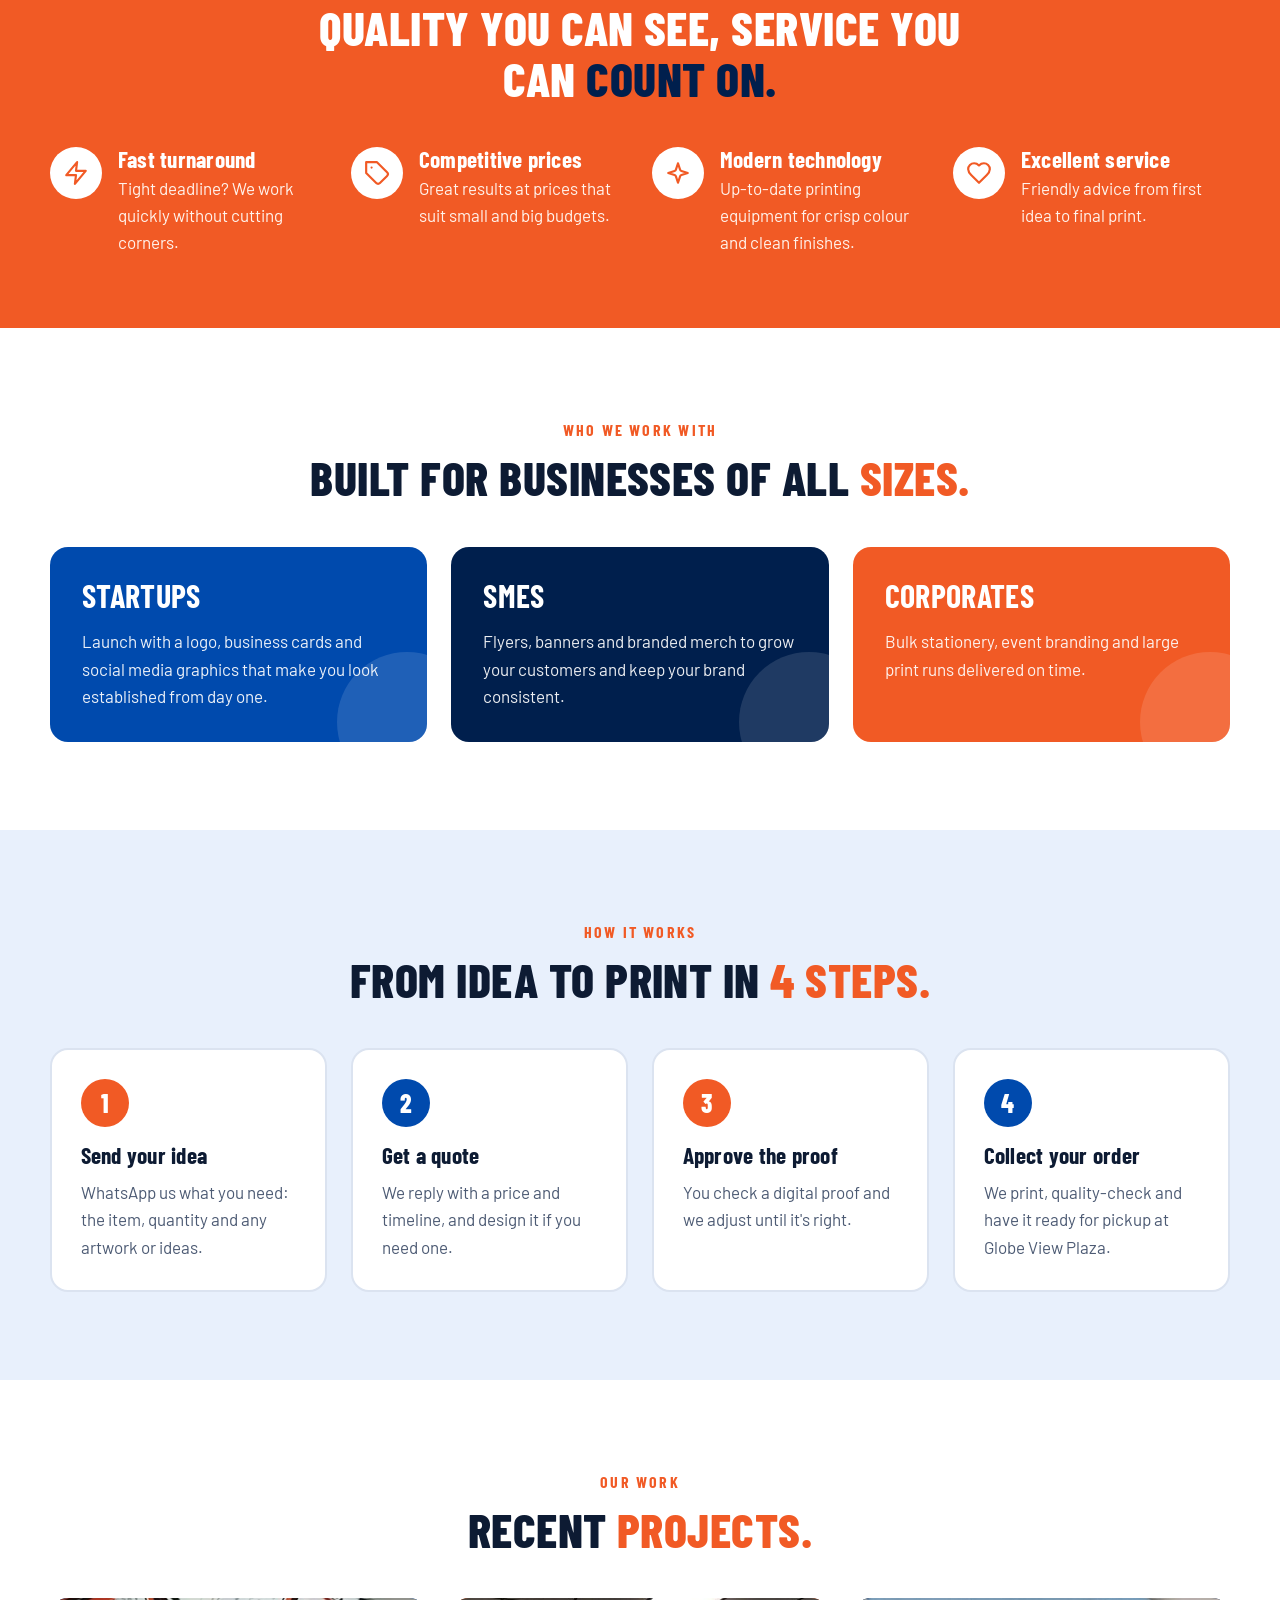
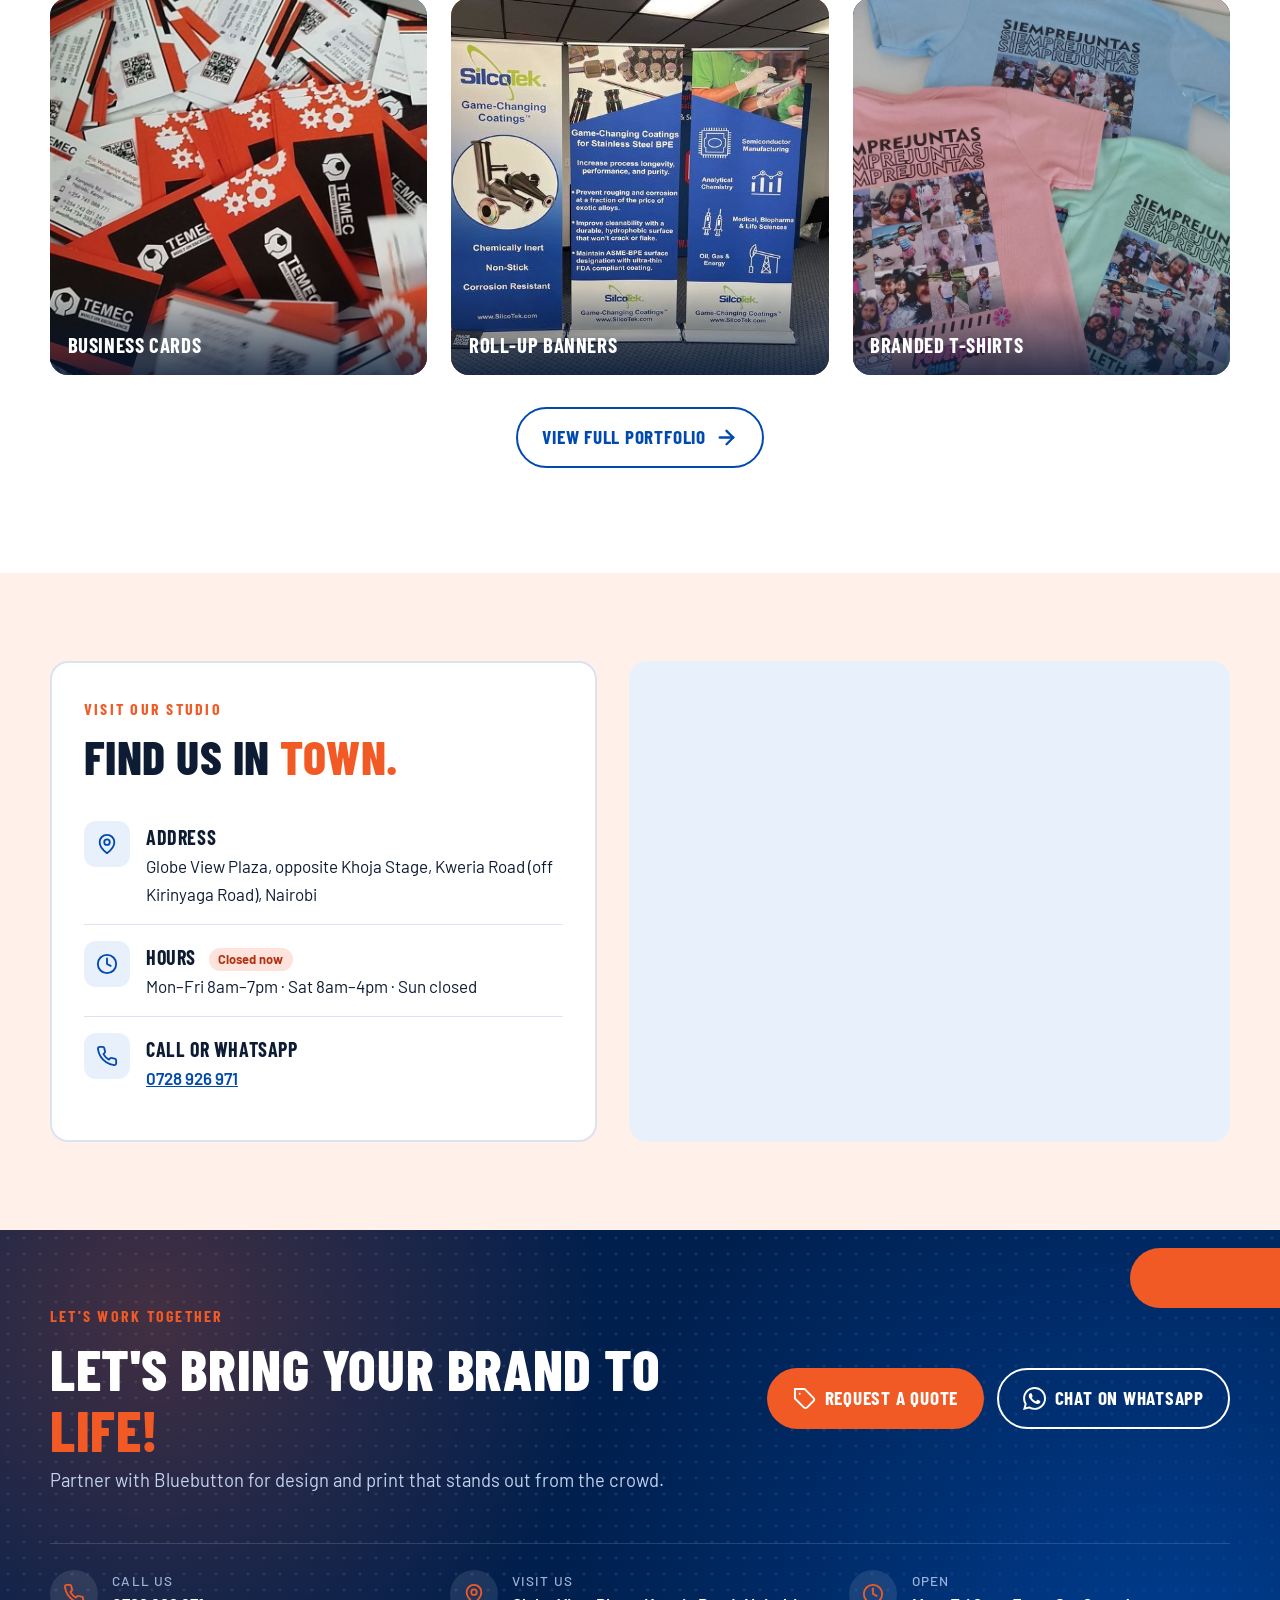
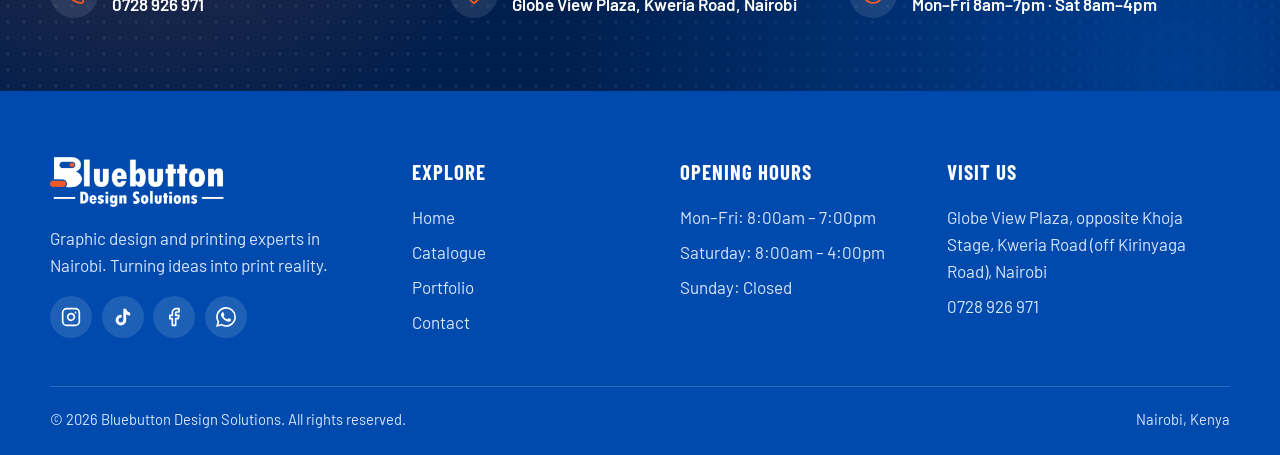
==== commit bbd1dd24: "Add real photos to the home page showcase and portfolio Home showcase cards now use the owner's phot" ====
--- a/index.html
+++ b/index.html
@@ -108,12 +108,12 @@
             <p class="sc-sub">Every great print starts with great design.</p>
             <a class="link-arrow" href="catalogue.html#branding">See catalogue <svg class="i" aria-hidden="true"><use href="assets/icons.svg#arrow"/></svg></a>
           </div>
-          <a class="sc-card sc-feature" href="https://wa.me/254728926971?text=Hi%20Bluebutton%2C%20I%27d%20like%20a%20quote%20for%3A%20Brand%20identity%20package" target="_blank" rel="noopener" aria-label="Get a quote for Brand Identity"><img src="assets/showcase/feature-design.svg" alt="" width="500" height="400" loading="lazy"><span class="sc-label">Brand Identity</span><span class="sc-cta"><svg class="i" aria-hidden="true"><use href="assets/icons.svg#whatsapp"/></svg> Get a quote</span></a>
+          <a class="sc-card sc-feature" href="https://wa.me/254728926971?text=Hi%20Bluebutton%2C%20I%27d%20like%20a%20quote%20for%3A%20Brand%20identity%20package" target="_blank" rel="noopener" aria-label="Get a quote for Brand Identity"><img src="assets/home/feature-design.jpg" alt="" width="500" height="400" loading="lazy"><span class="sc-label">Brand Identity</span><span class="sc-cta"><svg class="i" aria-hidden="true"><use href="assets/icons.svg#whatsapp"/></svg> Get a quote</span></a>
           <div class="sc-grid">
-            <a class="sc-card" href="https://wa.me/254728926971?text=Hi%20Bluebutton%2C%20I%27d%20like%20a%20quote%20for%3A%20Logo%20Design" target="_blank" rel="noopener" aria-label="Get a quote for Logo Design"><img src="assets/showcase/logo-design.svg" alt="" width="400" height="500" loading="lazy"><span class="sc-label">Logo Design</span><span class="sc-cta"><svg class="i" aria-hidden="true"><use href="assets/icons.svg#whatsapp"/></svg> Get a quote</span></a>
-            <a class="sc-card" href="https://wa.me/254728926971?text=Hi%20Bluebutton%2C%20I%27d%20like%20a%20quote%20for%3A%20Social%20Media%20Graphics" target="_blank" rel="noopener" aria-label="Get a quote for Social Media Graphics"><img src="assets/showcase/social-media.svg" alt="" width="400" height="500" loading="lazy"><span class="sc-label">Social Media Graphics</span><span class="sc-cta"><svg class="i" aria-hidden="true"><use href="assets/icons.svg#whatsapp"/></svg> Get a quote</span></a>
-            <a class="sc-card" href="https://wa.me/254728926971?text=Hi%20Bluebutton%2C%20I%27d%20like%20a%20quote%20for%3A%20Corporate%20Stationery" target="_blank" rel="noopener" aria-label="Get a quote for Corporate Stationery"><img src="assets/showcase/stationery-design.svg" alt="" width="400" height="500" loading="lazy"><span class="sc-label">Corporate Stationery</span><span class="sc-cta"><svg class="i" aria-hidden="true"><use href="assets/icons.svg#whatsapp"/></svg> Get a quote</span></a>
-            <a class="sc-card" href="https://wa.me/254728926971?text=Hi%20Bluebutton%2C%20I%27d%20like%20a%20quote%20for%3A%20Flyer%20and%20Poster%20Design" target="_blank" rel="noopener" aria-label="Get a quote for Flyer &amp; Poster Design"><img src="assets/showcase/flyer-design.svg" alt="" width="400" height="500" loading="lazy"><span class="sc-label">Flyer &amp; Poster Design</span><span class="sc-cta"><svg class="i" aria-hidden="true"><use href="assets/icons.svg#whatsapp"/></svg> Get a quote</span></a>
+            <a class="sc-card" href="https://wa.me/254728926971?text=Hi%20Bluebutton%2C%20I%27d%20like%20a%20quote%20for%3A%20Logo%20Design" target="_blank" rel="noopener" aria-label="Get a quote for Logo Design"><img src="assets/home/logo-design.jpg" alt="" width="400" height="500" loading="lazy"><span class="sc-label">Logo Design</span><span class="sc-cta"><svg class="i" aria-hidden="true"><use href="assets/icons.svg#whatsapp"/></svg> Get a quote</span></a>
+            <a class="sc-card" href="https://wa.me/254728926971?text=Hi%20Bluebutton%2C%20I%27d%20like%20a%20quote%20for%3A%20Social%20Media%20Graphics" target="_blank" rel="noopener" aria-label="Get a quote for Social Media Graphics"><img src="assets/home/social-media.jpg" alt="" width="400" height="500" loading="lazy"><span class="sc-label">Social Media Graphics</span><span class="sc-cta"><svg class="i" aria-hidden="true"><use href="assets/icons.svg#whatsapp"/></svg> Get a quote</span></a>
+            <a class="sc-card" href="https://wa.me/254728926971?text=Hi%20Bluebutton%2C%20I%27d%20like%20a%20quote%20for%3A%20Corporate%20Stationery" target="_blank" rel="noopener" aria-label="Get a quote for Corporate Stationery"><img src="assets/home/stationery-design.jpg" alt="" width="400" height="500" loading="lazy"><span class="sc-label">Corporate Stationery</span><span class="sc-cta"><svg class="i" aria-hidden="true"><use href="assets/icons.svg#whatsapp"/></svg> Get a quote</span></a>
+            <a class="sc-card" href="https://wa.me/254728926971?text=Hi%20Bluebutton%2C%20I%27d%20like%20a%20quote%20for%3A%20Flyer%20and%20Poster%20Design" target="_blank" rel="noopener" aria-label="Get a quote for Flyer &amp; Poster Design"><img src="assets/home/flyer-design.jpg" alt="" width="400" height="500" loading="lazy"><img class="alt" src="assets/home/flyer-design-2.jpg" alt="" width="400" height="500" loading="lazy"><span class="sc-label">Flyer &amp; Poster Design</span><span class="sc-cta"><svg class="i" aria-hidden="true"><use href="assets/icons.svg#whatsapp"/></svg> Get a quote</span></a>
           </div>
         </div>
         <div class="sc-block flip" id="sc-printing">
@@ -125,12 +125,12 @@
             <p class="sc-sub">Short runs and bulk orders alike.</p>
             <a class="link-arrow" href="catalogue.html#production">See catalogue <svg class="i" aria-hidden="true"><use href="assets/icons.svg#arrow"/></svg></a>
           </div>
-          <a class="sc-card sc-feature" href="https://wa.me/254728926971?text=Hi%20Bluebutton%2C%20I%27d%20like%20a%20quote%20for%3A%20Printing" target="_blank" rel="noopener" aria-label="Get a quote for Digital &amp; Offset Printing"><img src="assets/showcase/feature-printing.svg" alt="" width="500" height="400" loading="lazy"><span class="sc-label">Digital &amp; Offset Printing</span><span class="sc-cta"><svg class="i" aria-hidden="true"><use href="assets/icons.svg#whatsapp"/></svg> Get a quote</span></a>
+          <a class="sc-card sc-feature" href="https://wa.me/254728926971?text=Hi%20Bluebutton%2C%20I%27d%20like%20a%20quote%20for%3A%20Printing" target="_blank" rel="noopener" aria-label="Get a quote for Digital &amp; Offset Printing"><img src="assets/home/feature-printing.jpg" alt="" width="500" height="400" loading="lazy"><span class="sc-label">Digital &amp; Offset Printing</span><span class="sc-cta"><svg class="i" aria-hidden="true"><use href="assets/icons.svg#whatsapp"/></svg> Get a quote</span></a>
           <div class="sc-grid">
-            <a class="sc-card" href="https://wa.me/254728926971?text=Hi%20Bluebutton%2C%20I%27d%20like%20a%20quote%20for%3A%20Business%20Cards" target="_blank" rel="noopener" aria-label="Get a quote for Business Cards"><img src="assets/showcase/business-cards.svg" alt="" width="400" height="500" loading="lazy"><span class="sc-label">Business Cards</span><span class="sc-cta"><svg class="i" aria-hidden="true"><use href="assets/icons.svg#whatsapp"/></svg> Get a quote</span></a>
-            <a class="sc-card" href="https://wa.me/254728926971?text=Hi%20Bluebutton%2C%20I%27d%20like%20a%20quote%20for%3A%20Flyers" target="_blank" rel="noopener" aria-label="Get a quote for Flyers"><img src="assets/showcase/flyers.svg" alt="" width="400" height="500" loading="lazy"><span class="sc-label">Flyers</span><span class="sc-cta"><svg class="i" aria-hidden="true"><use href="assets/icons.svg#whatsapp"/></svg> Get a quote</span></a>
-            <a class="sc-card" href="https://wa.me/254728926971?text=Hi%20Bluebutton%2C%20I%27d%20like%20a%20quote%20for%3A%20Brochures" target="_blank" rel="noopener" aria-label="Get a quote for Brochures"><img src="assets/showcase/brochures.svg" alt="" width="400" height="500" loading="lazy"><span class="sc-label">Brochures</span><span class="sc-cta"><svg class="i" aria-hidden="true"><use href="assets/icons.svg#whatsapp"/></svg> Get a quote</span></a>
-            <a class="sc-card" href="https://wa.me/254728926971?text=Hi%20Bluebutton%2C%20I%27d%20like%20a%20quote%20for%3A%20Stickers%20and%20Labels" target="_blank" rel="noopener" aria-label="Get a quote for Stickers &amp; Labels"><img src="assets/showcase/stickers.svg" alt="" width="400" height="500" loading="lazy"><span class="sc-label">Stickers &amp; Labels</span><span class="sc-cta"><svg class="i" aria-hidden="true"><use href="assets/icons.svg#whatsapp"/></svg> Get a quote</span></a>
+            <a class="sc-card" href="https://wa.me/254728926971?text=Hi%20Bluebutton%2C%20I%27d%20like%20a%20quote%20for%3A%20Business%20Cards" target="_blank" rel="noopener" aria-label="Get a quote for Business Cards"><img src="assets/home/business-cards.jpg" alt="" width="400" height="500" loading="lazy"><img class="alt" src="assets/home/business-cards-2.jpg" alt="" width="400" height="500" loading="lazy"><span class="sc-label">Business Cards</span><span class="sc-cta"><svg class="i" aria-hidden="true"><use href="assets/icons.svg#whatsapp"/></svg> Get a quote</span></a>
+            <a class="sc-card" href="https://wa.me/254728926971?text=Hi%20Bluebutton%2C%20I%27d%20like%20a%20quote%20for%3A%20Flyers" target="_blank" rel="noopener" aria-label="Get a quote for Flyers"><img src="assets/home/flyers.jpg" alt="" width="400" height="500" loading="lazy"><img class="alt" src="assets/home/flyers-2.jpg" alt="" width="400" height="500" loading="lazy"><span class="sc-label">Flyers</span><span class="sc-cta"><svg class="i" aria-hidden="true"><use href="assets/icons.svg#whatsapp"/></svg> Get a quote</span></a>
+            <a class="sc-card" href="https://wa.me/254728926971?text=Hi%20Bluebutton%2C%20I%27d%20like%20a%20quote%20for%3A%20Brochures" target="_blank" rel="noopener" aria-label="Get a quote for Brochures"><img src="assets/home/brochures.jpg" alt="" width="400" height="500" loading="lazy"><img class="alt" src="assets/home/brochures-2.jpg" alt="" width="400" height="500" loading="lazy"><span class="sc-label">Brochures</span><span class="sc-cta"><svg class="i" aria-hidden="true"><use href="assets/icons.svg#whatsapp"/></svg> Get a quote</span></a>
+            <a class="sc-card" href="https://wa.me/254728926971?text=Hi%20Bluebutton%2C%20I%27d%20like%20a%20quote%20for%3A%20Stickers%20and%20Labels" target="_blank" rel="noopener" aria-label="Get a quote for Stickers &amp; Labels"><img src="assets/home/stickers.jpg" alt="" width="400" height="500" loading="lazy"><img class="alt" src="assets/home/stickers-2.jpg" alt="" width="400" height="500" loading="lazy"><span class="sc-label">Stickers &amp; Labels</span><span class="sc-cta"><svg class="i" aria-hidden="true"><use href="assets/icons.svg#whatsapp"/></svg> Get a quote</span></a>
           </div>
         </div>
         <div class="sc-block" id="sc-large-format">
@@ -142,12 +142,12 @@
             <p class="sc-sub">Indoor or outdoor, built to last.</p>
             <a class="link-arrow" href="catalogue.html#production">See catalogue <svg class="i" aria-hidden="true"><use href="assets/icons.svg#arrow"/></svg></a>
           </div>
-          <a class="sc-card sc-feature" href="https://wa.me/254728926971?text=Hi%20Bluebutton%2C%20I%27d%20like%20a%20quote%20for%3A%20Large%20format%20printing" target="_blank" rel="noopener" aria-label="Get a quote for Large Format Printing"><img src="assets/showcase/feature-large.svg" alt="" width="500" height="400" loading="lazy"><span class="sc-label">Large Format Printing</span><span class="sc-cta"><svg class="i" aria-hidden="true"><use href="assets/icons.svg#whatsapp"/></svg> Get a quote</span></a>
+          <a class="sc-card sc-feature" href="https://wa.me/254728926971?text=Hi%20Bluebutton%2C%20I%27d%20like%20a%20quote%20for%3A%20Large%20format%20printing" target="_blank" rel="noopener" aria-label="Get a quote for Large Format Printing"><img src="assets/home/feature-large.jpg" alt="" width="500" height="400" loading="lazy"><img class="alt" src="assets/home/feature-large-2.jpg" alt="" width="500" height="400" loading="lazy"><span class="sc-label">Large Format Printing</span><span class="sc-cta"><svg class="i" aria-hidden="true"><use href="assets/icons.svg#whatsapp"/></svg> Get a quote</span></a>
           <div class="sc-grid">
-            <a class="sc-card" href="https://wa.me/254728926971?text=Hi%20Bluebutton%2C%20I%27d%20like%20a%20quote%20for%3A%20Roll-up%20Banners" target="_blank" rel="noopener" aria-label="Get a quote for Roll-up Banners"><img src="assets/showcase/rollup.svg" alt="" width="400" height="500" loading="lazy"><span class="sc-label">Roll-up Banners</span><span class="sc-cta"><svg class="i" aria-hidden="true"><use href="assets/icons.svg#whatsapp"/></svg> Get a quote</span></a>
-            <a class="sc-card" href="https://wa.me/254728926971?text=Hi%20Bluebutton%2C%20I%27d%20like%20a%20quote%20for%3A%20Flex%20Banners" target="_blank" rel="noopener" aria-label="Get a quote for Flex Banners"><img src="assets/showcase/flex.svg" alt="" width="400" height="500" loading="lazy"><span class="sc-label">Flex Banners</span><span class="sc-cta"><svg class="i" aria-hidden="true"><use href="assets/icons.svg#whatsapp"/></svg> Get a quote</span></a>
-            <a class="sc-card" href="https://wa.me/254728926971?text=Hi%20Bluebutton%2C%20I%27d%20like%20a%20quote%20for%3A%20Mesh%20Banners" target="_blank" rel="noopener" aria-label="Get a quote for Mesh Banners"><img src="assets/showcase/mesh.svg" alt="" width="400" height="500" loading="lazy"><span class="sc-label">Mesh Banners</span><span class="sc-cta"><svg class="i" aria-hidden="true"><use href="assets/icons.svg#whatsapp"/></svg> Get a quote</span></a>
-            <a class="sc-card" href="https://wa.me/254728926971?text=Hi%20Bluebutton%2C%20I%27d%20like%20a%20quote%20for%3A%20Posters" target="_blank" rel="noopener" aria-label="Get a quote for Posters"><img src="assets/showcase/posters.svg" alt="" width="400" height="500" loading="lazy"><span class="sc-label">Posters</span><span class="sc-cta"><svg class="i" aria-hidden="true"><use href="assets/icons.svg#whatsapp"/></svg> Get a quote</span></a>
+            <a class="sc-card" href="https://wa.me/254728926971?text=Hi%20Bluebutton%2C%20I%27d%20like%20a%20quote%20for%3A%20Roll-up%20Banners" target="_blank" rel="noopener" aria-label="Get a quote for Roll-up Banners"><img src="assets/home/rollup.jpg" alt="" width="400" height="500" loading="lazy"><span class="sc-label">Roll-up Banners</span><span class="sc-cta"><svg class="i" aria-hidden="true"><use href="assets/icons.svg#whatsapp"/></svg> Get a quote</span></a>
+            <a class="sc-card" href="https://wa.me/254728926971?text=Hi%20Bluebutton%2C%20I%27d%20like%20a%20quote%20for%3A%20Flex%20Banners" target="_blank" rel="noopener" aria-label="Get a quote for Flex Banners"><img src="assets/home/flex.jpg" alt="" width="400" height="500" loading="lazy"><span class="sc-label">Flex Banners</span><span class="sc-cta"><svg class="i" aria-hidden="true"><use href="assets/icons.svg#whatsapp"/></svg> Get a quote</span></a>
+            <a class="sc-card" href="https://wa.me/254728926971?text=Hi%20Bluebutton%2C%20I%27d%20like%20a%20quote%20for%3A%20Mesh%20Banners" target="_blank" rel="noopener" aria-label="Get a quote for Mesh Banners"><img src="assets/home/mesh.jpg" alt="" width="400" height="500" loading="lazy"><span class="sc-label">Mesh Banners</span><span class="sc-cta"><svg class="i" aria-hidden="true"><use href="assets/icons.svg#whatsapp"/></svg> Get a quote</span></a>
+            <a class="sc-card" href="https://wa.me/254728926971?text=Hi%20Bluebutton%2C%20I%27d%20like%20a%20quote%20for%3A%20Posters" target="_blank" rel="noopener" aria-label="Get a quote for Posters"><img src="assets/home/posters.jpg" alt="" width="400" height="500" loading="lazy"><span class="sc-label">Posters</span><span class="sc-cta"><svg class="i" aria-hidden="true"><use href="assets/icons.svg#whatsapp"/></svg> Get a quote</span></a>
           </div>
         </div>
         <div class="sc-block flip" id="sc-merch">
@@ -159,12 +159,12 @@
             <p class="sc-sub">Perfect for staff, events and giveaways.</p>
             <a class="link-arrow" href="catalogue.html#branding">See catalogue <svg class="i" aria-hidden="true"><use href="assets/icons.svg#arrow"/></svg></a>
           </div>
-          <a class="sc-card sc-feature" href="https://wa.me/254728926971?text=Hi%20Bluebutton%2C%20I%27d%20like%20a%20quote%20for%3A%20Branded%20merchandise" target="_blank" rel="noopener" aria-label="Get a quote for Branded Merchandise"><img src="assets/showcase/feature-merch.svg" alt="" width="500" height="400" loading="lazy"><span class="sc-label">Branded Merchandise</span><span class="sc-cta"><svg class="i" aria-hidden="true"><use href="assets/icons.svg#whatsapp"/></svg> Get a quote</span></a>
+          <a class="sc-card sc-feature" href="https://wa.me/254728926971?text=Hi%20Bluebutton%2C%20I%27d%20like%20a%20quote%20for%3A%20Branded%20merchandise" target="_blank" rel="noopener" aria-label="Get a quote for Branded Merchandise"><img src="assets/home/feature-merch.jpg" alt="" width="500" height="400" loading="lazy"><span class="sc-label">Branded Merchandise</span><span class="sc-cta"><svg class="i" aria-hidden="true"><use href="assets/icons.svg#whatsapp"/></svg> Get a quote</span></a>
           <div class="sc-grid">
-            <a class="sc-card" href="https://wa.me/254728926971?text=Hi%20Bluebutton%2C%20I%27d%20like%20a%20quote%20for%3A%20T-shirts" target="_blank" rel="noopener" aria-label="Get a quote for T-shirts"><img src="assets/showcase/tshirt.svg" alt="" width="400" height="500" loading="lazy"><span class="sc-label">T-shirts</span><span class="sc-cta"><svg class="i" aria-hidden="true"><use href="assets/icons.svg#whatsapp"/></svg> Get a quote</span></a>
-            <a class="sc-card" href="https://wa.me/254728926971?text=Hi%20Bluebutton%2C%20I%27d%20like%20a%20quote%20for%3A%20Hoodies" target="_blank" rel="noopener" aria-label="Get a quote for Hoodies"><img src="assets/showcase/hoodie.svg" alt="" width="400" height="500" loading="lazy"><span class="sc-label">Hoodies</span><span class="sc-cta"><svg class="i" aria-hidden="true"><use href="assets/icons.svg#whatsapp"/></svg> Get a quote</span></a>
-            <a class="sc-card" href="https://wa.me/254728926971?text=Hi%20Bluebutton%2C%20I%27d%20like%20a%20quote%20for%3A%20Caps" target="_blank" rel="noopener" aria-label="Get a quote for Caps"><img src="assets/showcase/cap.svg" alt="" width="400" height="500" loading="lazy"><span class="sc-label">Caps</span><span class="sc-cta"><svg class="i" aria-hidden="true"><use href="assets/icons.svg#whatsapp"/></svg> Get a quote</span></a>
-            <a class="sc-card" href="https://wa.me/254728926971?text=Hi%20Bluebutton%2C%20I%27d%20like%20a%20quote%20for%3A%20Mugs" target="_blank" rel="noopener" aria-label="Get a quote for Mugs"><img src="assets/showcase/mug.svg" alt="" width="400" height="500" loading="lazy"><span class="sc-label">Mugs</span><span class="sc-cta"><svg class="i" aria-hidden="true"><use href="assets/icons.svg#whatsapp"/></svg> Get a quote</span></a>
+            <a class="sc-card" href="https://wa.me/254728926971?text=Hi%20Bluebutton%2C%20I%27d%20like%20a%20quote%20for%3A%20T-shirts" target="_blank" rel="noopener" aria-label="Get a quote for T-shirts"><img src="assets/home/tshirt.jpg" alt="" width="400" height="500" loading="lazy"><span class="sc-label">T-shirts</span><span class="sc-cta"><svg class="i" aria-hidden="true"><use href="assets/icons.svg#whatsapp"/></svg> Get a quote</span></a>
+            <a class="sc-card" href="https://wa.me/254728926971?text=Hi%20Bluebutton%2C%20I%27d%20like%20a%20quote%20for%3A%20Hoodies" target="_blank" rel="noopener" aria-label="Get a quote for Hoodies"><img src="assets/home/hoodie.jpg" alt="" width="400" height="500" loading="lazy"><span class="sc-label">Hoodies</span><span class="sc-cta"><svg class="i" aria-hidden="true"><use href="assets/icons.svg#whatsapp"/></svg> Get a quote</span></a>
+            <a class="sc-card" href="https://wa.me/254728926971?text=Hi%20Bluebutton%2C%20I%27d%20like%20a%20quote%20for%3A%20Caps" target="_blank" rel="noopener" aria-label="Get a quote for Caps"><img src="assets/home/cap.jpg" alt="" width="400" height="500" loading="lazy"><span class="sc-label">Caps</span><span class="sc-cta"><svg class="i" aria-hidden="true"><use href="assets/icons.svg#whatsapp"/></svg> Get a quote</span></a>
+            <a class="sc-card" href="https://wa.me/254728926971?text=Hi%20Bluebutton%2C%20I%27d%20like%20a%20quote%20for%3A%20Mugs" target="_blank" rel="noopener" aria-label="Get a quote for Mugs"><img src="assets/home/mug.jpg" alt="" width="400" height="500" loading="lazy"><span class="sc-label">Mugs</span><span class="sc-cta"><svg class="i" aria-hidden="true"><use href="assets/icons.svg#whatsapp"/></svg> Get a quote</span></a>
           </div>
         </div>
       </div>
@@ -221,9 +221,9 @@
           <h2>Recent <span class="accent">projects.</span></h2>
         </div>
         <div class="grid g-3">
-          <figure class="tile t-blue"><div class="ph"><svg class="i" aria-hidden="true"><use href="assets/icons.svg#image"/></svg></div><figcaption>Business cards</figcaption></figure>
-          <figure class="tile t-orange"><div class="ph"><svg class="i" aria-hidden="true"><use href="assets/icons.svg#image"/></svg></div><figcaption>Roll-up banners</figcaption></figure>
-          <figure class="tile t-deep"><div class="ph"><svg class="i" aria-hidden="true"><use href="assets/icons.svg#image"/></svg></div><figcaption>Branded T-shirts</figcaption></figure>
+          <figure class="tile t-blue"><img src="assets/work/business-cards.jpg" alt="Business cards printed by Bluebutton" loading="lazy" width="800" height="800"><figcaption>Business cards</figcaption></figure>
+          <figure class="tile t-orange"><img src="assets/work/rollup-banners.jpg" alt="Roll-up banners printed by Bluebutton" loading="lazy" width="800" height="800"><figcaption>Roll-up banners</figcaption></figure>
+          <figure class="tile t-deep"><img src="assets/work/tshirts.jpg" alt="Branded T-shirts printed by Bluebutton" loading="lazy" width="800" height="800"><figcaption>Branded T-shirts</figcaption></figure>
         </div>
         <p class="center" style="margin-top:2rem"><a href="portfolio.html" class="btn btn-ghost-blue">View full portfolio <svg class="i" aria-hidden="true"><use href="assets/icons.svg#arrow"/></svg></a></p>
       </div>
--- a/styles.css
+++ b/styles.css
@@ -774,3 +774,39 @@
   .cat-card p { margin-bottom: .6rem; font-size: .95rem; }
   .cat-foot { grid-column: 1 / -1; padding-top: .7rem; }
 }
+
+/* Catalogue photos */
+.cat-card { --px: 1.4rem; padding: 0 var(--px) 1.3rem; }
+.cols-3 .cat-card, .cols-5 .cat-card { --px: 1.8rem; padding: 0 var(--px) 1.6rem; }
+.cat-media {
+  position: relative; margin: 0 calc(-1 * var(--px)); aspect-ratio: 4 / 3; overflow: hidden; background: var(--blue-tint);
+}
+.cols-5 .cat-card:nth-child(n+4) .cat-media { aspect-ratio: 2 / 1; }
+.cat-media img { position: absolute; inset: 0; width: 100%; height: 100%; object-fit: cover; transition: transform .8s var(--ease), opacity .6s var(--ease); }
+.cat-media img.alt { opacity: 0; }
+.cat-card:hover .cat-media img { transform: scale(1.06); }
+.cat-card:hover .cat-media.has-alt img.alt { opacity: 1; }
+.cat-media::after { content: ""; position: absolute; inset: 0; background: linear-gradient(to top, rgba(0, 31, 77, .28), transparent 45%); pointer-events: none; }
+.cat-media.ph {
+  display: grid; place-items: center; color: rgba(255, 255, 255, .9);
+  background:
+    radial-gradient(rgba(255, 255, 255, .14) 1.5px, transparent 1.8px) 0 0 / 16px 16px,
+    linear-gradient(135deg, var(--blue) 0%, var(--blue-deep) 100%);
+}
+.cat-grid li:nth-child(even) .cat-media.ph {
+  background:
+    radial-gradient(rgba(255, 255, 255, .16) 1.5px, transparent 1.8px) 0 0 / 16px 16px,
+    linear-gradient(135deg, var(--orange) 0%, var(--orange-dark) 100%);
+}
+.cat-media.ph .i { width: 34%; height: 34%; max-width: 110px; max-height: 110px; opacity: .9; stroke-width: 1.4; transition: transform .6s var(--bounce); }
+.cat-card:hover .cat-media.ph .i { transform: rotate(-8deg) scale(1.08); }
+.cat-media + .cat-ic { position: relative; z-index: 1; margin-top: -27px; border: 3px solid var(--white); box-sizing: content-box; }
+@media (max-width: 600px) {
+  .cat-card, .cols-3 .cat-card, .cols-5 .cat-card { --px: 1.1rem; display: flex; flex-direction: column; padding: 0 var(--px) 1rem; }
+  .cat-card .cat-media + .cat-ic { width: 46px; height: 46px; margin-top: -23px; margin-bottom: .7rem; }
+  .cat-media, .cols-5 .cat-card:nth-child(n+4) .cat-media { aspect-ratio: 16 / 10; }
+}
+
+/* Home showcase: second photo fades in on hover */
+.sc-card img.alt { position: absolute; inset: 0; height: 100%; opacity: 0; transition: opacity .6s var(--ease), transform .8s var(--ease); }
+.sc-card:hover img.alt, .sc-card:focus-visible img.alt { opacity: 1; }
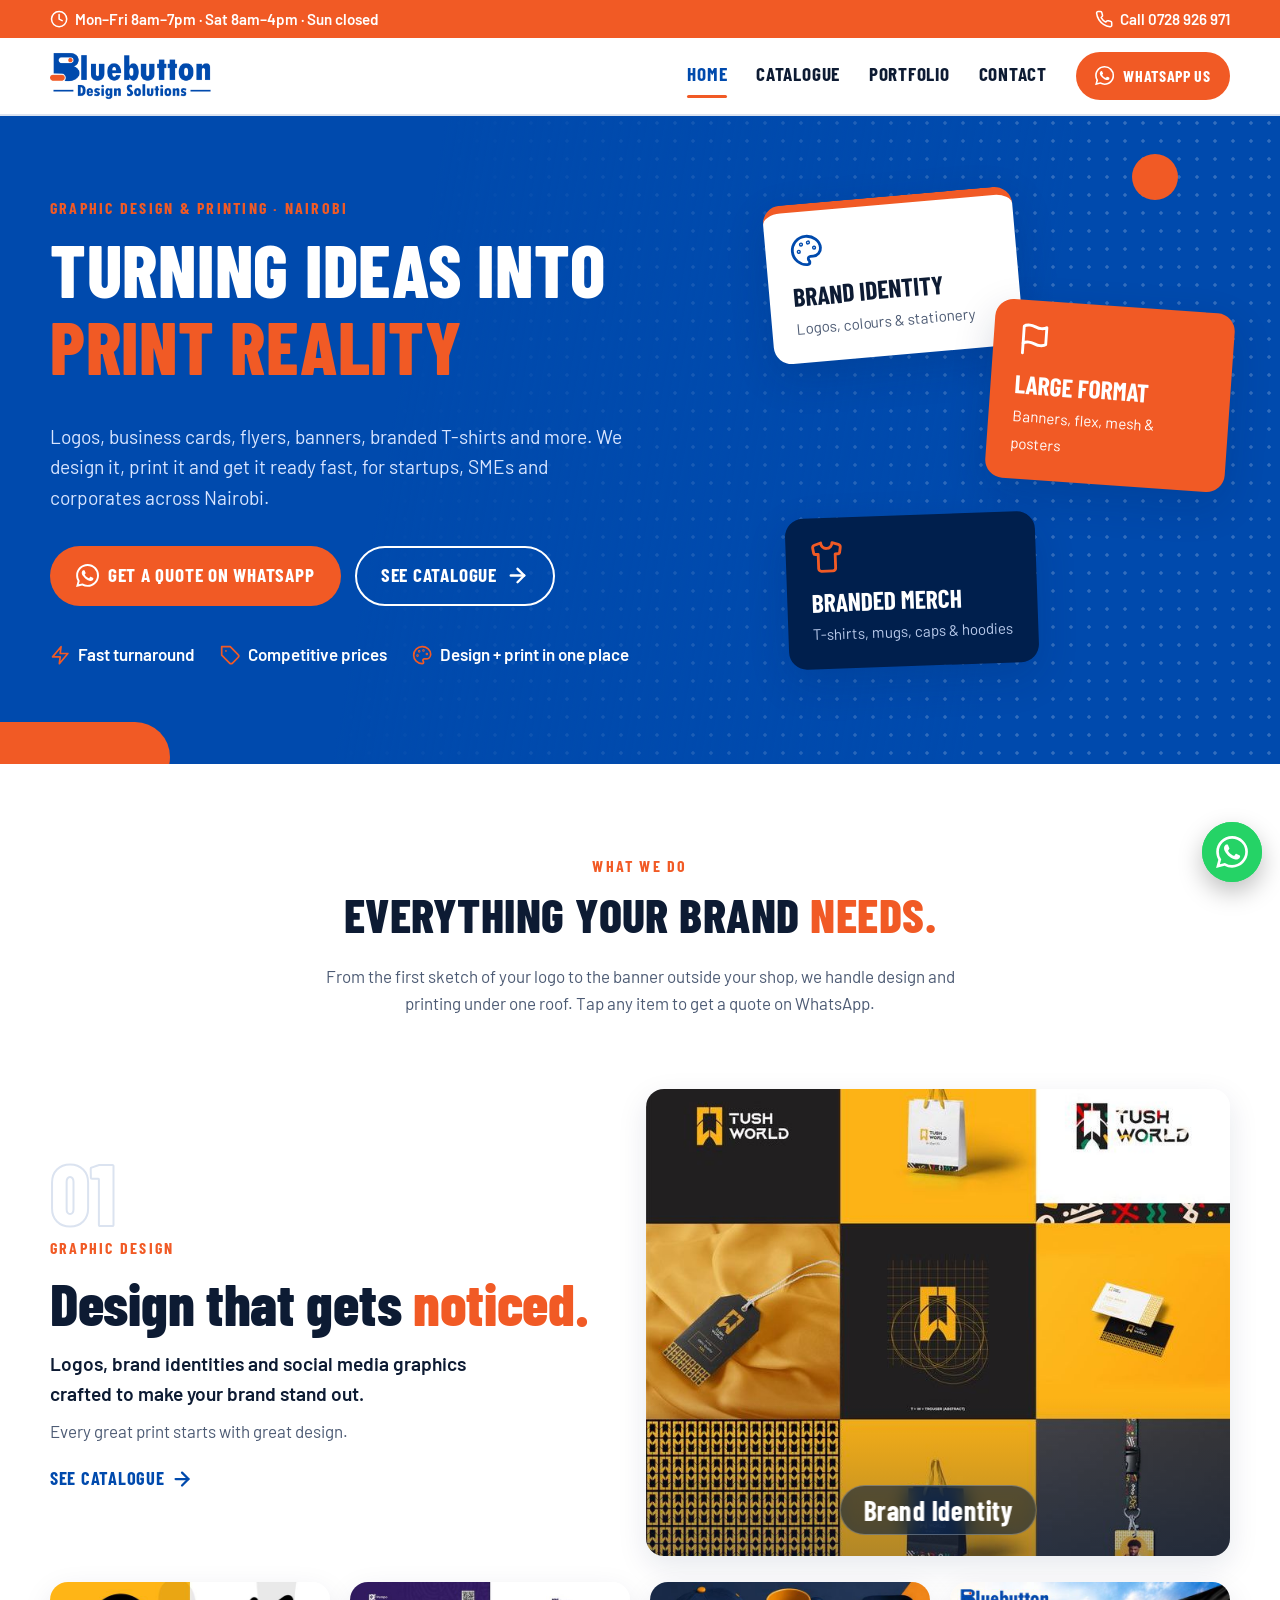
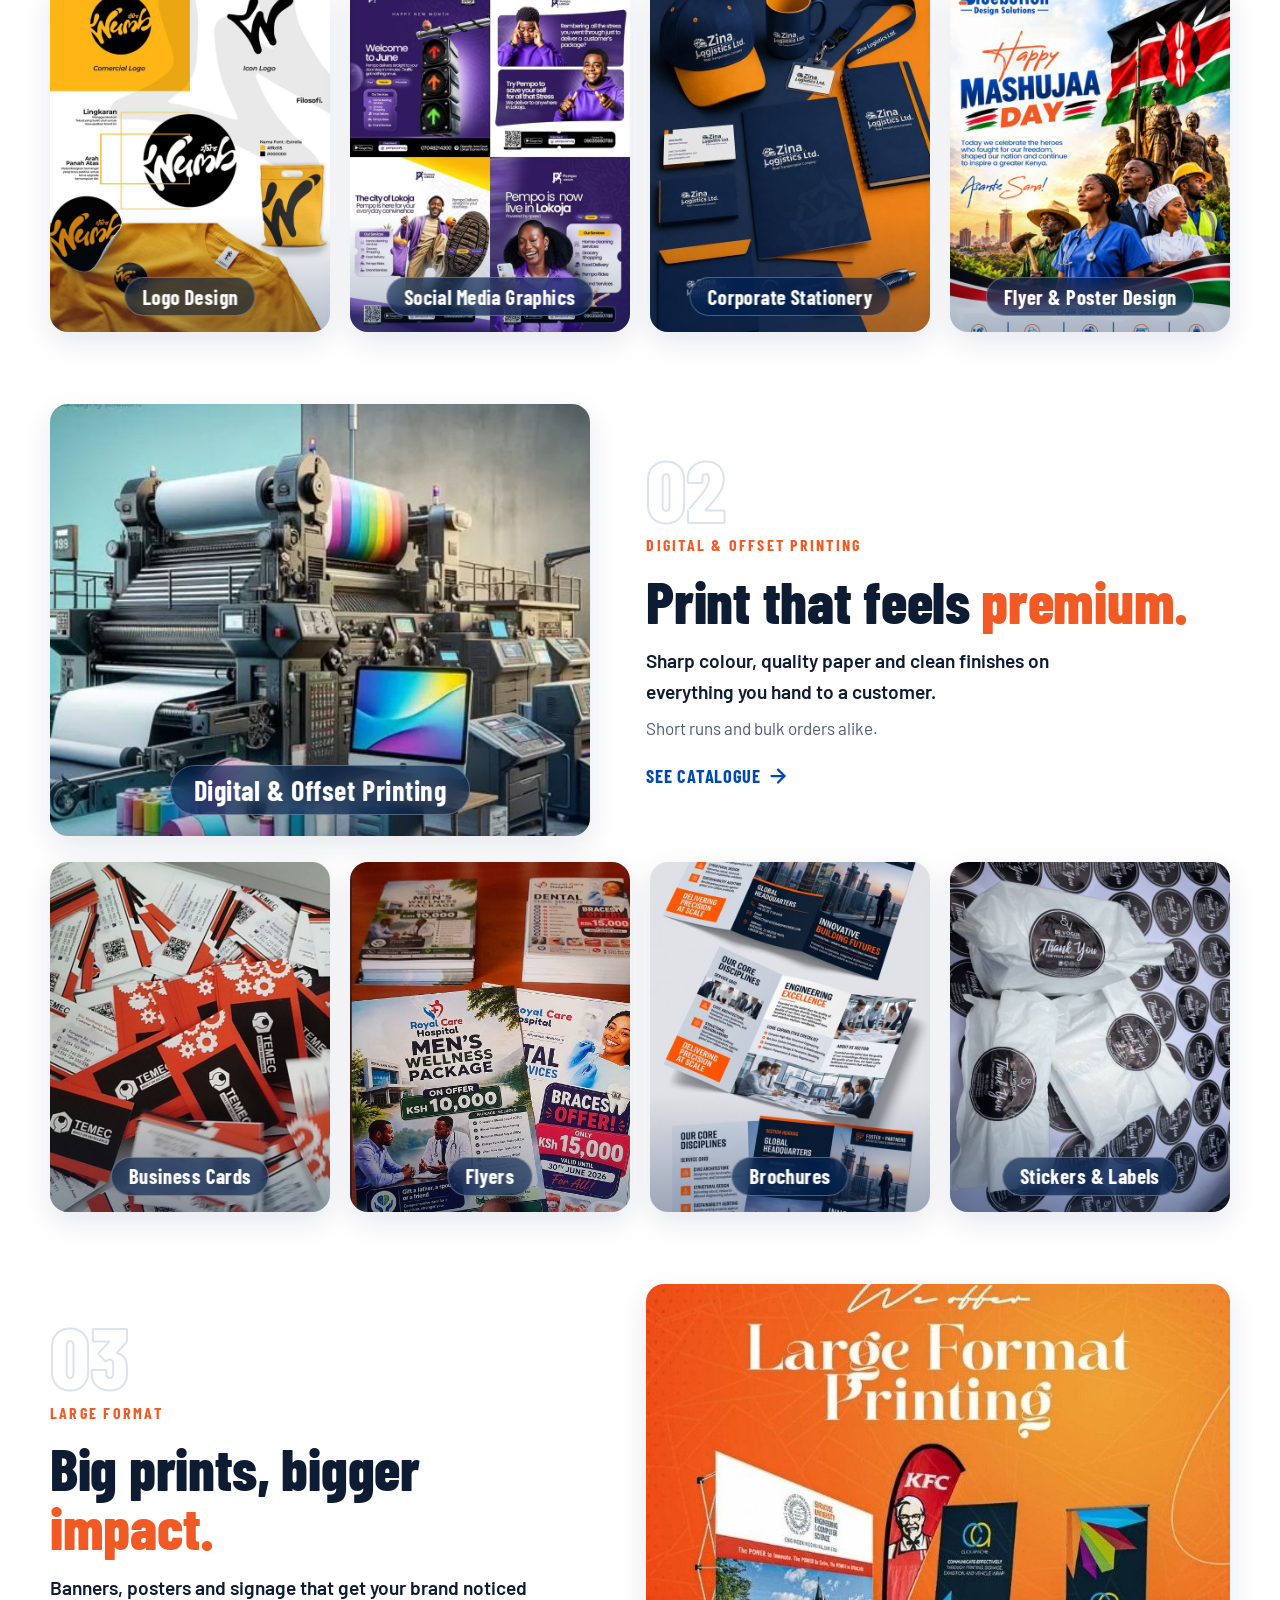
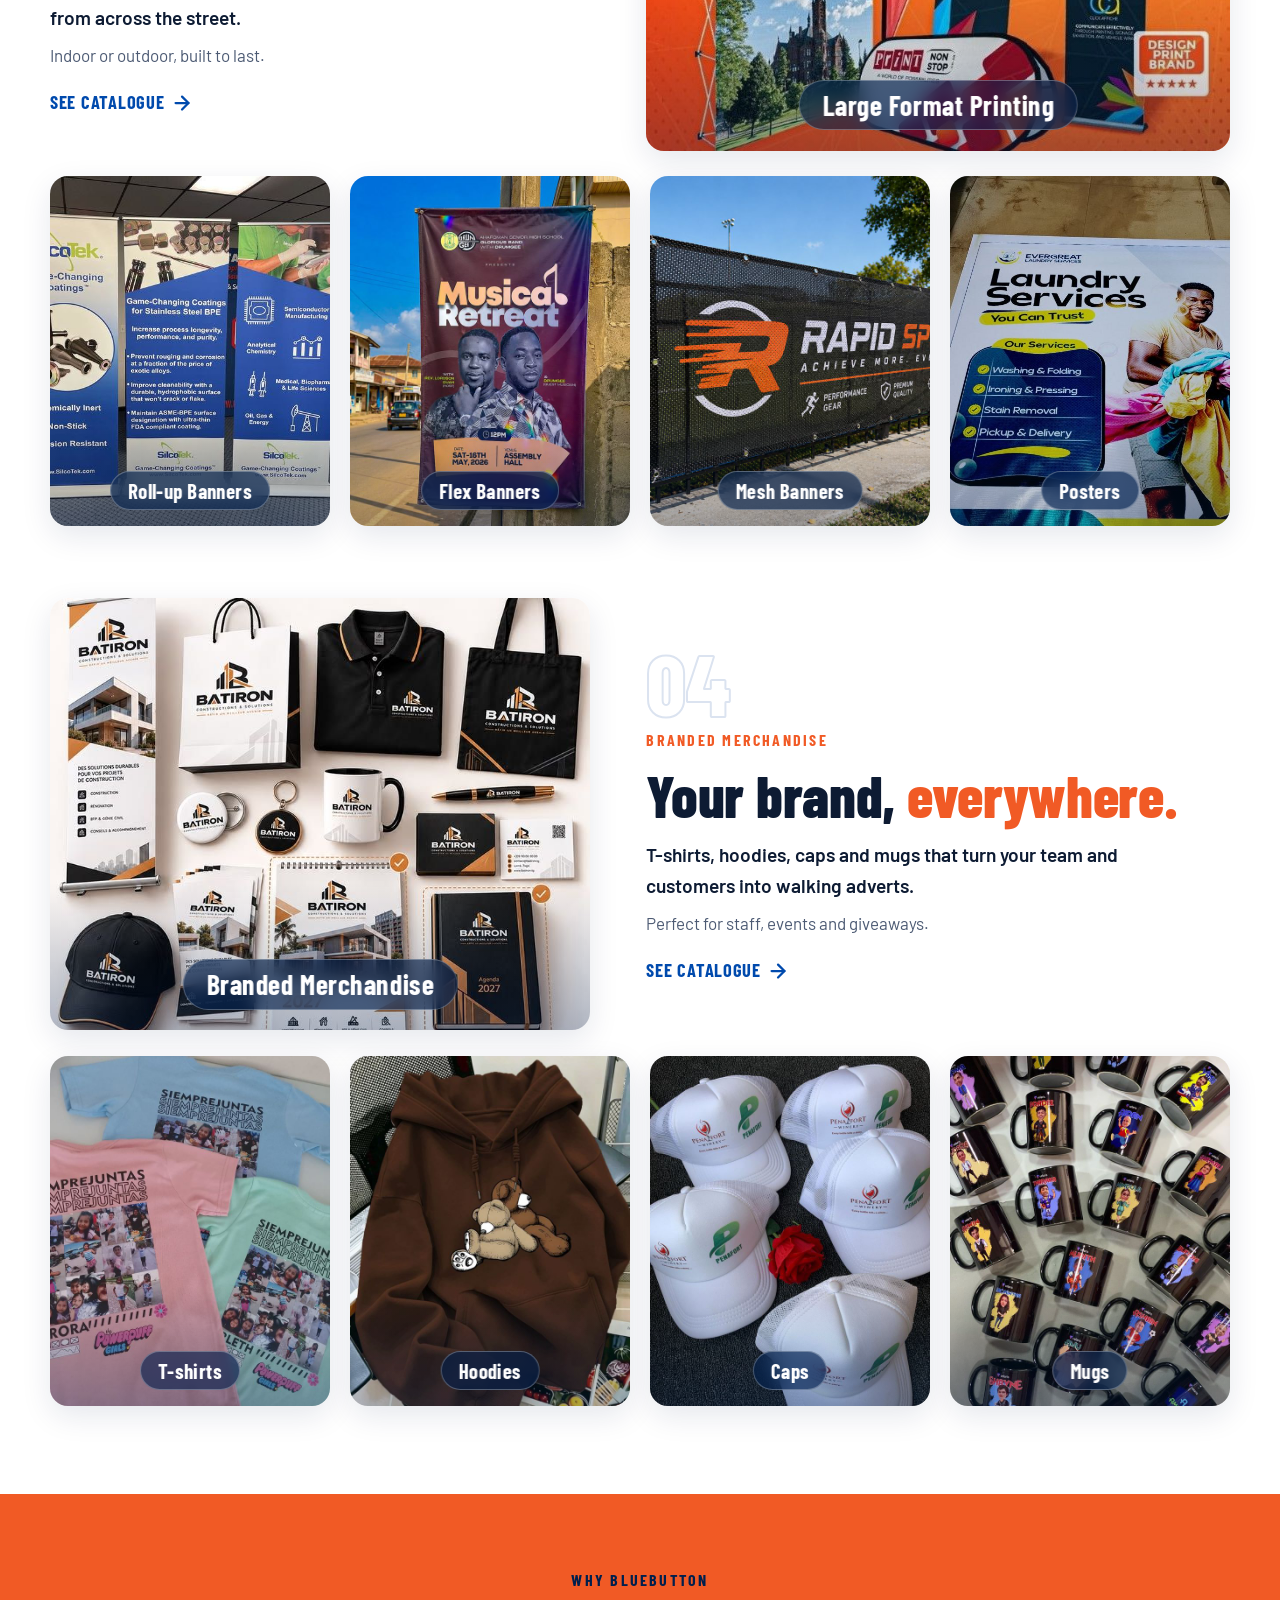
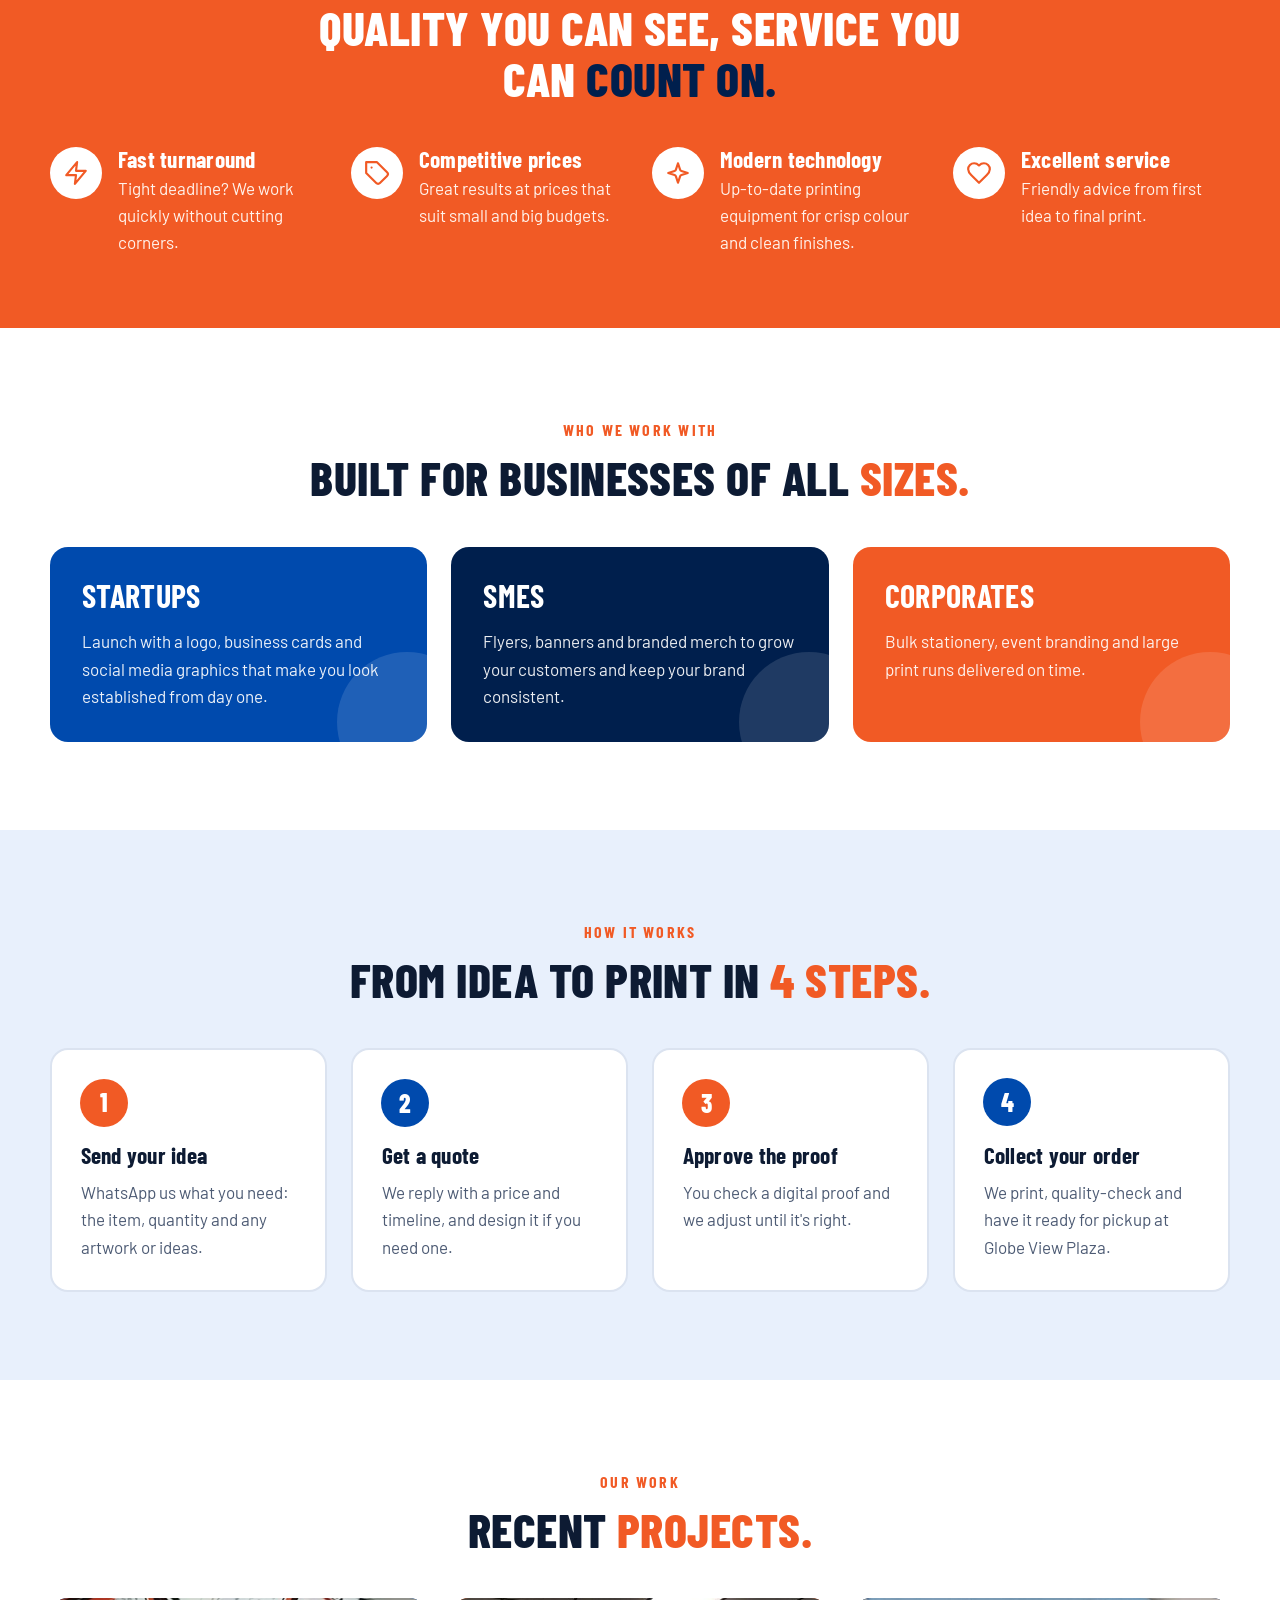
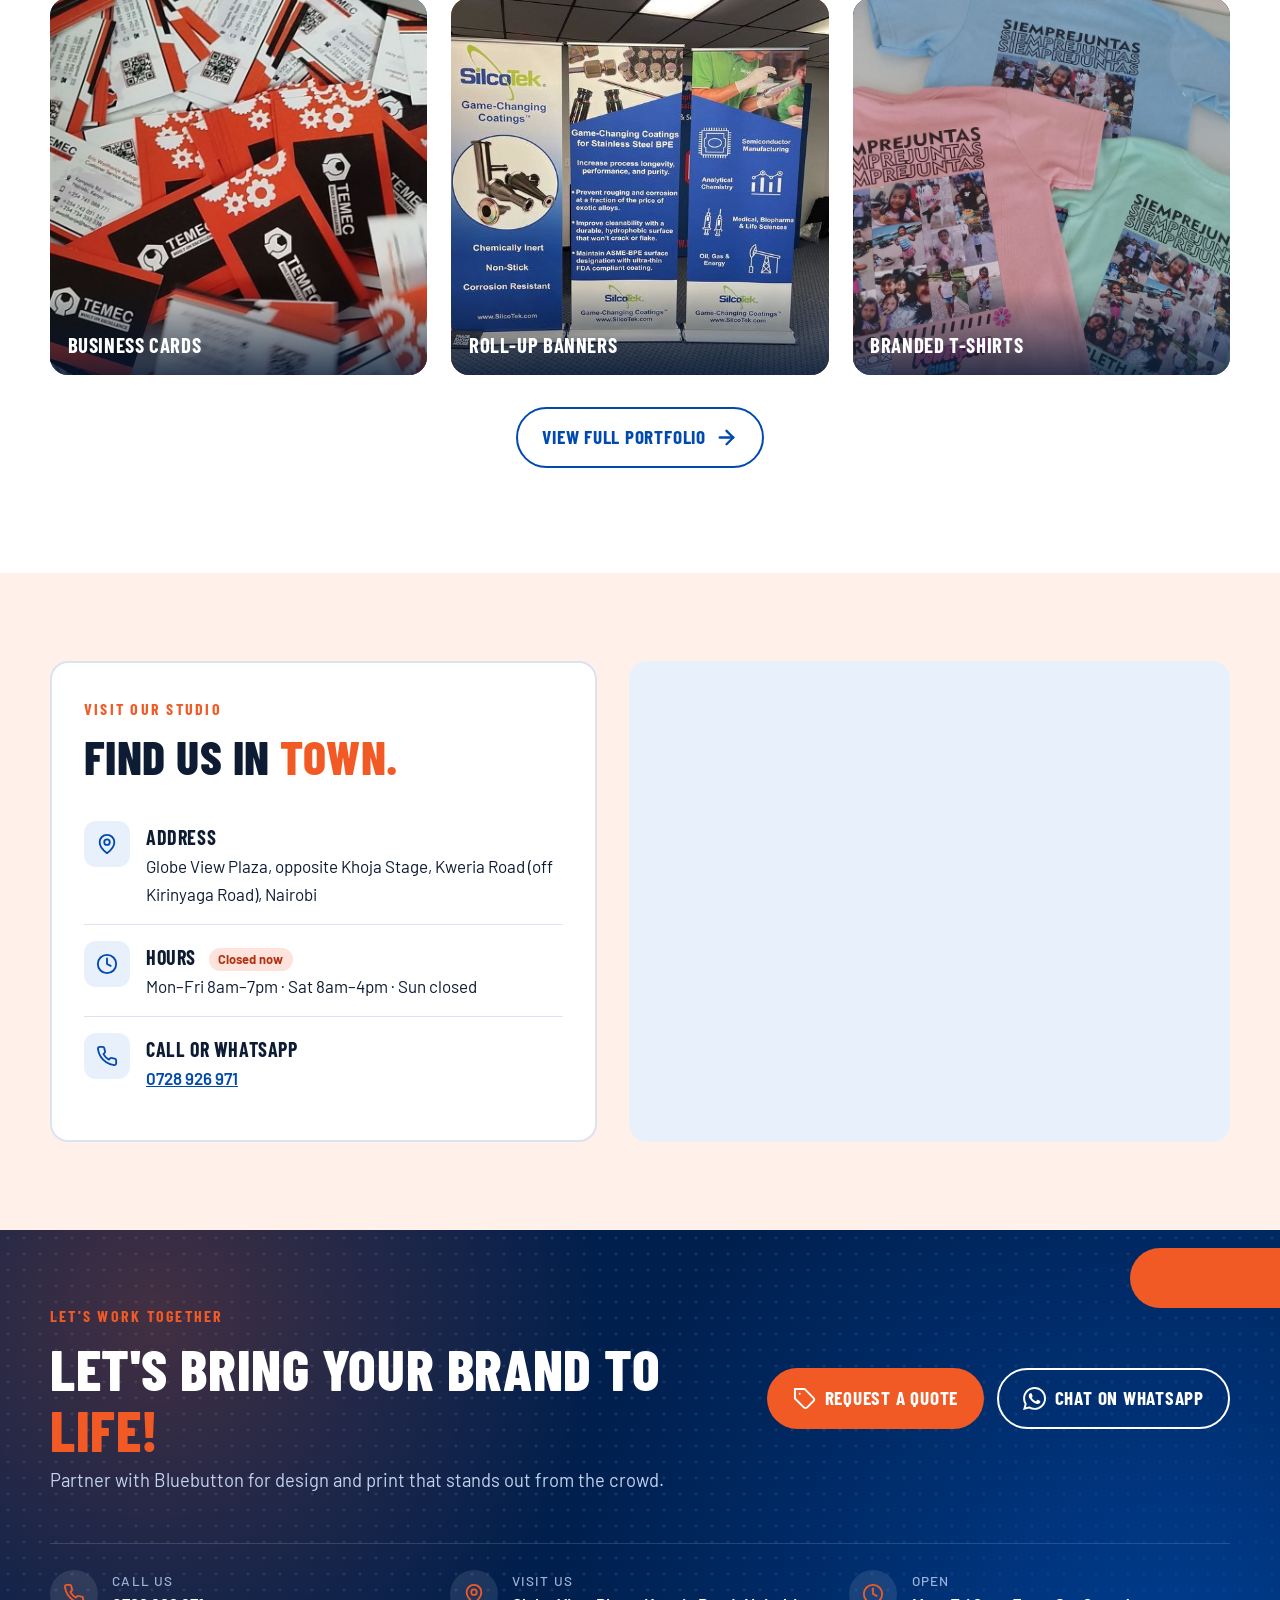
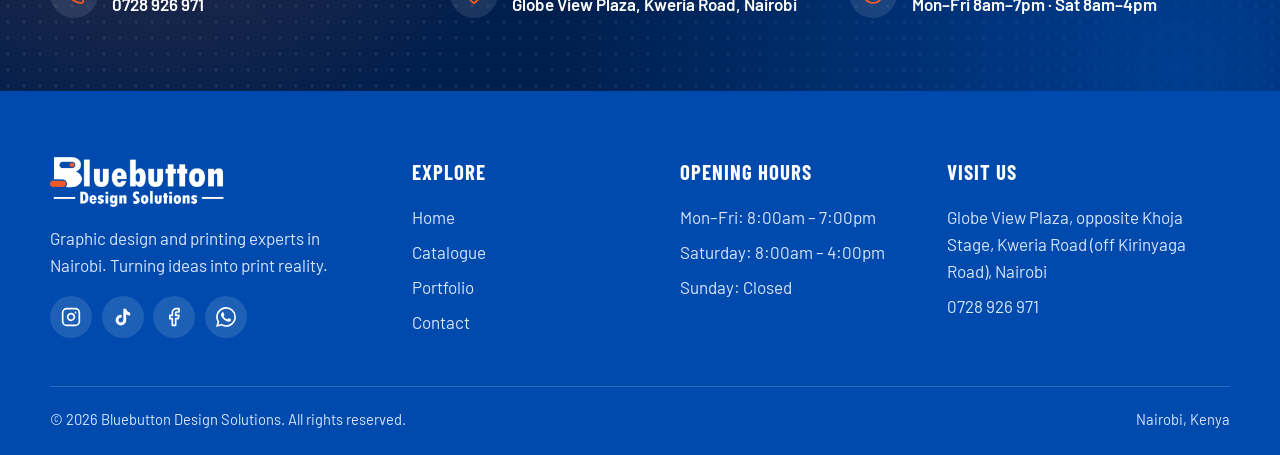
==== commit d663f1a5: "Add Bluebutton logo as the hover photo on the home Logo design card Co-Authored-By: Claude Opus 5.5 " ====
--- a/index.html
+++ b/index.html
@@ -110,7 +110,7 @@
           </div>
           <a class="sc-card sc-feature" href="https://wa.me/254728926971?text=Hi%20Bluebutton%2C%20I%27d%20like%20a%20quote%20for%3A%20Brand%20identity%20package" target="_blank" rel="noopener" aria-label="Get a quote for Brand Identity"><img src="assets/home/feature-design.jpg" alt="" width="500" height="400" loading="lazy"><span class="sc-label">Brand Identity</span><span class="sc-cta"><svg class="i" aria-hidden="true"><use href="assets/icons.svg#whatsapp"/></svg> Get a quote</span></a>
           <div class="sc-grid">
-            <a class="sc-card" href="https://wa.me/254728926971?text=Hi%20Bluebutton%2C%20I%27d%20like%20a%20quote%20for%3A%20Logo%20Design" target="_blank" rel="noopener" aria-label="Get a quote for Logo Design"><img src="assets/home/logo-design.jpg" alt="" width="400" height="500" loading="lazy"><span class="sc-label">Logo Design</span><span class="sc-cta"><svg class="i" aria-hidden="true"><use href="assets/icons.svg#whatsapp"/></svg> Get a quote</span></a>
+            <a class="sc-card" href="https://wa.me/254728926971?text=Hi%20Bluebutton%2C%20I%27d%20like%20a%20quote%20for%3A%20Logo%20Design" target="_blank" rel="noopener" aria-label="Get a quote for Logo Design"><img src="assets/home/logo-design.jpg" alt="" width="400" height="500" loading="lazy"><img class="alt" src="assets/home/logo-design-2.jpg" alt="" width="400" height="500" loading="lazy"><span class="sc-label">Logo Design</span><span class="sc-cta"><svg class="i" aria-hidden="true"><use href="assets/icons.svg#whatsapp"/></svg> Get a quote</span></a>
             <a class="sc-card" href="https://wa.me/254728926971?text=Hi%20Bluebutton%2C%20I%27d%20like%20a%20quote%20for%3A%20Social%20Media%20Graphics" target="_blank" rel="noopener" aria-label="Get a quote for Social Media Graphics"><img src="assets/home/social-media.jpg" alt="" width="400" height="500" loading="lazy"><span class="sc-label">Social Media Graphics</span><span class="sc-cta"><svg class="i" aria-hidden="true"><use href="assets/icons.svg#whatsapp"/></svg> Get a quote</span></a>
             <a class="sc-card" href="https://wa.me/254728926971?text=Hi%20Bluebutton%2C%20I%27d%20like%20a%20quote%20for%3A%20Corporate%20Stationery" target="_blank" rel="noopener" aria-label="Get a quote for Corporate Stationery"><img src="assets/home/stationery-design.jpg" alt="" width="400" height="500" loading="lazy"><span class="sc-label">Corporate Stationery</span><span class="sc-cta"><svg class="i" aria-hidden="true"><use href="assets/icons.svg#whatsapp"/></svg> Get a quote</span></a>
             <a class="sc-card" href="https://wa.me/254728926971?text=Hi%20Bluebutton%2C%20I%27d%20like%20a%20quote%20for%3A%20Flyer%20and%20Poster%20Design" target="_blank" rel="noopener" aria-label="Get a quote for Flyer &amp; Poster Design"><img src="assets/home/flyer-design.jpg" alt="" width="400" height="500" loading="lazy"><img class="alt" src="assets/home/flyer-design-2.jpg" alt="" width="400" height="500" loading="lazy"><span class="sc-label">Flyer &amp; Poster Design</span><span class="sc-cta"><svg class="i" aria-hidden="true"><use href="assets/icons.svg#whatsapp"/></svg> Get a quote</span></a>
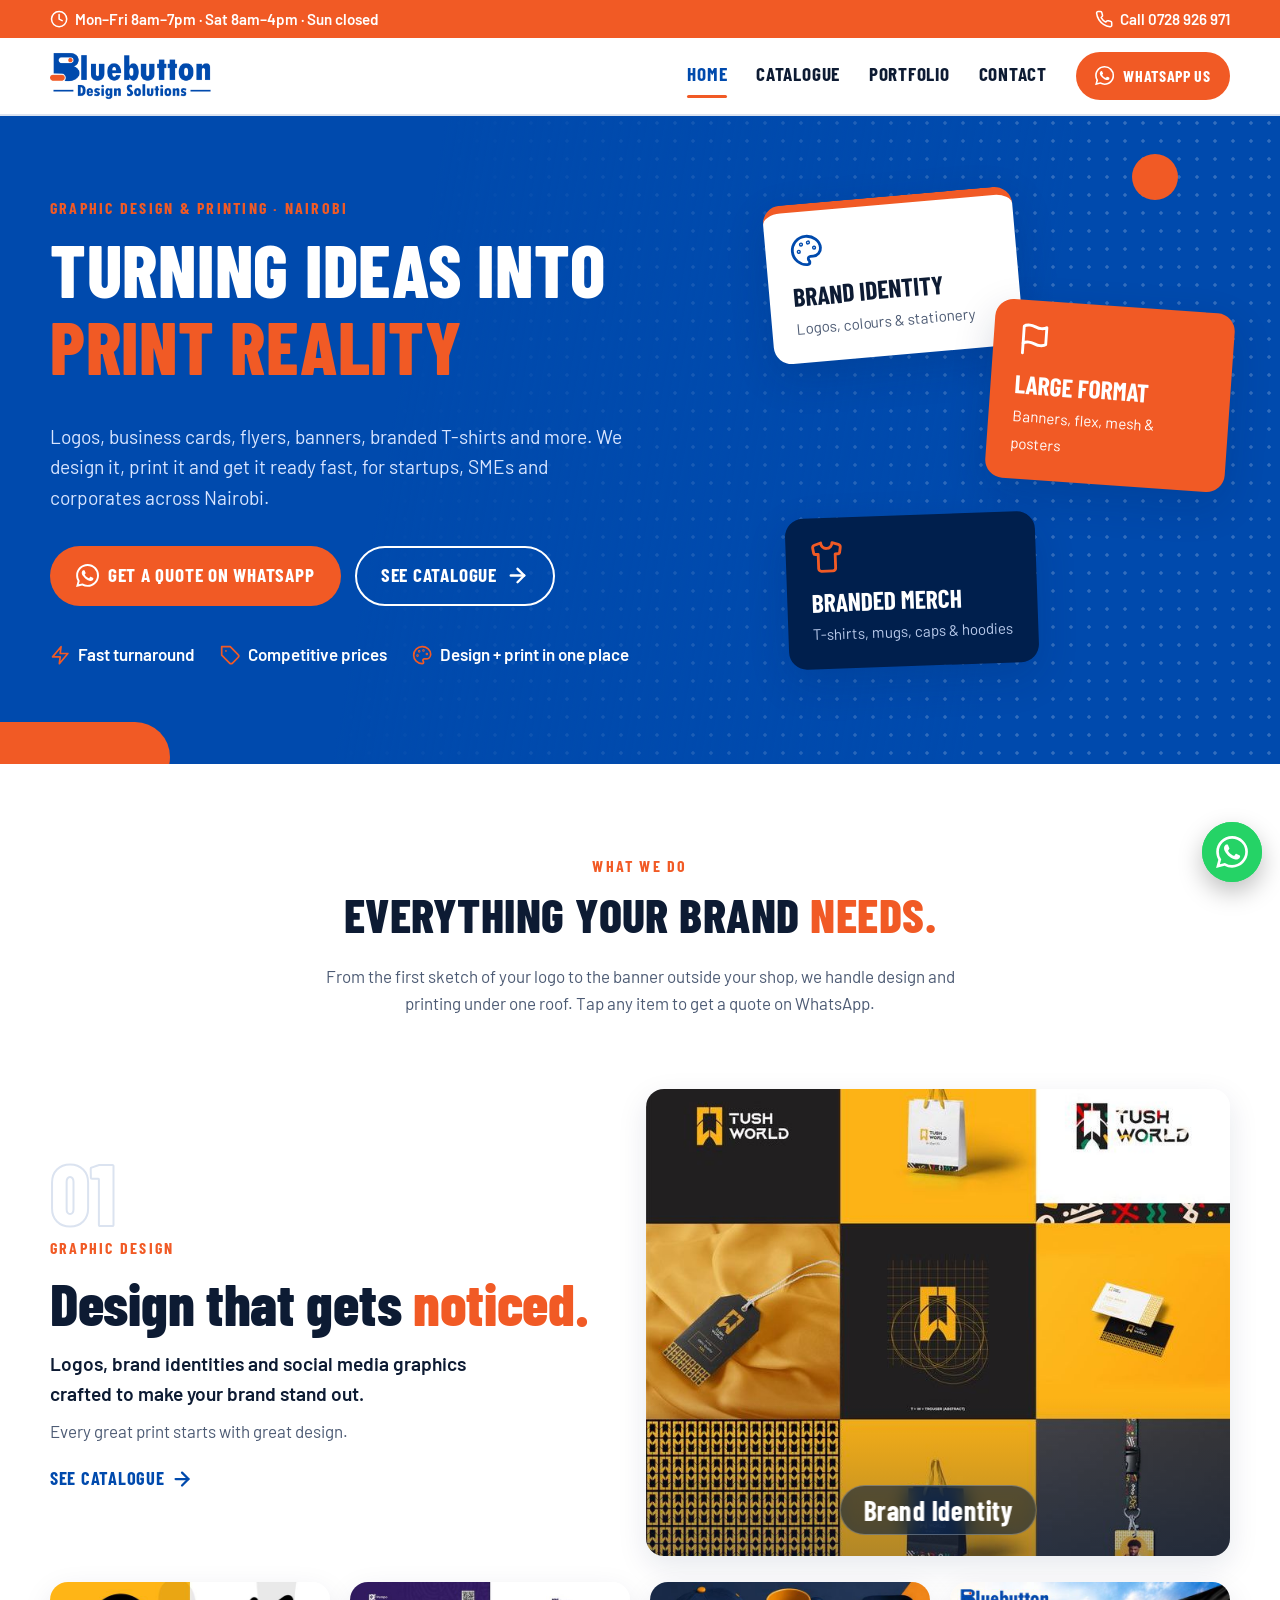
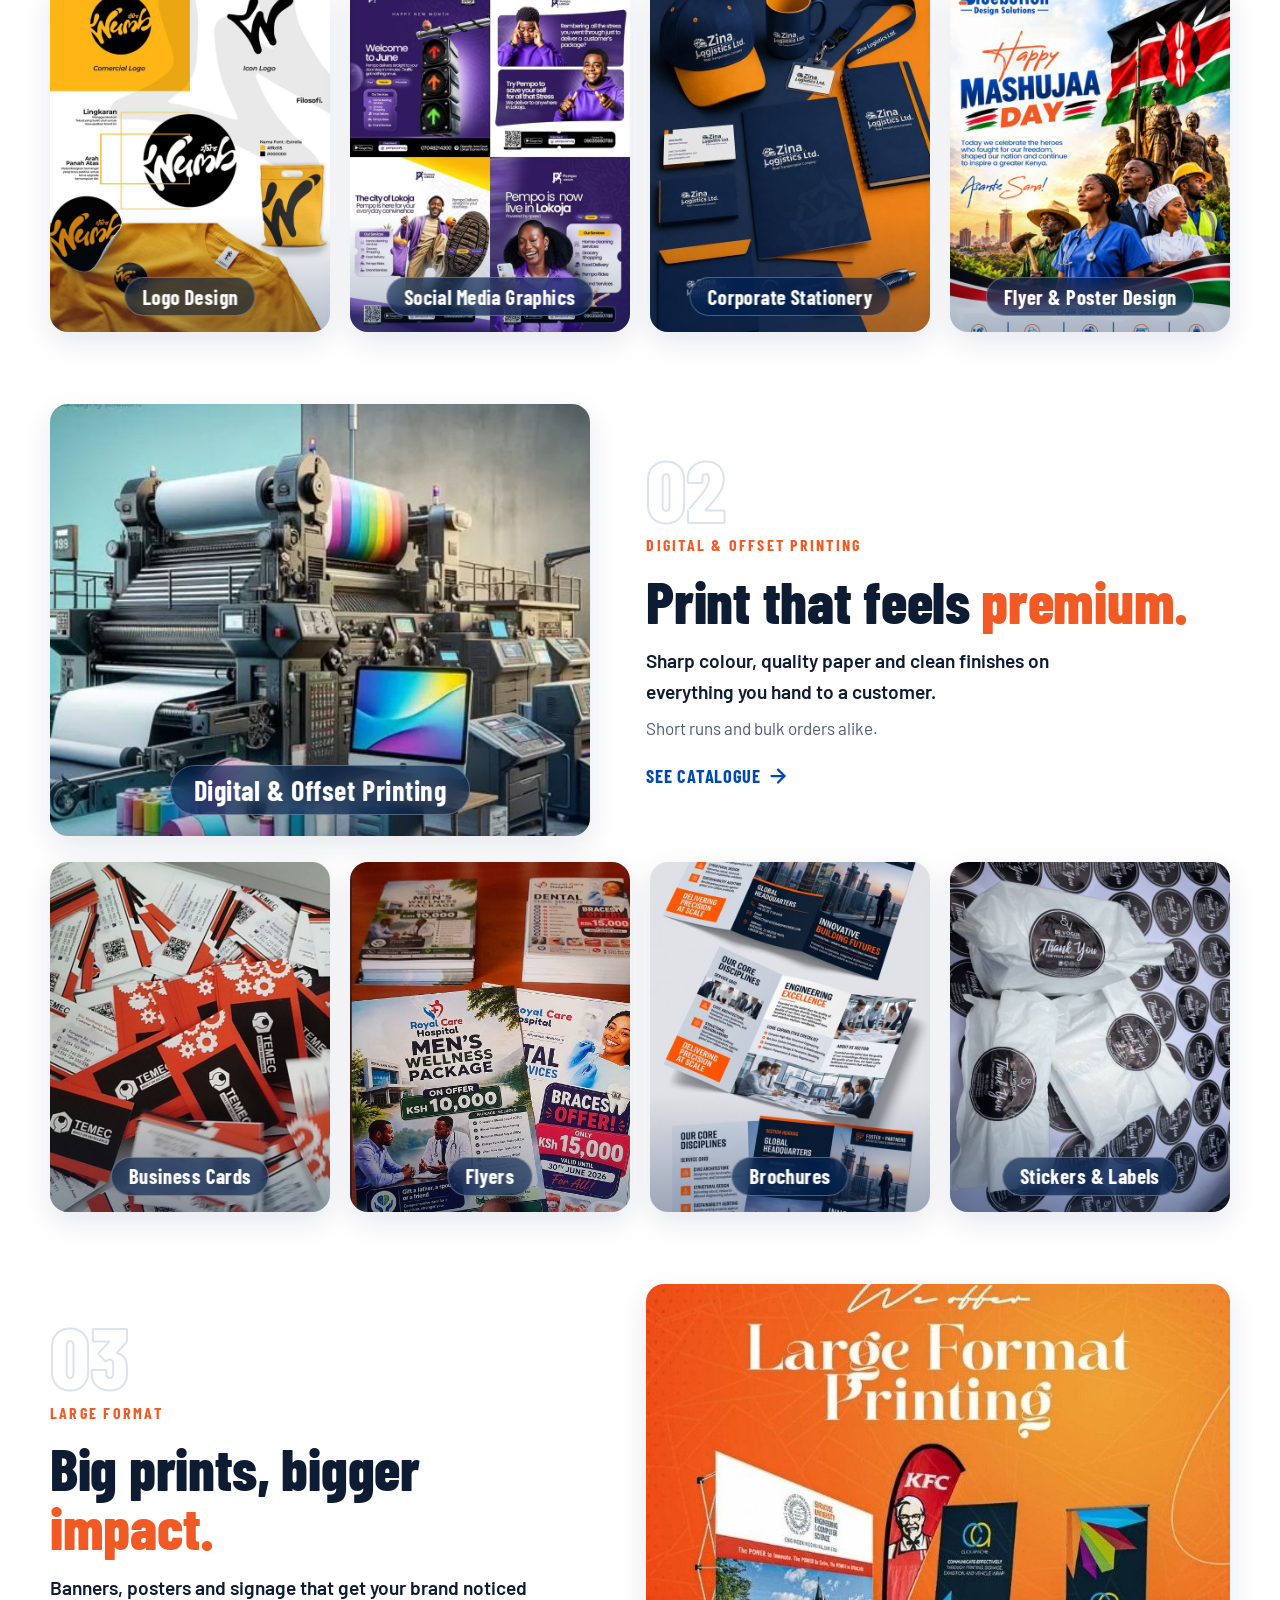
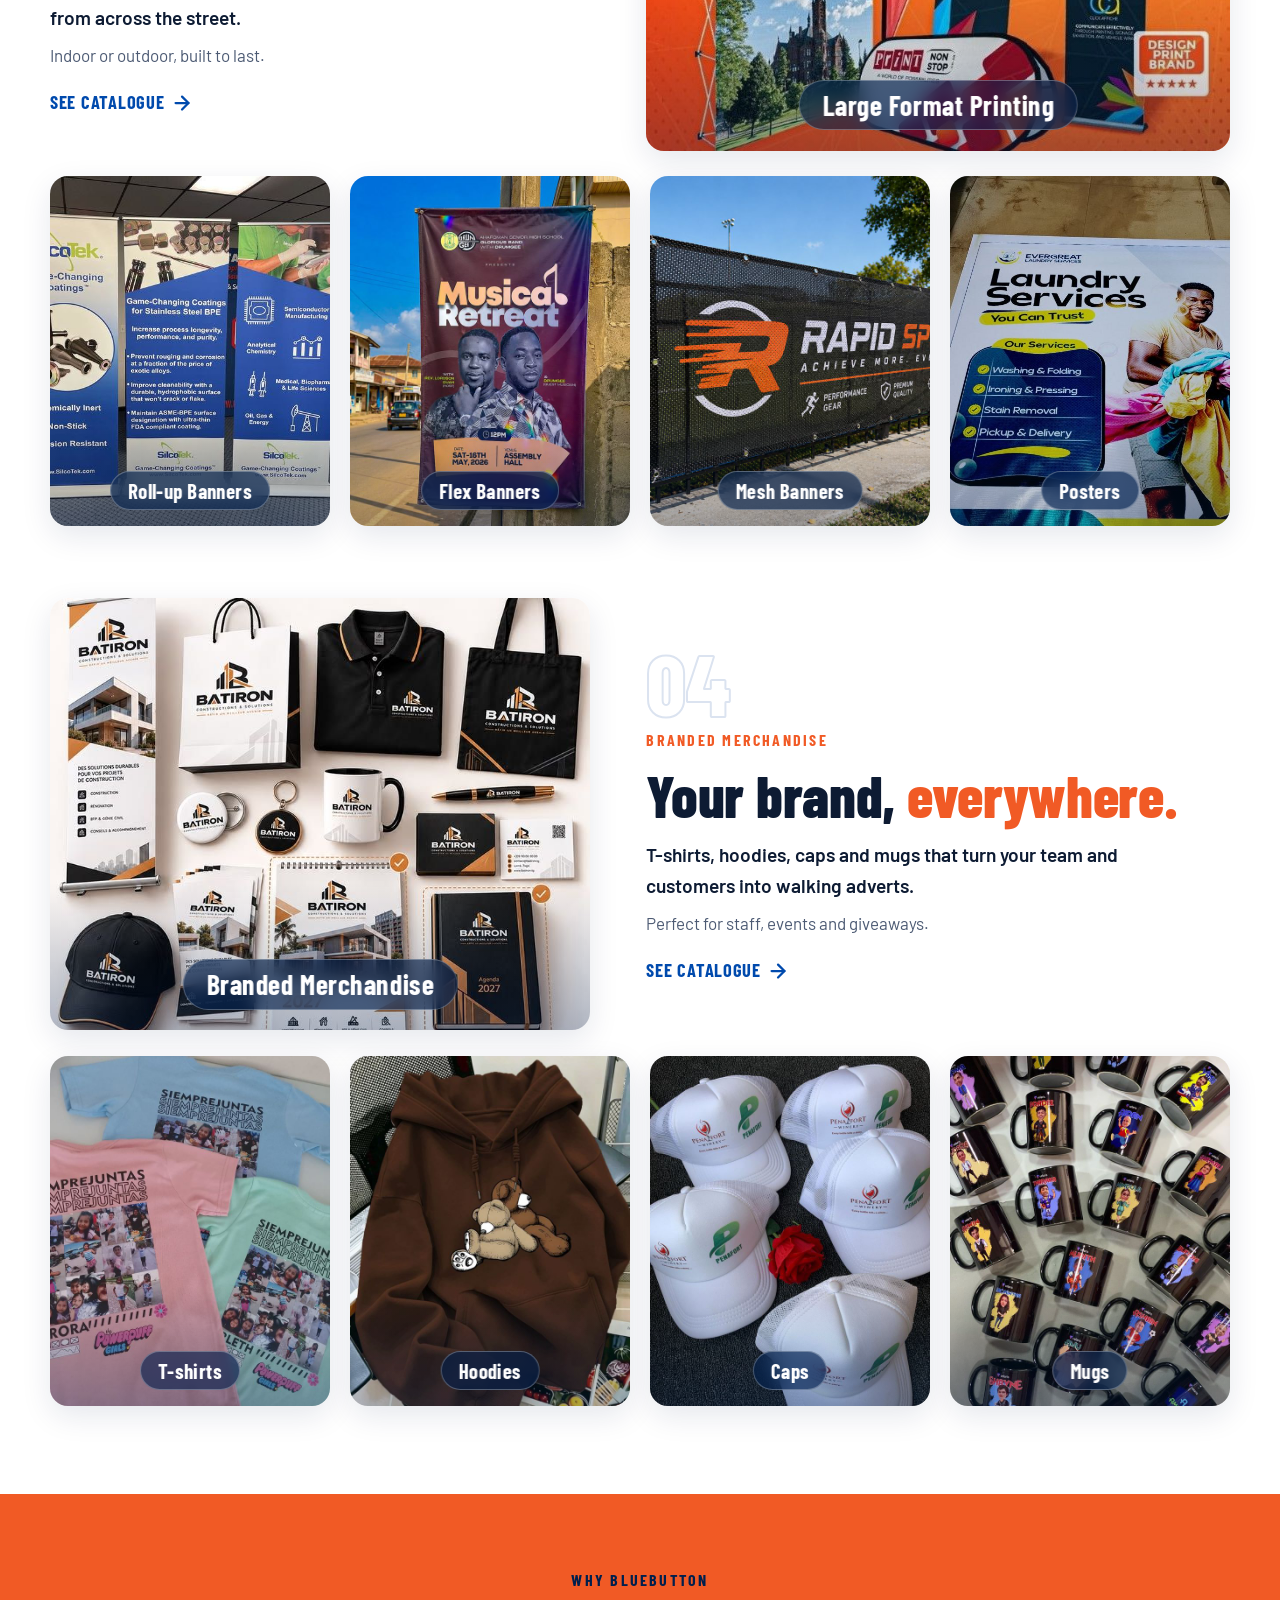
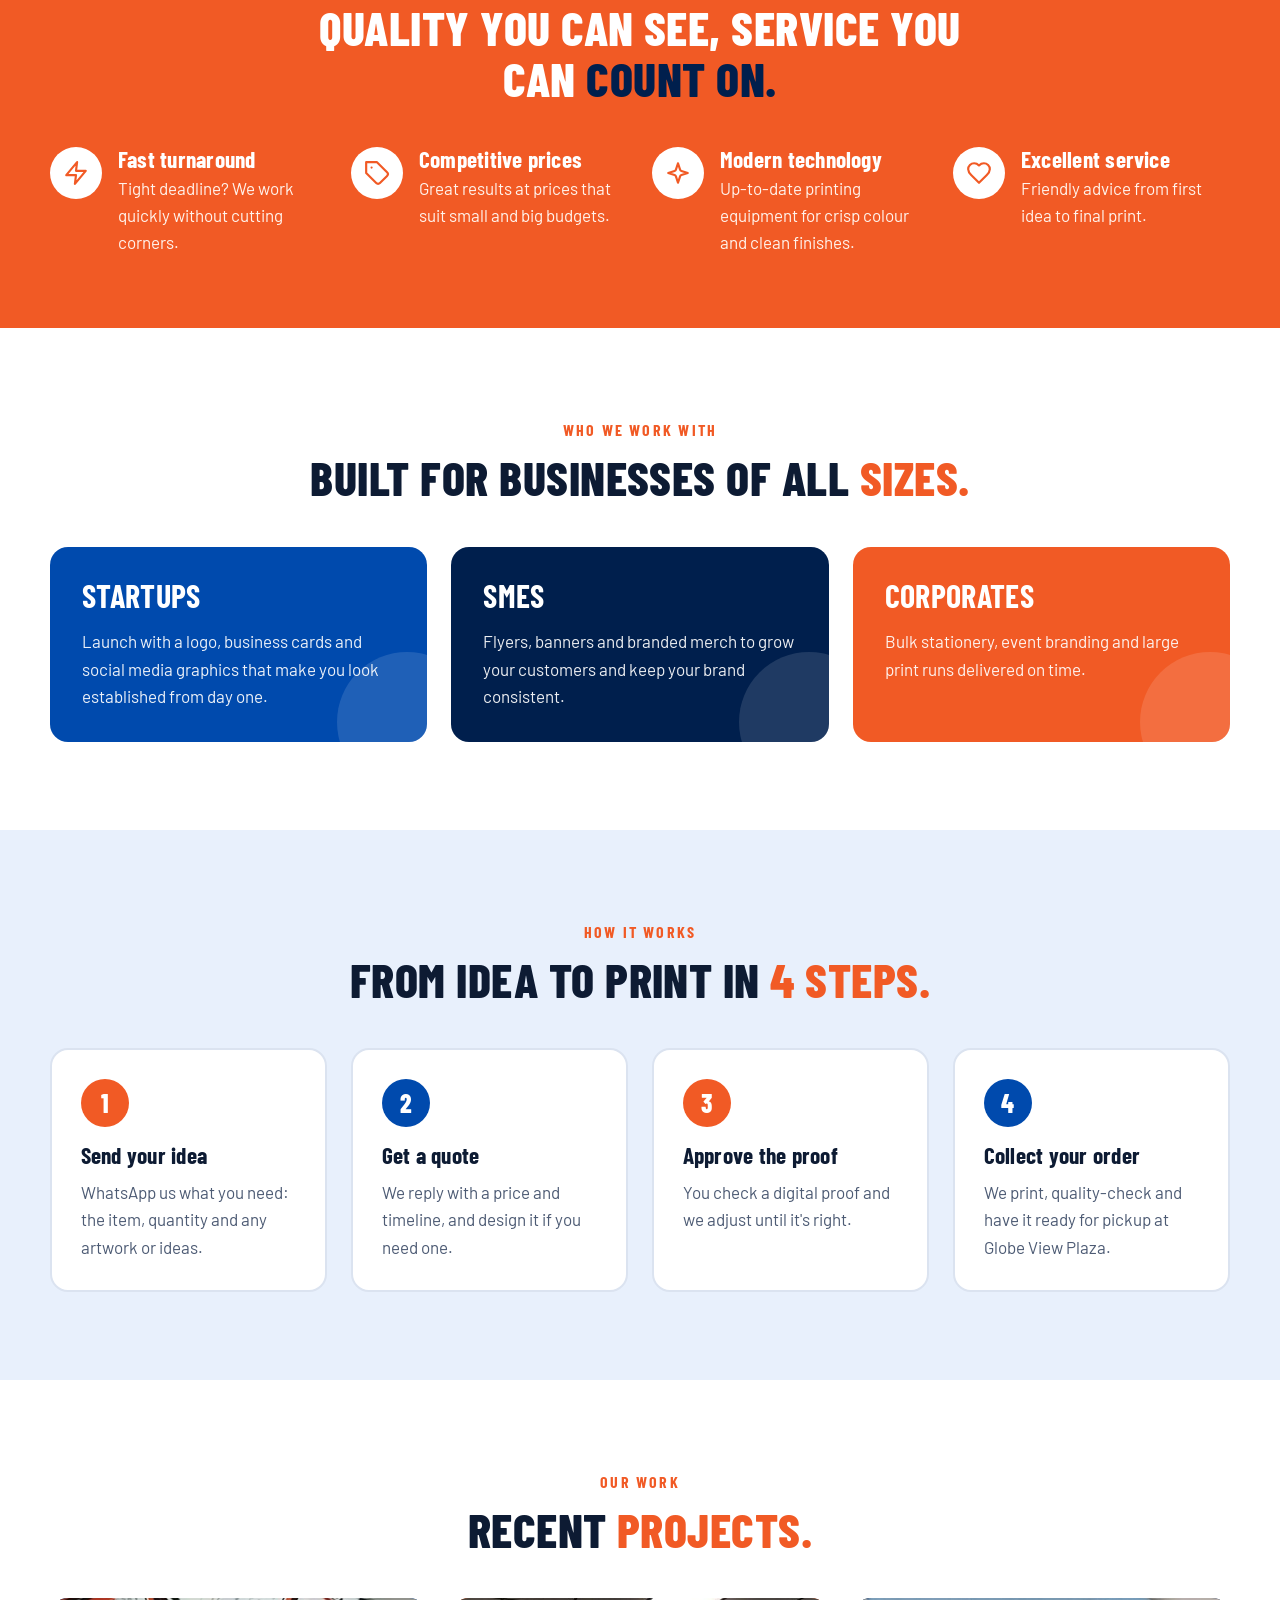
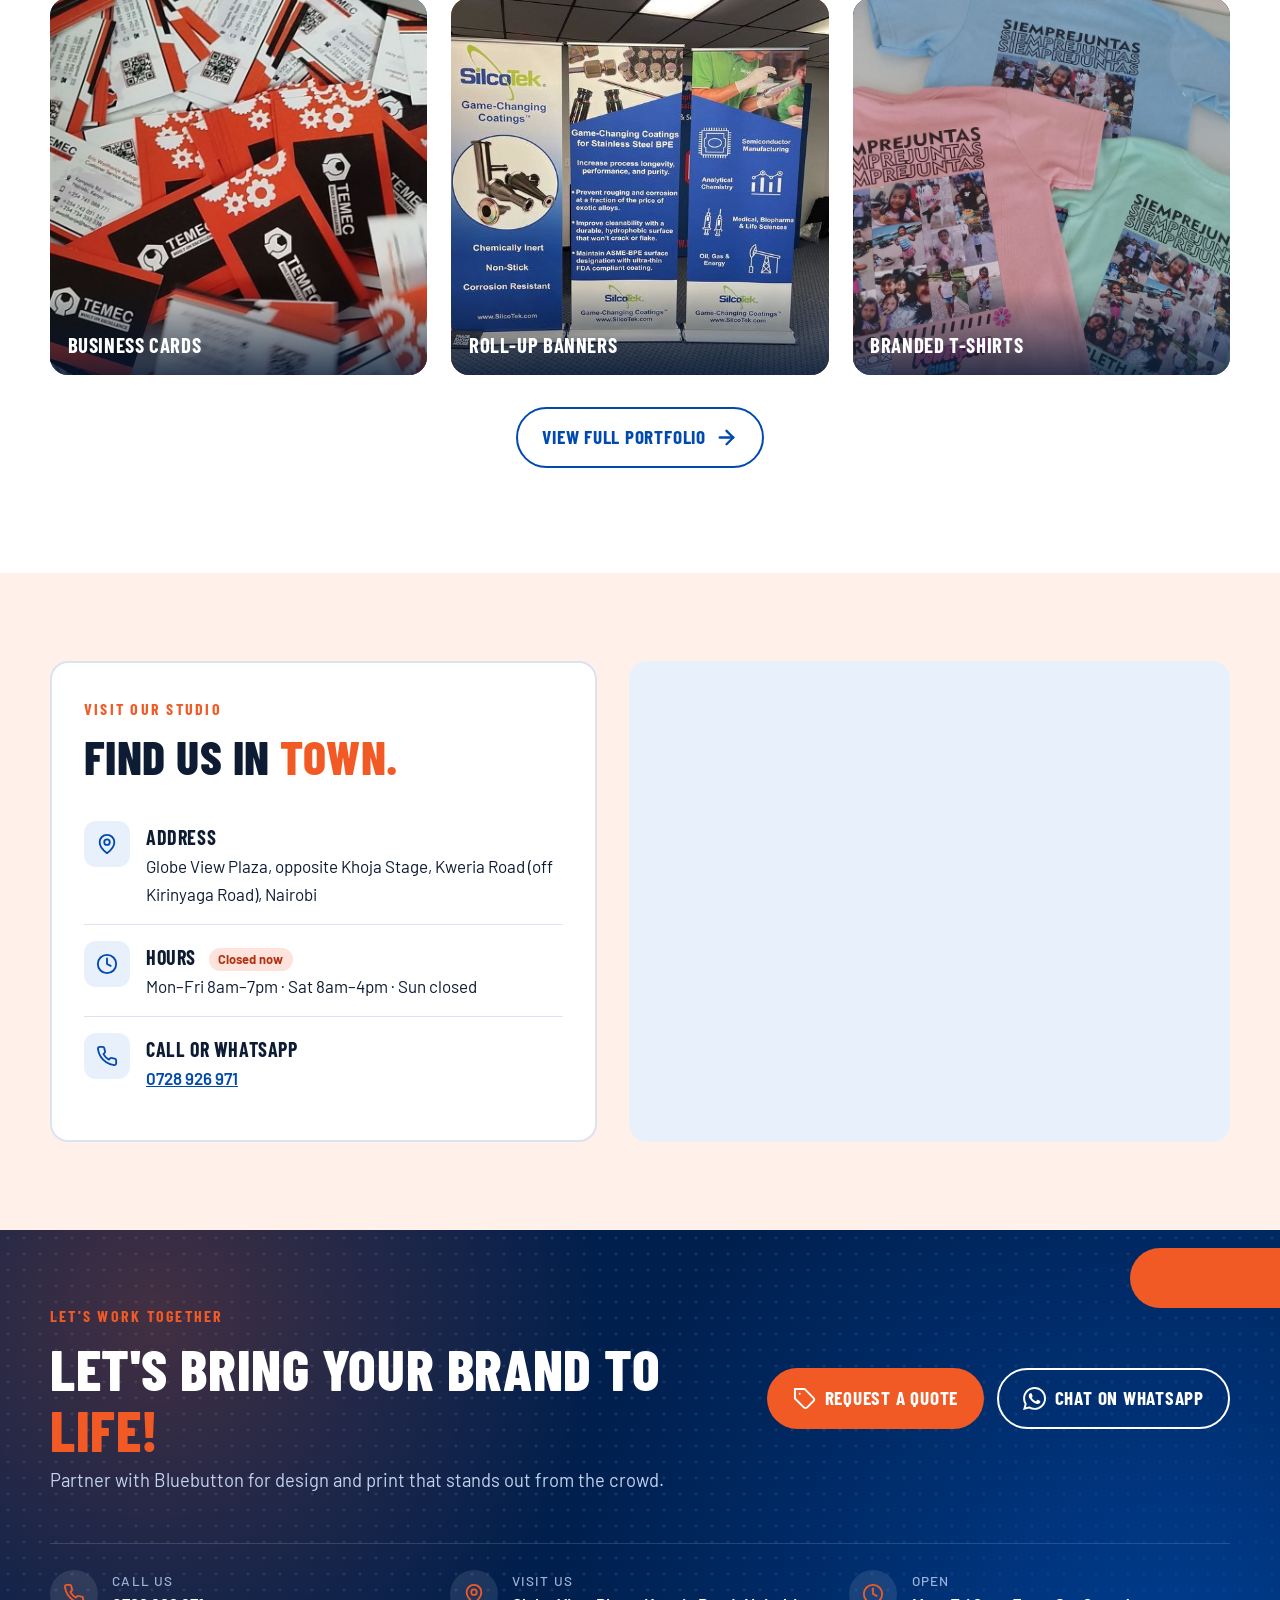
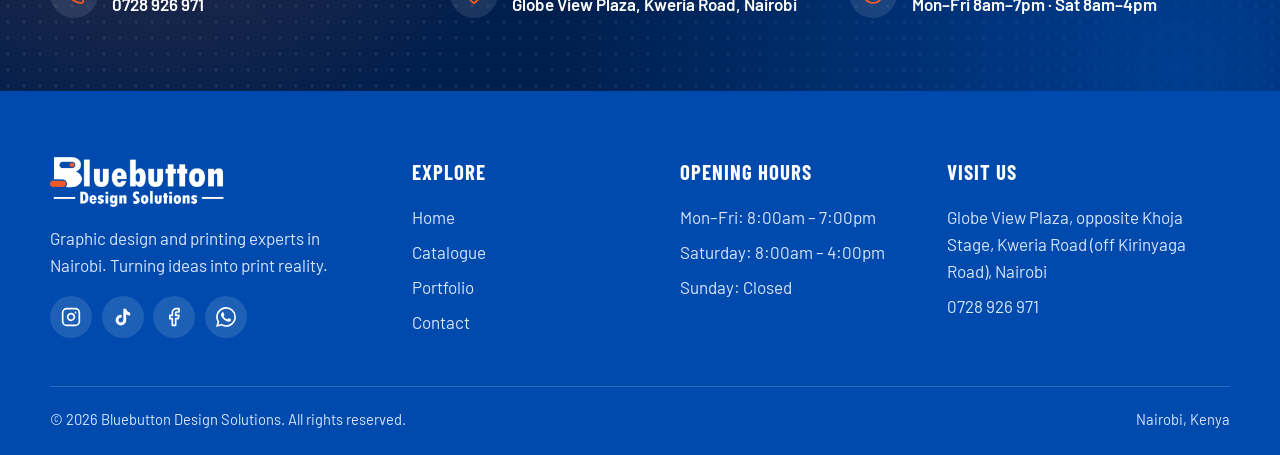
==== commit 8b8ef436: "Add second photo to the home Corporate stationery card Co-Authored-By: Claude Opus 5.5 <noreply@anth" ====
--- a/index.html
+++ b/index.html
@@ -112,7 +112,7 @@
           <div class="sc-grid">
             <a class="sc-card" href="https://wa.me/254728926971?text=Hi%20Bluebutton%2C%20I%27d%20like%20a%20quote%20for%3A%20Logo%20Design" target="_blank" rel="noopener" aria-label="Get a quote for Logo Design"><img src="assets/home/logo-design.jpg" alt="" width="400" height="500" loading="lazy"><img class="alt" src="assets/home/logo-design-2.jpg" alt="" width="400" height="500" loading="lazy"><span class="sc-label">Logo Design</span><span class="sc-cta"><svg class="i" aria-hidden="true"><use href="assets/icons.svg#whatsapp"/></svg> Get a quote</span></a>
             <a class="sc-card" href="https://wa.me/254728926971?text=Hi%20Bluebutton%2C%20I%27d%20like%20a%20quote%20for%3A%20Social%20Media%20Graphics" target="_blank" rel="noopener" aria-label="Get a quote for Social Media Graphics"><img src="assets/home/social-media.jpg" alt="" width="400" height="500" loading="lazy"><span class="sc-label">Social Media Graphics</span><span class="sc-cta"><svg class="i" aria-hidden="true"><use href="assets/icons.svg#whatsapp"/></svg> Get a quote</span></a>
-            <a class="sc-card" href="https://wa.me/254728926971?text=Hi%20Bluebutton%2C%20I%27d%20like%20a%20quote%20for%3A%20Corporate%20Stationery" target="_blank" rel="noopener" aria-label="Get a quote for Corporate Stationery"><img src="assets/home/stationery-design.jpg" alt="" width="400" height="500" loading="lazy"><span class="sc-label">Corporate Stationery</span><span class="sc-cta"><svg class="i" aria-hidden="true"><use href="assets/icons.svg#whatsapp"/></svg> Get a quote</span></a>
+            <a class="sc-card" href="https://wa.me/254728926971?text=Hi%20Bluebutton%2C%20I%27d%20like%20a%20quote%20for%3A%20Corporate%20Stationery" target="_blank" rel="noopener" aria-label="Get a quote for Corporate Stationery"><img src="assets/home/stationery-design.jpg" alt="" width="400" height="500" loading="lazy"><img class="alt" src="assets/home/stationery-design-2.jpg" alt="" width="400" height="500" loading="lazy"><span class="sc-label">Corporate Stationery</span><span class="sc-cta"><svg class="i" aria-hidden="true"><use href="assets/icons.svg#whatsapp"/></svg> Get a quote</span></a>
             <a class="sc-card" href="https://wa.me/254728926971?text=Hi%20Bluebutton%2C%20I%27d%20like%20a%20quote%20for%3A%20Flyer%20and%20Poster%20Design" target="_blank" rel="noopener" aria-label="Get a quote for Flyer &amp; Poster Design"><img src="assets/home/flyer-design.jpg" alt="" width="400" height="500" loading="lazy"><img class="alt" src="assets/home/flyer-design-2.jpg" alt="" width="400" height="500" loading="lazy"><span class="sc-label">Flyer &amp; Poster Design</span><span class="sc-cta"><svg class="i" aria-hidden="true"><use href="assets/icons.svg#whatsapp"/></svg> Get a quote</span></a>
           </div>
         </div>
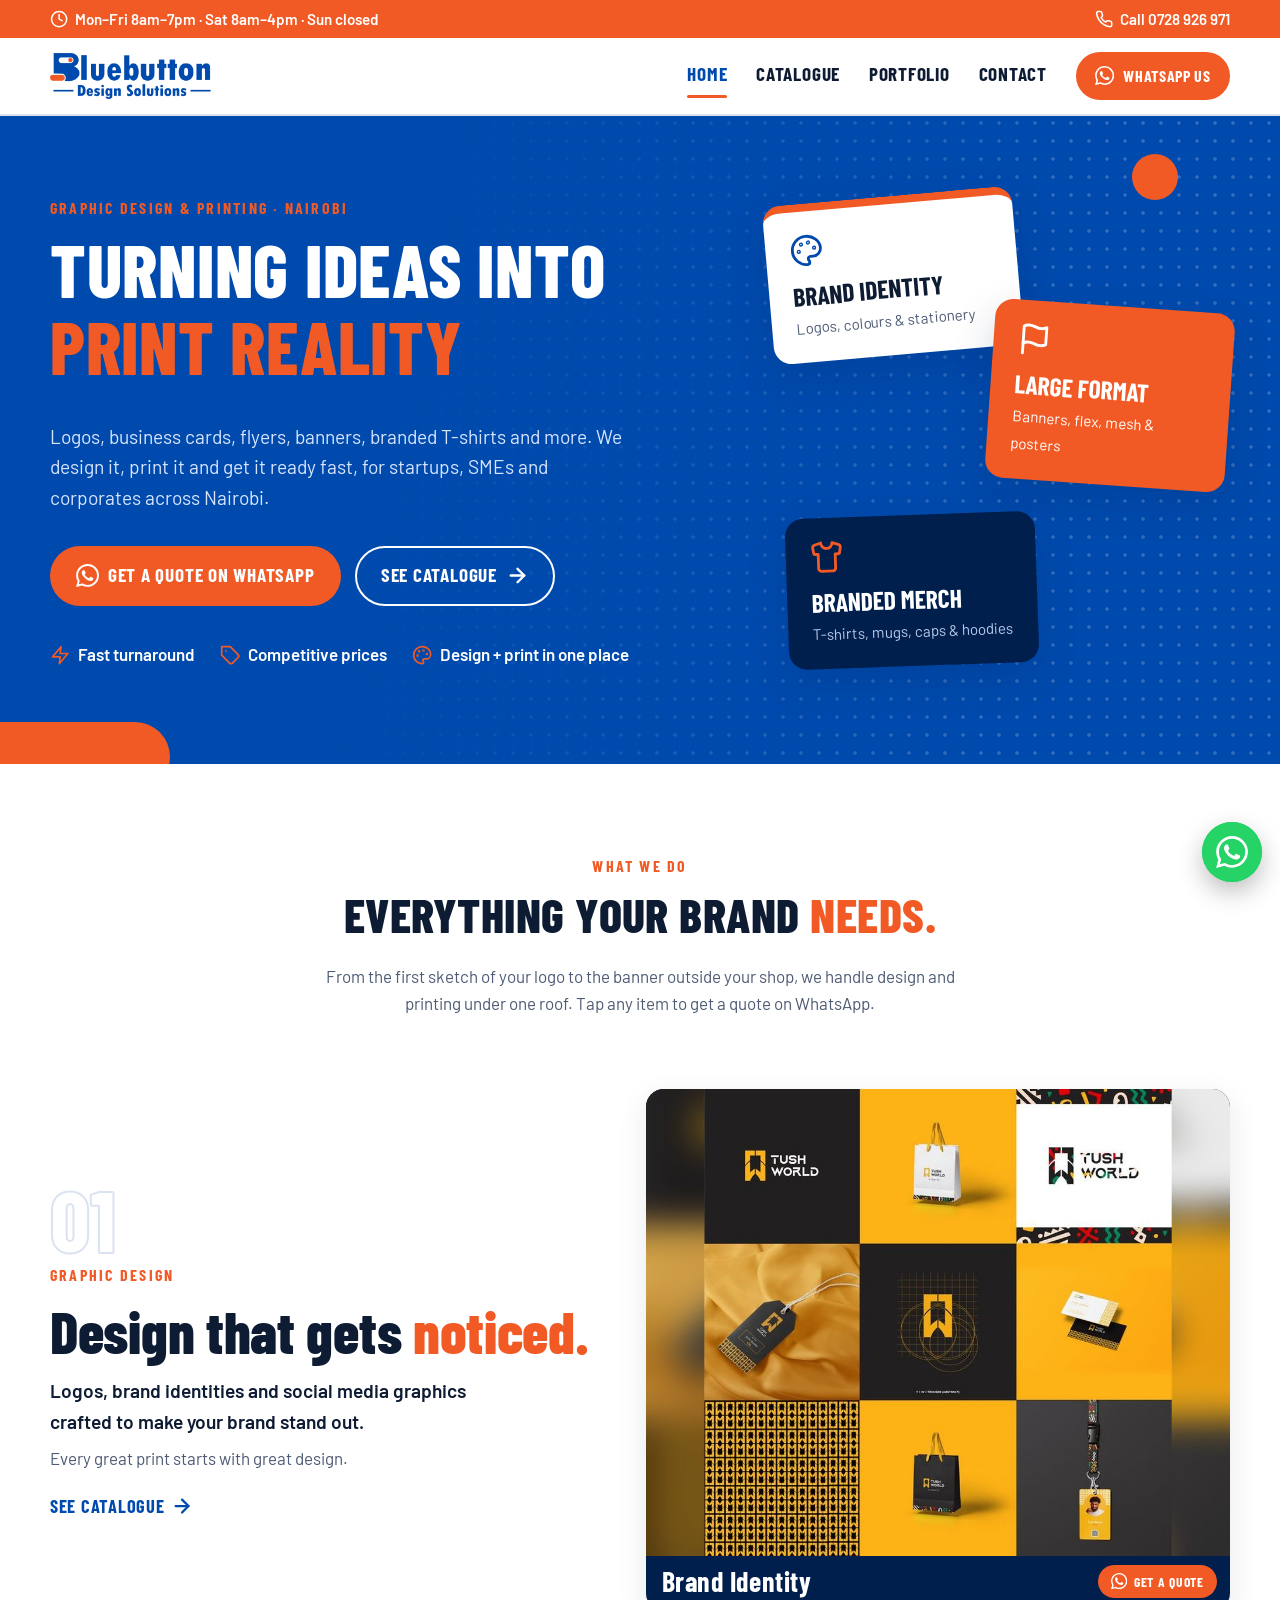
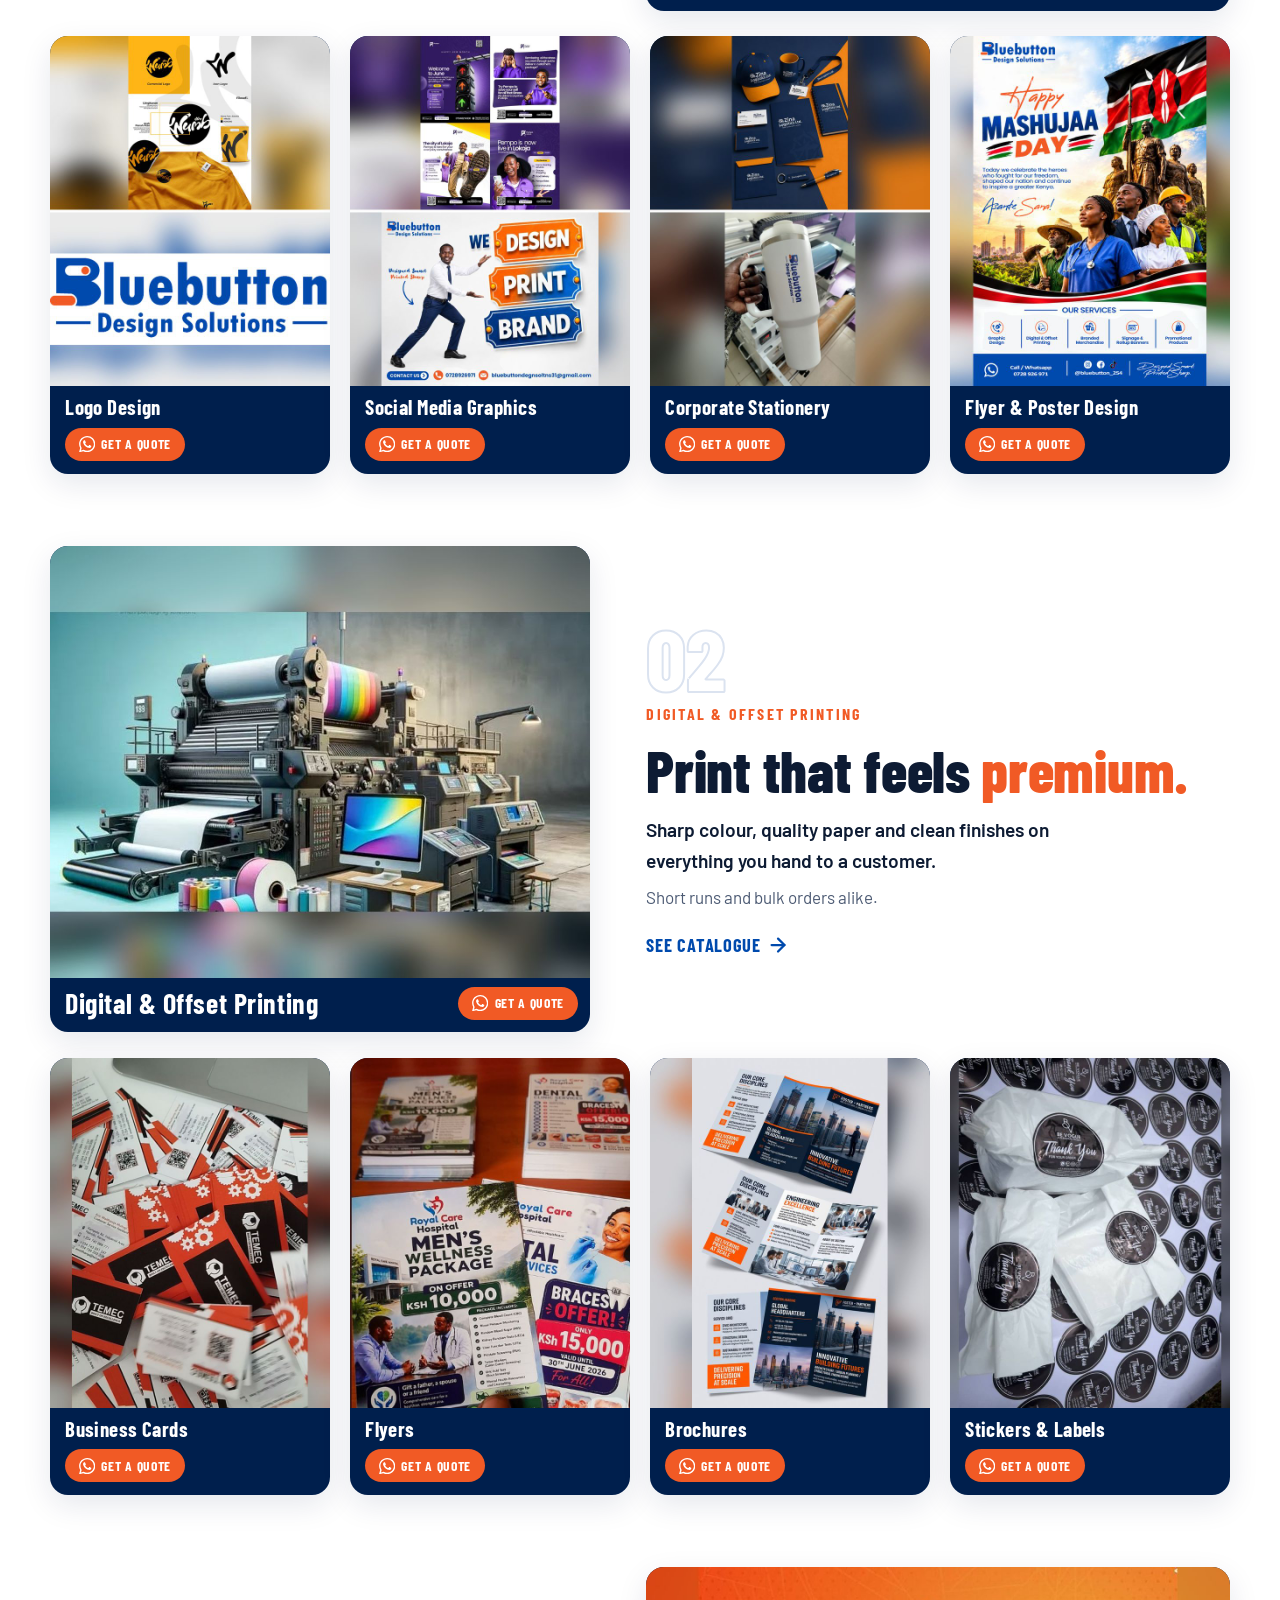
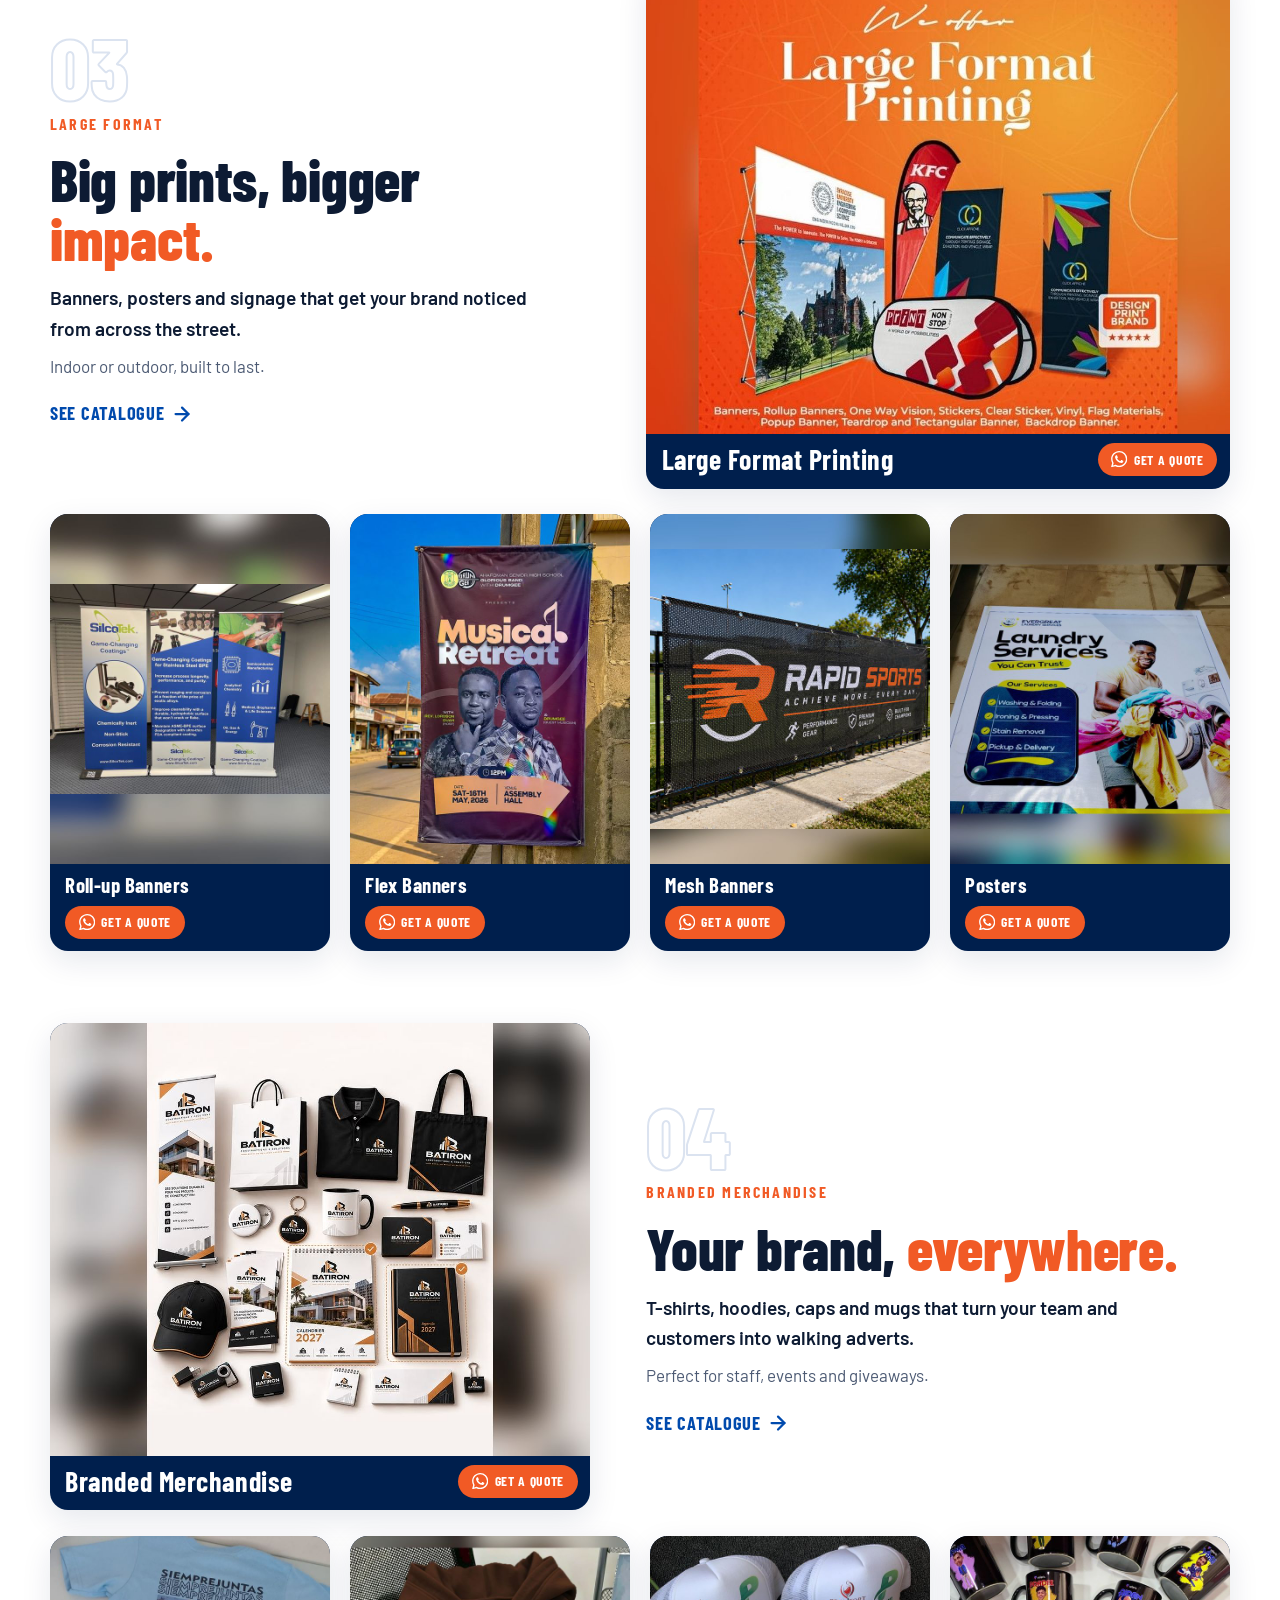
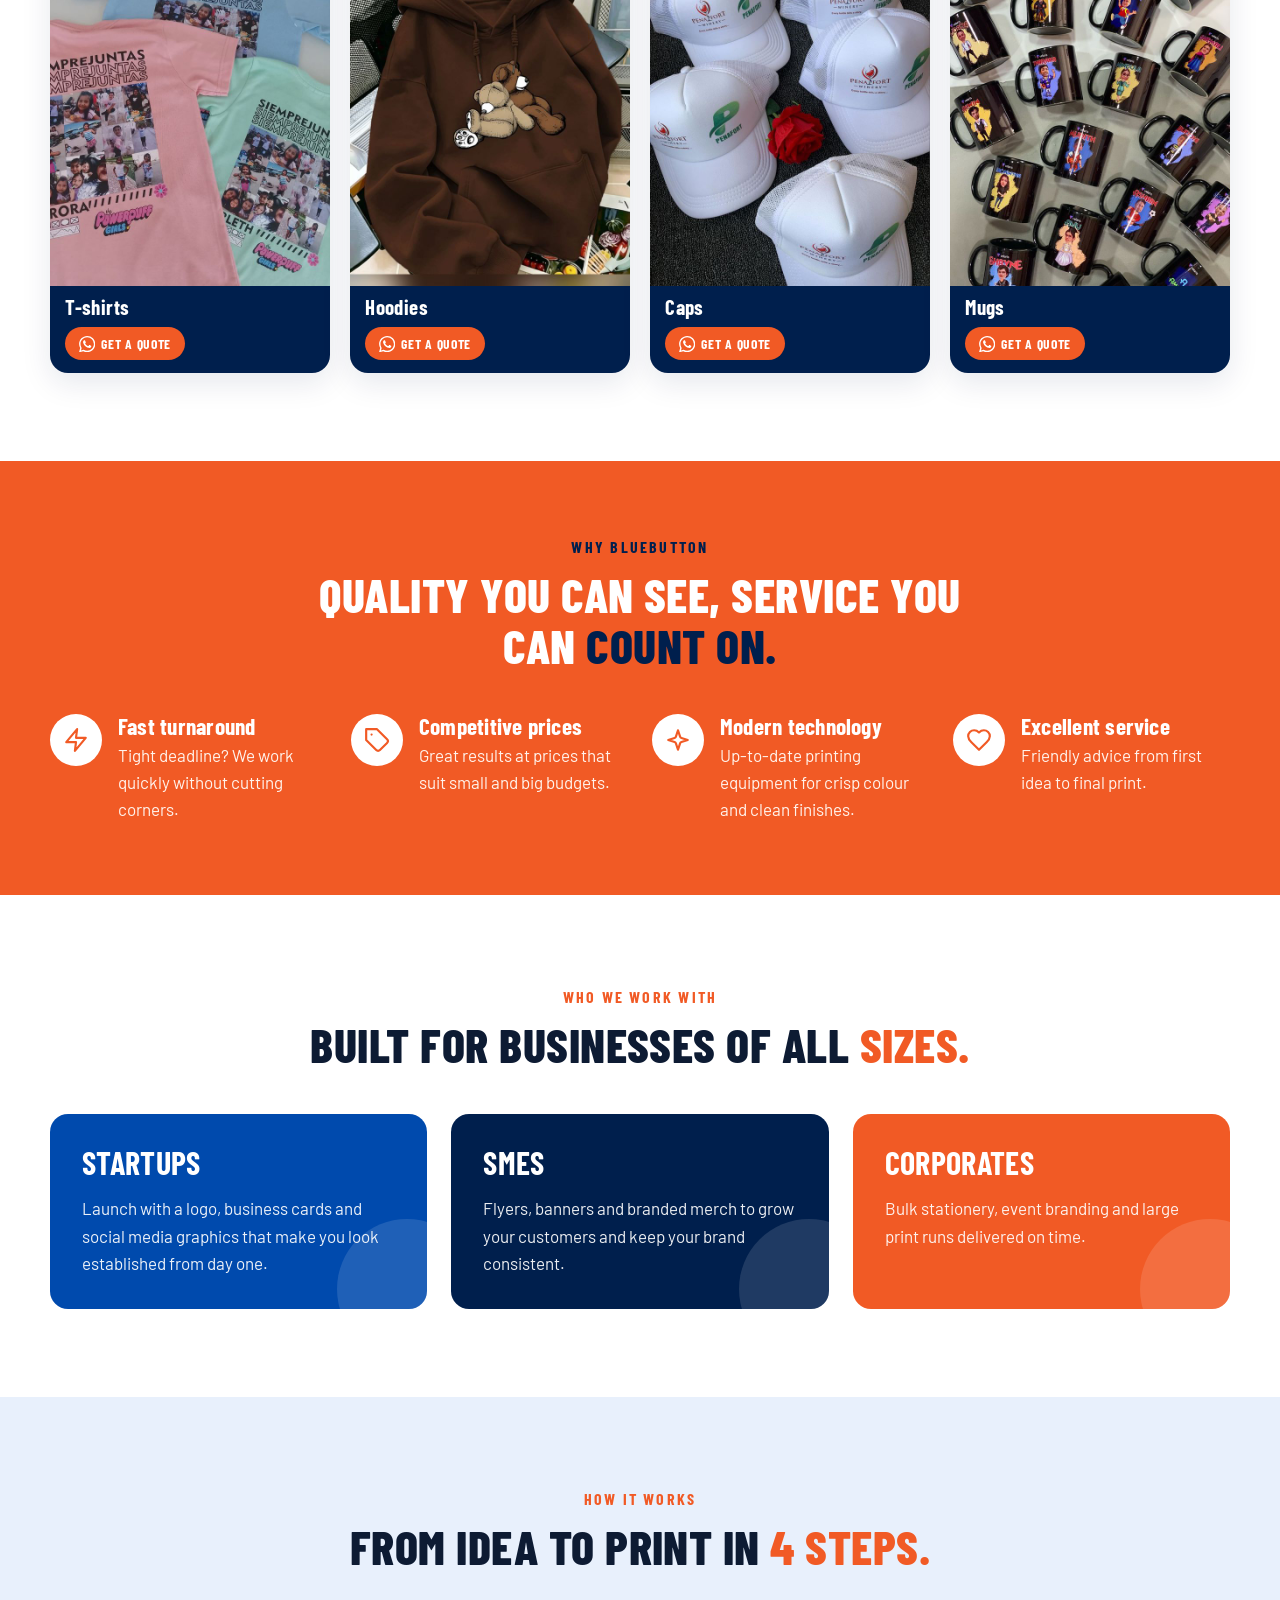
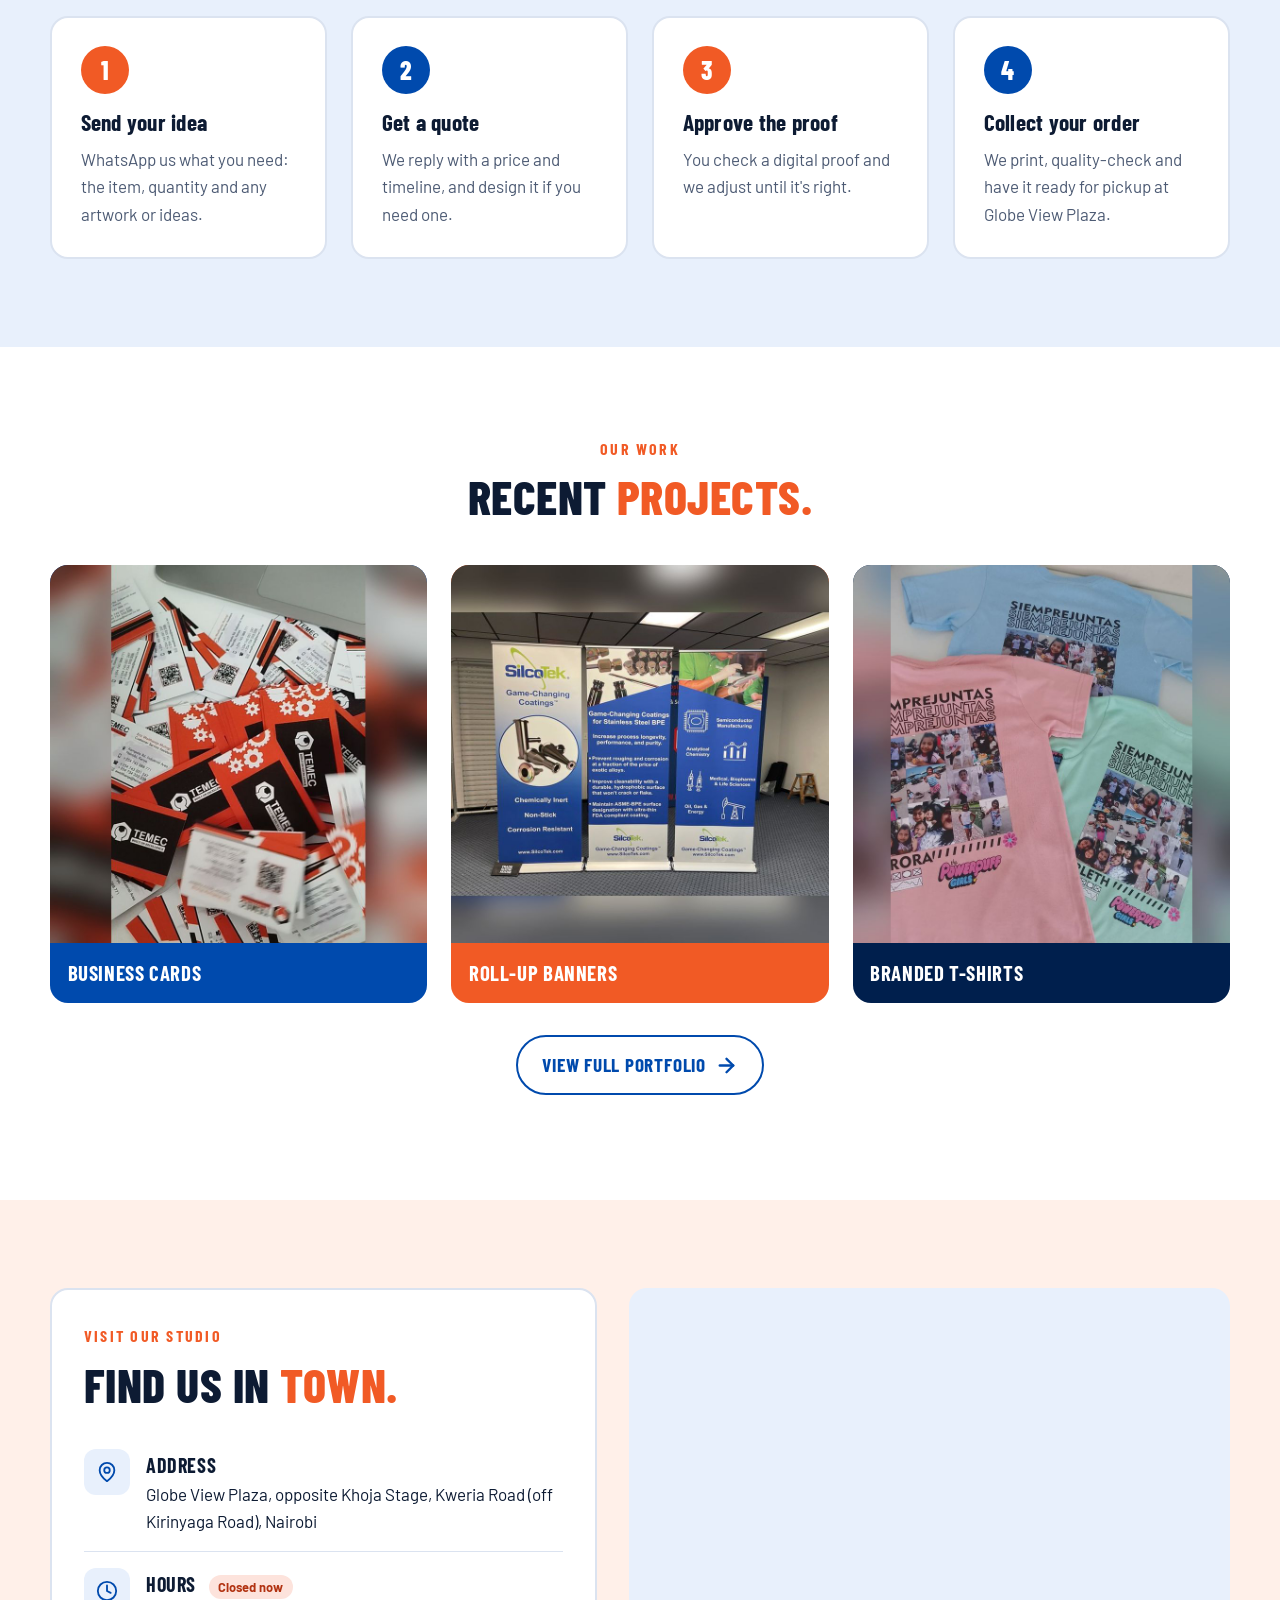
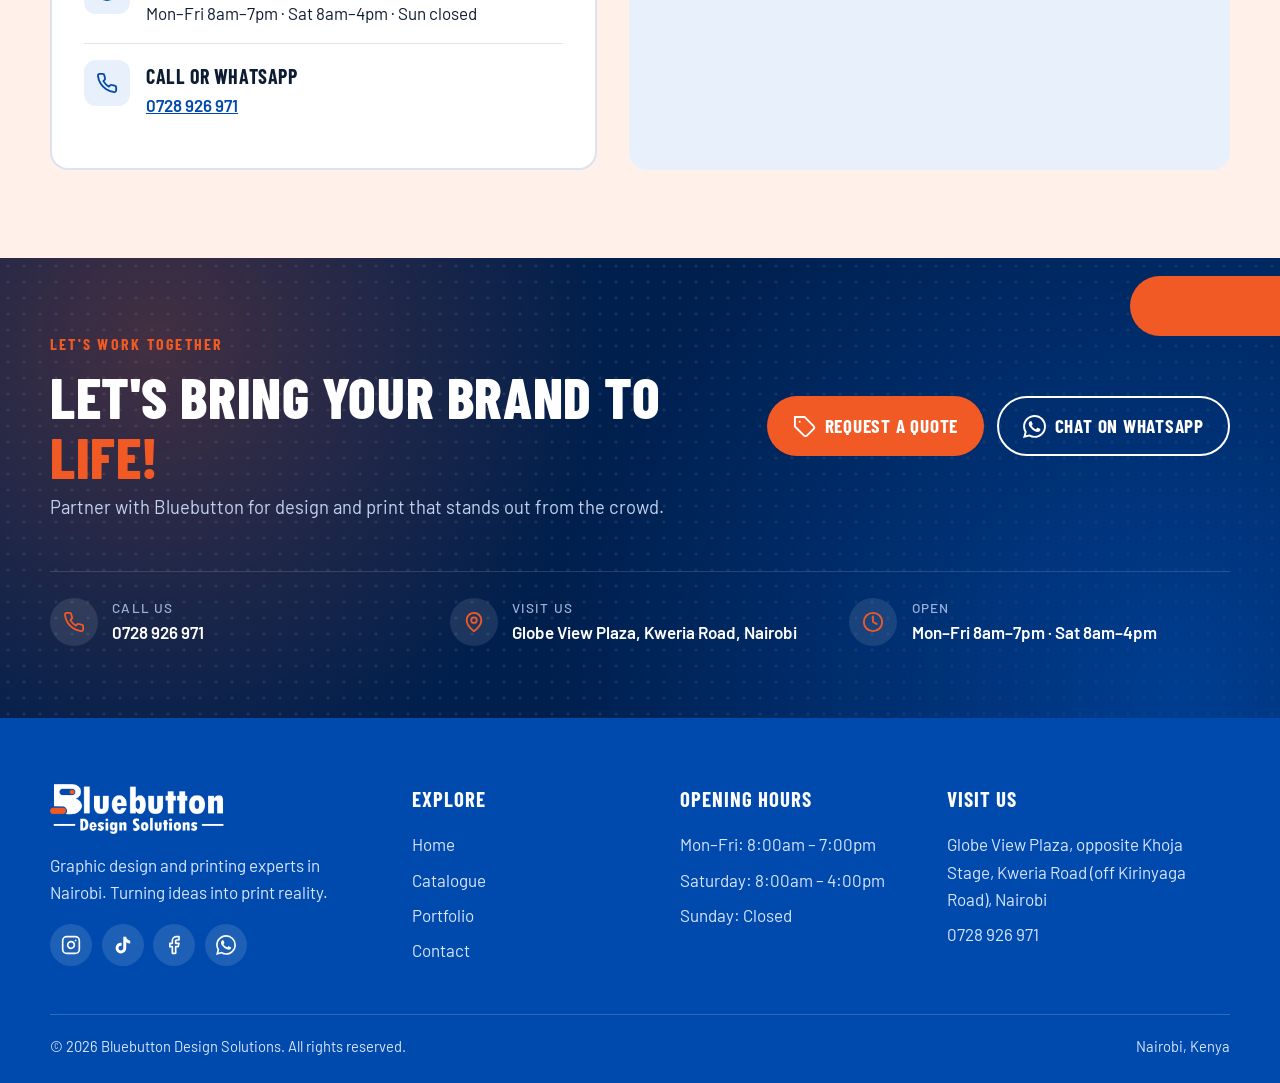
==== commit 022df35f: "Stack two photos on three home cards and move captions under photos Logo design, Social media graphi" ====
--- a/index.html
+++ b/index.html
@@ -110,9 +110,9 @@
           </div>
           <a class="sc-card sc-feature" href="https://wa.me/254728926971?text=Hi%20Bluebutton%2C%20I%27d%20like%20a%20quote%20for%3A%20Brand%20identity%20package" target="_blank" rel="noopener" aria-label="Get a quote for Brand Identity"><img src="assets/home/feature-design.jpg" alt="" width="500" height="400" loading="lazy"><span class="sc-label">Brand Identity</span><span class="sc-cta"><svg class="i" aria-hidden="true"><use href="assets/icons.svg#whatsapp"/></svg> Get a quote</span></a>
           <div class="sc-grid">
-            <a class="sc-card" href="https://wa.me/254728926971?text=Hi%20Bluebutton%2C%20I%27d%20like%20a%20quote%20for%3A%20Logo%20Design" target="_blank" rel="noopener" aria-label="Get a quote for Logo Design"><img src="assets/home/logo-design.jpg" alt="" width="400" height="500" loading="lazy"><img class="alt" src="assets/home/logo-design-2.jpg" alt="" width="400" height="500" loading="lazy"><span class="sc-label">Logo Design</span><span class="sc-cta"><svg class="i" aria-hidden="true"><use href="assets/icons.svg#whatsapp"/></svg> Get a quote</span></a>
+            <a class="sc-card" href="https://wa.me/254728926971?text=Hi%20Bluebutton%2C%20I%27d%20like%20a%20quote%20for%3A%20Logo%20Design" target="_blank" rel="noopener" aria-label="Get a quote for Logo Design"><img src="assets/home/logo-design.jpg" alt="" width="400" height="500" loading="lazy"><span class="sc-label">Logo Design</span><span class="sc-cta"><svg class="i" aria-hidden="true"><use href="assets/icons.svg#whatsapp"/></svg> Get a quote</span></a>
             <a class="sc-card" href="https://wa.me/254728926971?text=Hi%20Bluebutton%2C%20I%27d%20like%20a%20quote%20for%3A%20Social%20Media%20Graphics" target="_blank" rel="noopener" aria-label="Get a quote for Social Media Graphics"><img src="assets/home/social-media.jpg" alt="" width="400" height="500" loading="lazy"><span class="sc-label">Social Media Graphics</span><span class="sc-cta"><svg class="i" aria-hidden="true"><use href="assets/icons.svg#whatsapp"/></svg> Get a quote</span></a>
-            <a class="sc-card" href="https://wa.me/254728926971?text=Hi%20Bluebutton%2C%20I%27d%20like%20a%20quote%20for%3A%20Corporate%20Stationery" target="_blank" rel="noopener" aria-label="Get a quote for Corporate Stationery"><img src="assets/home/stationery-design.jpg" alt="" width="400" height="500" loading="lazy"><img class="alt" src="assets/home/stationery-design-2.jpg" alt="" width="400" height="500" loading="lazy"><span class="sc-label">Corporate Stationery</span><span class="sc-cta"><svg class="i" aria-hidden="true"><use href="assets/icons.svg#whatsapp"/></svg> Get a quote</span></a>
+            <a class="sc-card" href="https://wa.me/254728926971?text=Hi%20Bluebutton%2C%20I%27d%20like%20a%20quote%20for%3A%20Corporate%20Stationery" target="_blank" rel="noopener" aria-label="Get a quote for Corporate Stationery"><img src="assets/home/stationery-design.jpg" alt="" width="400" height="500" loading="lazy"><span class="sc-label">Corporate Stationery</span><span class="sc-cta"><svg class="i" aria-hidden="true"><use href="assets/icons.svg#whatsapp"/></svg> Get a quote</span></a>
             <a class="sc-card" href="https://wa.me/254728926971?text=Hi%20Bluebutton%2C%20I%27d%20like%20a%20quote%20for%3A%20Flyer%20and%20Poster%20Design" target="_blank" rel="noopener" aria-label="Get a quote for Flyer &amp; Poster Design"><img src="assets/home/flyer-design.jpg" alt="" width="400" height="500" loading="lazy"><img class="alt" src="assets/home/flyer-design-2.jpg" alt="" width="400" height="500" loading="lazy"><span class="sc-label">Flyer &amp; Poster Design</span><span class="sc-cta"><svg class="i" aria-hidden="true"><use href="assets/icons.svg#whatsapp"/></svg> Get a quote</span></a>
           </div>
         </div>
--- a/styles.css
+++ b/styles.css
@@ -810,3 +810,38 @@
 /* Home showcase: second photo fades in on hover */
 .sc-card img.alt { position: absolute; inset: 0; height: 100%; opacity: 0; transition: opacity .6s var(--ease), transform .8s var(--ease); }
 .sc-card:hover img.alt, .sc-card:focus-visible img.alt { opacity: 1; }
+
+/* Show every photo in full: photos are pre-sized to their frame, so keep frames fixed and never zoom them */
+.cols-5 .cat-card:nth-child(n+4) .cat-media { aspect-ratio: 4 / 3; }
+.cat-media img, .sc-card img, .tile img { object-fit: contain; }
+.cat-card:hover .cat-media img,
+.sc-card:hover img, .sc-card:focus-visible img,
+.tile:hover img { transform: none; }
+@media (max-width: 600px) {
+  .cat-media, .cols-5 .cat-card:nth-child(n+4) .cat-media { aspect-ratio: 4 / 3; }
+}
+/* Icon badge sits under the photo instead of covering its corner */
+.cat-media + .cat-ic { margin-top: 1rem; border: 0; }
+@media (max-width: 600px) { .cat-card .cat-media + .cat-ic { margin-top: .9rem; } }
+
+/* Captions sit under the photos, so no label or button ever covers part of a picture */
+.sc-card { display: flex; flex-wrap: wrap; align-items: center; gap: .55rem .6rem; background: var(--blue-deep); padding-bottom: .8rem; }
+.sc-card img { flex: 0 0 100%; }
+.sc-card img.alt { inset: 0 0 auto 0; height: auto; }
+.sc-card::after { display: none; }
+.sc-label, .sc-feature .sc-label {
+  position: static; transform: none !important; width: auto; max-width: none; flex: 1 1 auto;
+  padding: 0 0 0 .95rem; border: 0; border-radius: 0; background: none !important; text-align: left;
+  -webkit-backdrop-filter: none; backdrop-filter: none;
+}
+.sc-cta { position: static; opacity: 1; transform: none !important; margin: 0 .8rem 0 .95rem; font-size: .85rem; padding: .35rem .85rem; }
+.sc-card:hover .sc-cta { background: var(--orange-dark); }
+.tile { aspect-ratio: auto; flex-direction: column; align-items: stretch; }
+.tile img { position: static; height: auto; aspect-ratio: 1 / 1; }
+.tile figcaption { padding: .85rem 1.1rem; background: none; }
+.tile:hover figcaption { padding-bottom: .85rem; }
+@media (max-width: 600px) {
+  .sc-label { padding-left: .75rem; }
+  .sc-cta { margin-left: .75rem; font-size: .8rem; }
+}
+.sc-grid .sc-label { flex-basis: 100%; }
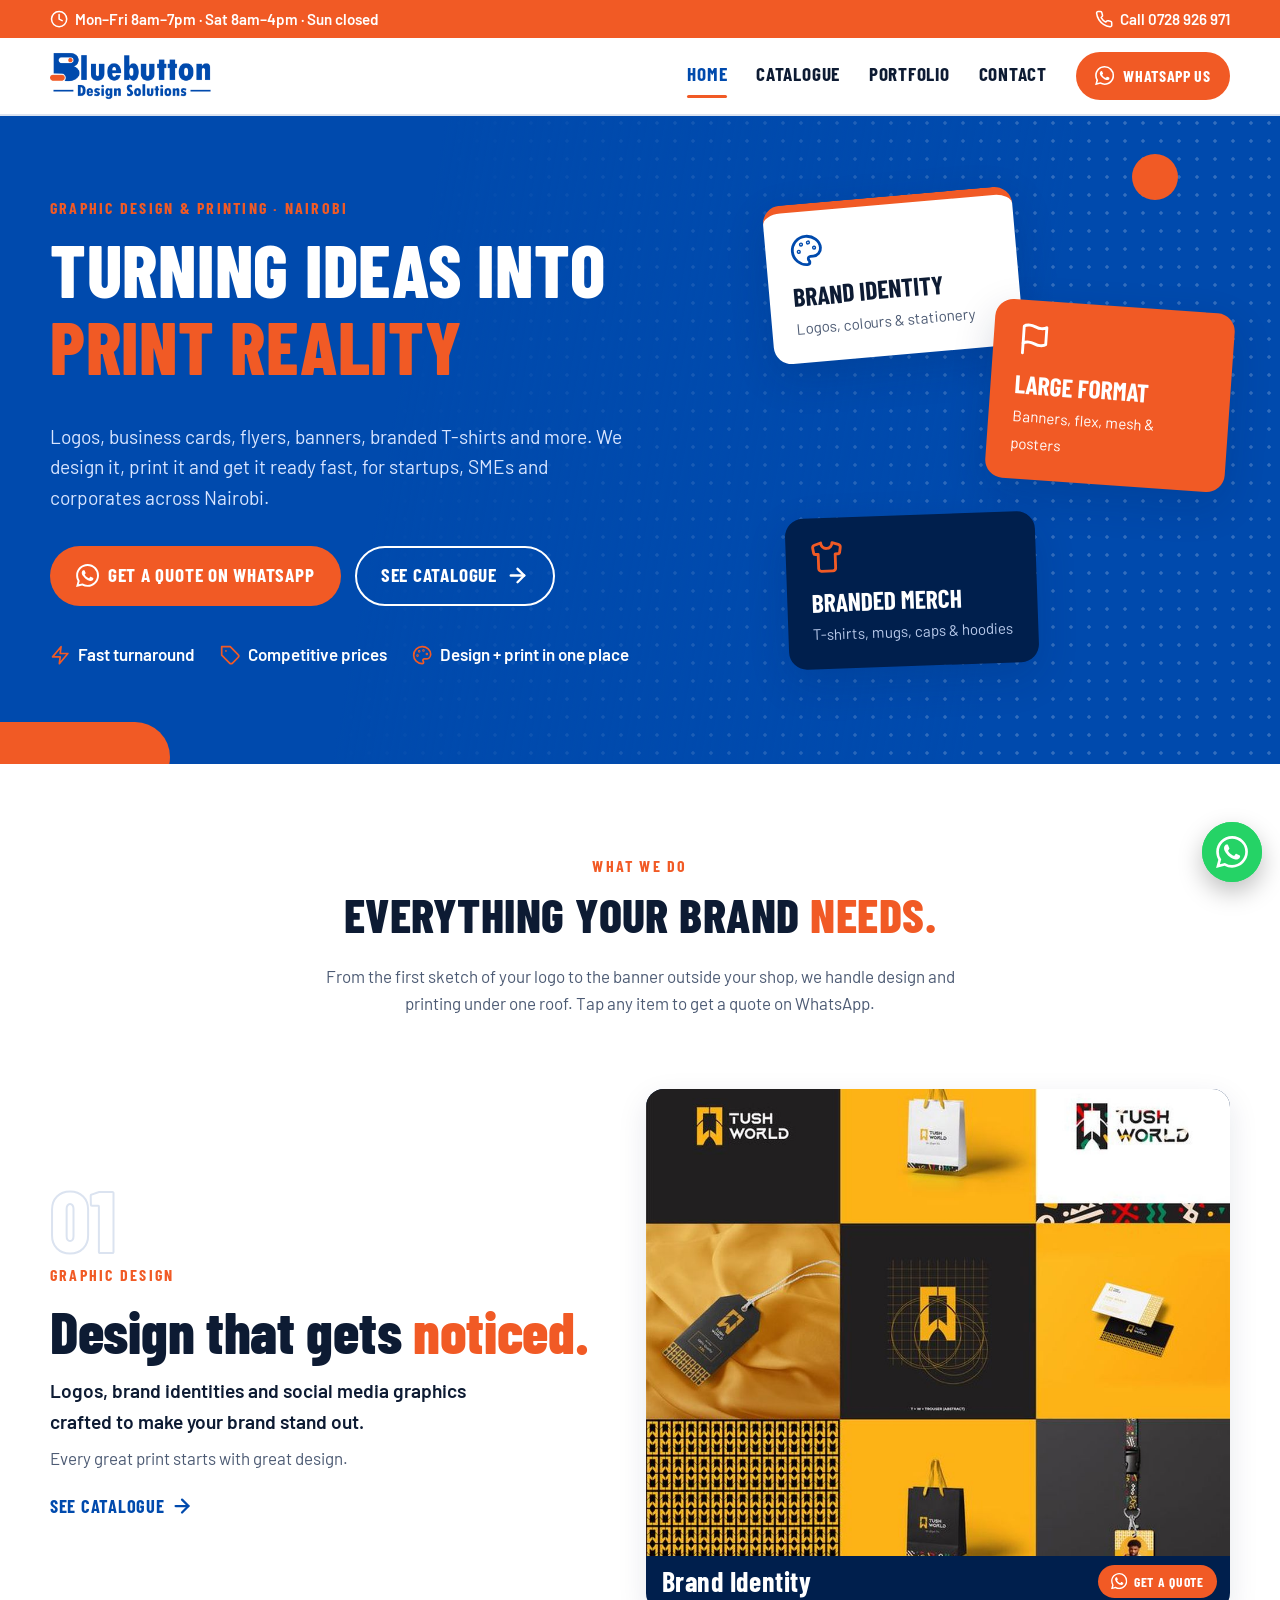
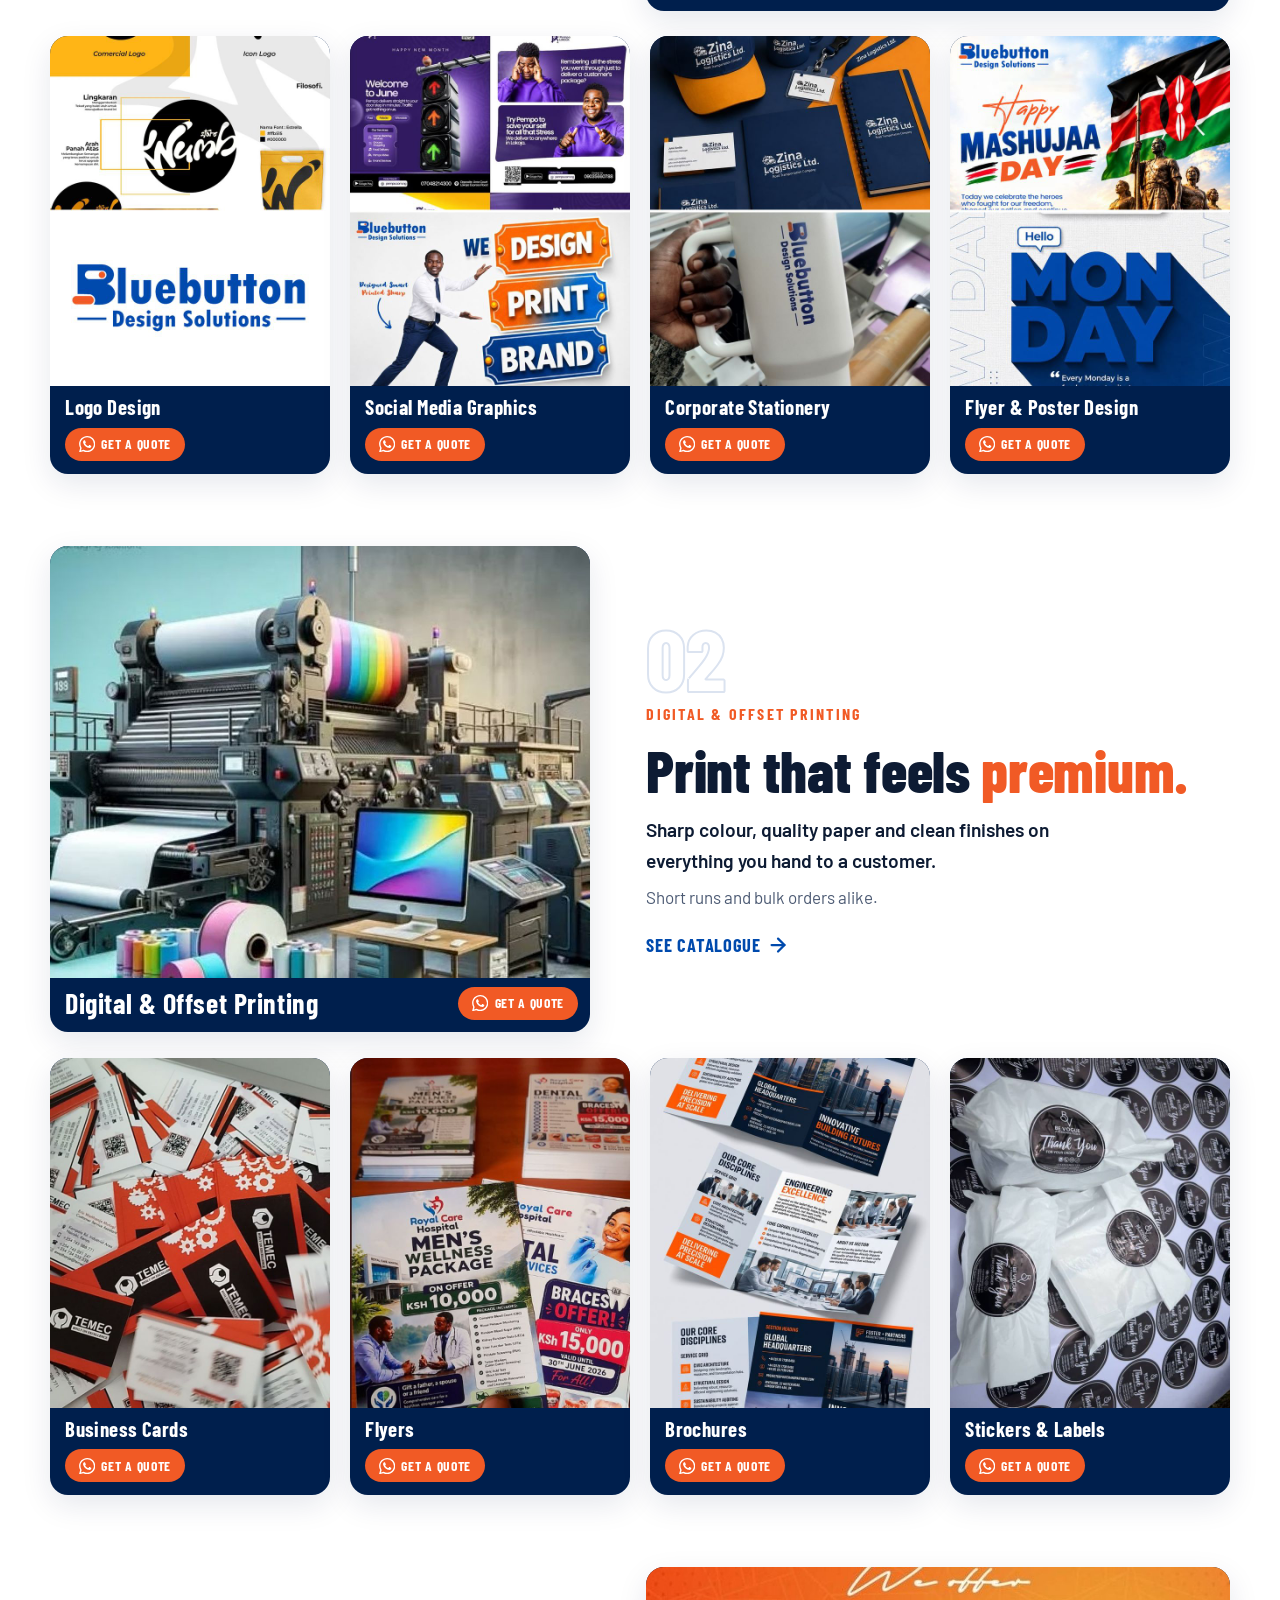
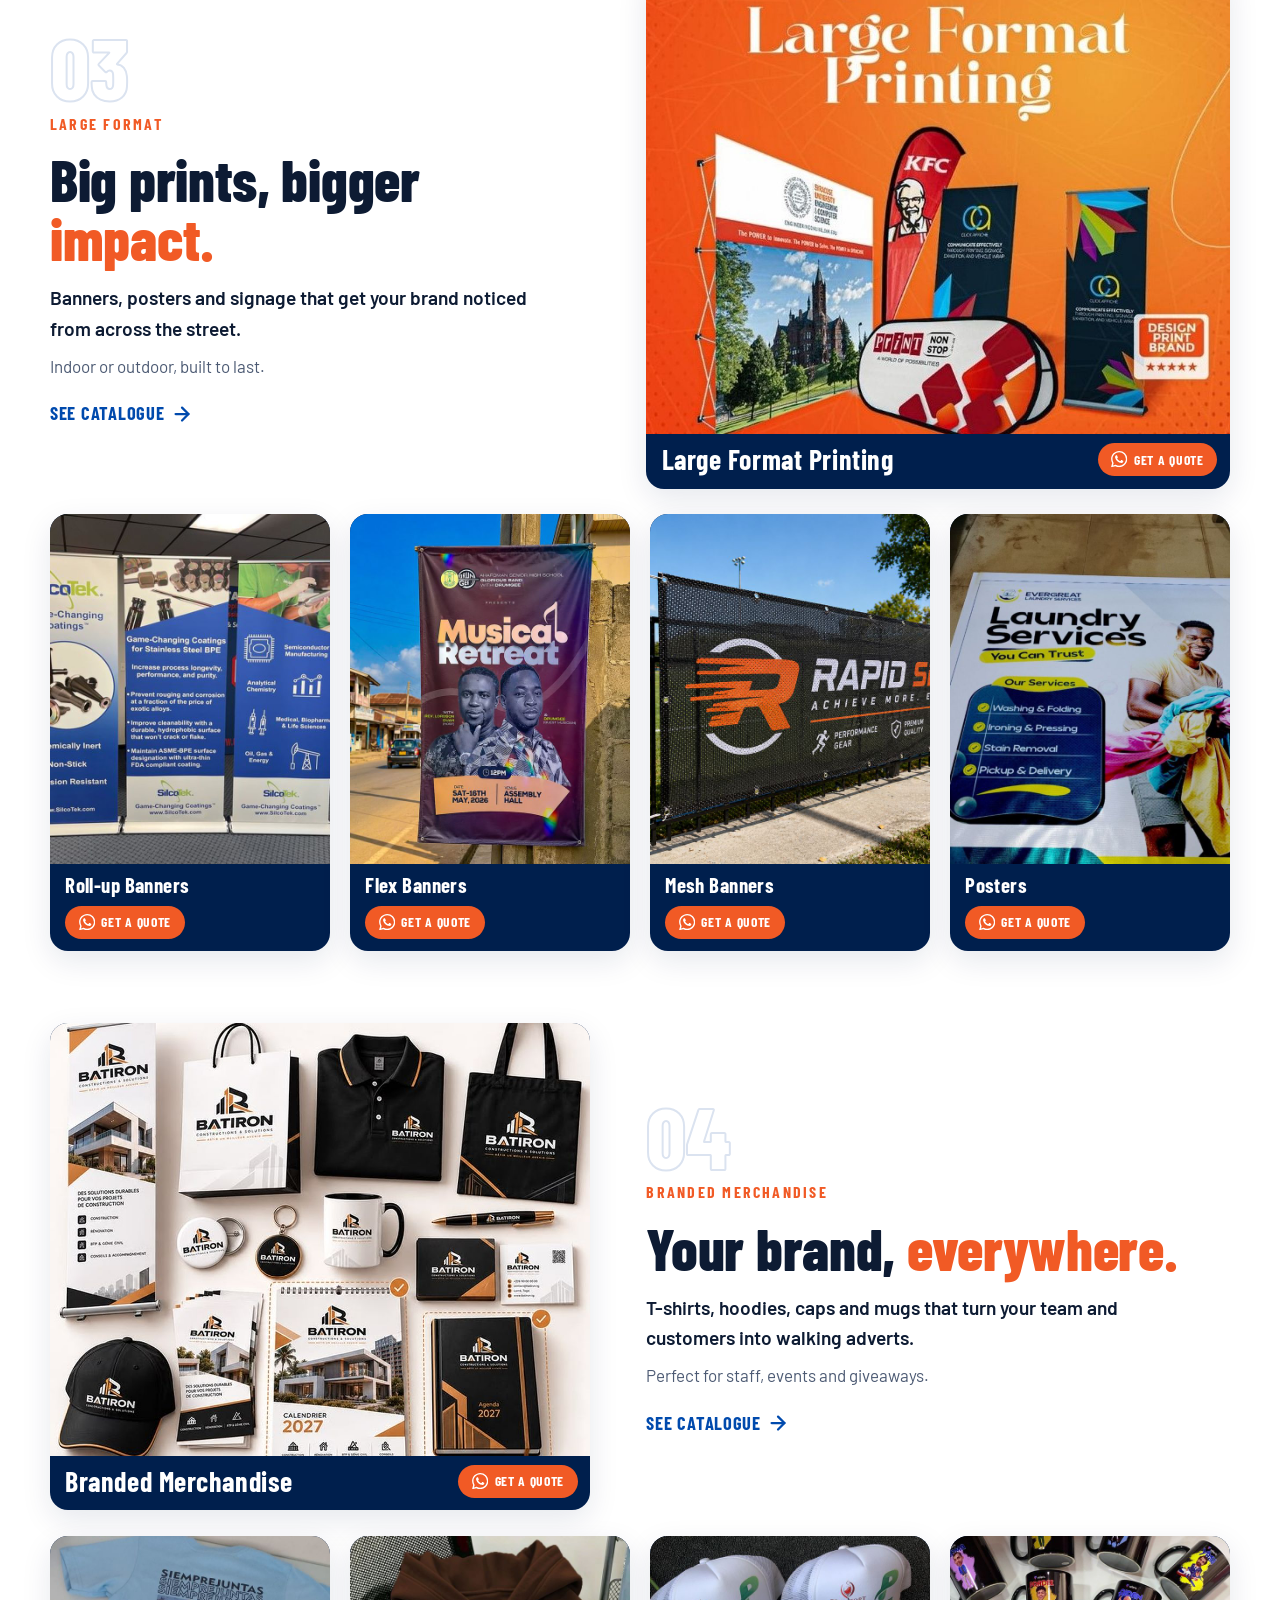
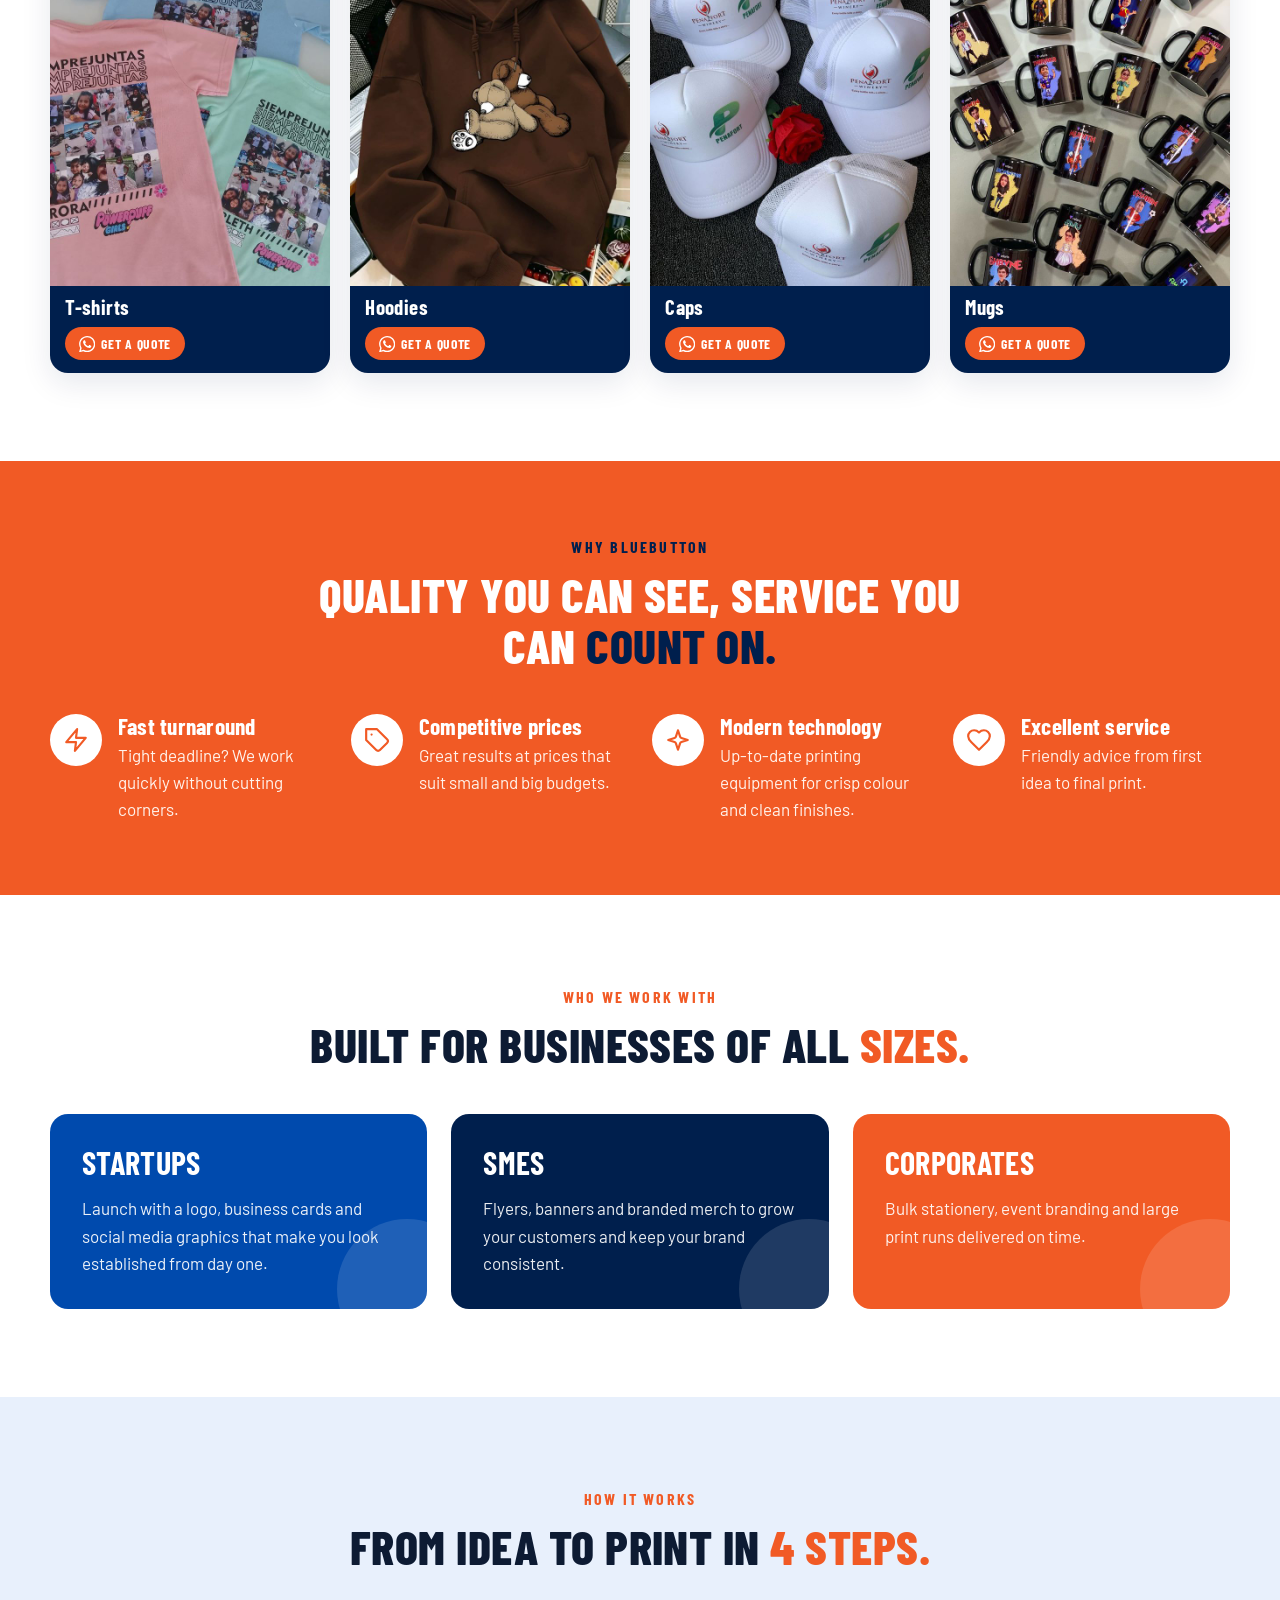
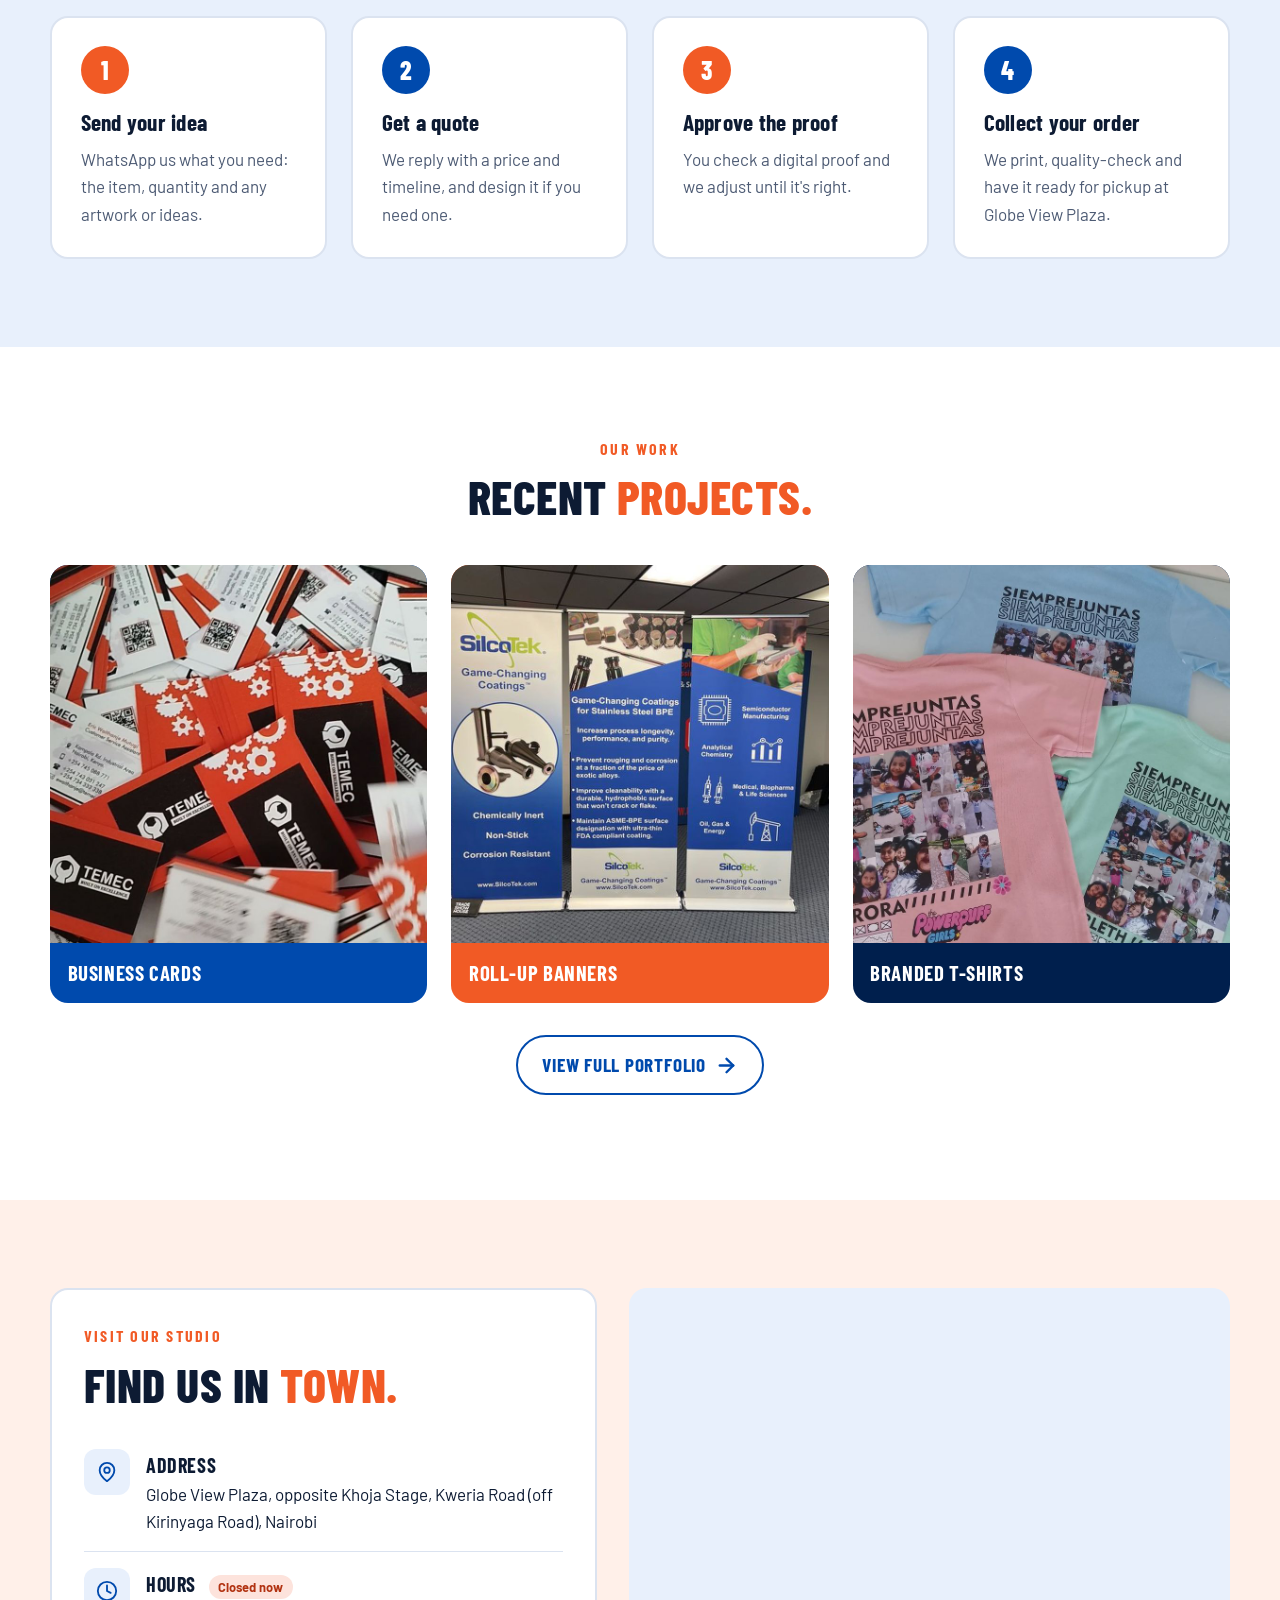
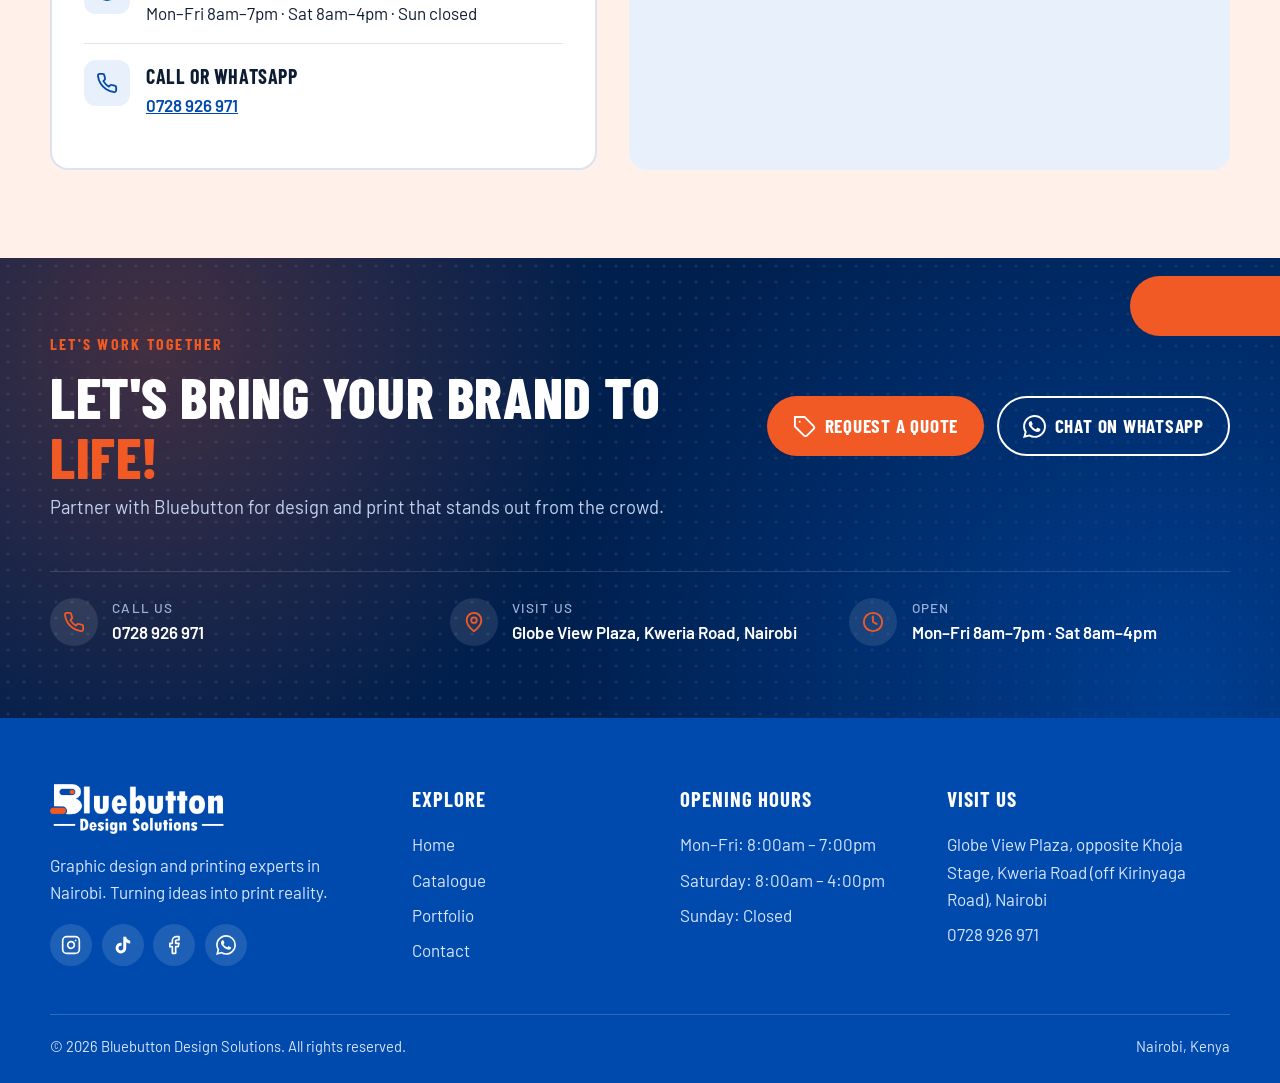
==== commit c80a0ba7: "Fill photo frames again and show two photos on each Graphic design card Photos are cropped to fill t" ====
--- a/index.html
+++ b/index.html
@@ -113,7 +113,7 @@
             <a class="sc-card" href="https://wa.me/254728926971?text=Hi%20Bluebutton%2C%20I%27d%20like%20a%20quote%20for%3A%20Logo%20Design" target="_blank" rel="noopener" aria-label="Get a quote for Logo Design"><img src="assets/home/logo-design.jpg" alt="" width="400" height="500" loading="lazy"><span class="sc-label">Logo Design</span><span class="sc-cta"><svg class="i" aria-hidden="true"><use href="assets/icons.svg#whatsapp"/></svg> Get a quote</span></a>
             <a class="sc-card" href="https://wa.me/254728926971?text=Hi%20Bluebutton%2C%20I%27d%20like%20a%20quote%20for%3A%20Social%20Media%20Graphics" target="_blank" rel="noopener" aria-label="Get a quote for Social Media Graphics"><img src="assets/home/social-media.jpg" alt="" width="400" height="500" loading="lazy"><span class="sc-label">Social Media Graphics</span><span class="sc-cta"><svg class="i" aria-hidden="true"><use href="assets/icons.svg#whatsapp"/></svg> Get a quote</span></a>
             <a class="sc-card" href="https://wa.me/254728926971?text=Hi%20Bluebutton%2C%20I%27d%20like%20a%20quote%20for%3A%20Corporate%20Stationery" target="_blank" rel="noopener" aria-label="Get a quote for Corporate Stationery"><img src="assets/home/stationery-design.jpg" alt="" width="400" height="500" loading="lazy"><span class="sc-label">Corporate Stationery</span><span class="sc-cta"><svg class="i" aria-hidden="true"><use href="assets/icons.svg#whatsapp"/></svg> Get a quote</span></a>
-            <a class="sc-card" href="https://wa.me/254728926971?text=Hi%20Bluebutton%2C%20I%27d%20like%20a%20quote%20for%3A%20Flyer%20and%20Poster%20Design" target="_blank" rel="noopener" aria-label="Get a quote for Flyer &amp; Poster Design"><img src="assets/home/flyer-design.jpg" alt="" width="400" height="500" loading="lazy"><img class="alt" src="assets/home/flyer-design-2.jpg" alt="" width="400" height="500" loading="lazy"><span class="sc-label">Flyer &amp; Poster Design</span><span class="sc-cta"><svg class="i" aria-hidden="true"><use href="assets/icons.svg#whatsapp"/></svg> Get a quote</span></a>
+            <a class="sc-card" href="https://wa.me/254728926971?text=Hi%20Bluebutton%2C%20I%27d%20like%20a%20quote%20for%3A%20Flyer%20and%20Poster%20Design" target="_blank" rel="noopener" aria-label="Get a quote for Flyer &amp; Poster Design"><img src="assets/home/flyer-design.jpg" alt="" width="400" height="500" loading="lazy"><span class="sc-label">Flyer &amp; Poster Design</span><span class="sc-cta"><svg class="i" aria-hidden="true"><use href="assets/icons.svg#whatsapp"/></svg> Get a quote</span></a>
           </div>
         </div>
         <div class="sc-block flip" id="sc-printing">
--- a/styles.css
+++ b/styles.css
@@ -845,3 +845,6 @@
   .sc-cta { margin-left: .75rem; font-size: .8rem; }
 }
 .sc-grid .sc-label { flex-basis: 100%; }
+
+/* Photos are cropped to fill their frames again (no blurred bands) */
+.cat-media img, .sc-card img, .tile img { object-fit: cover; }
